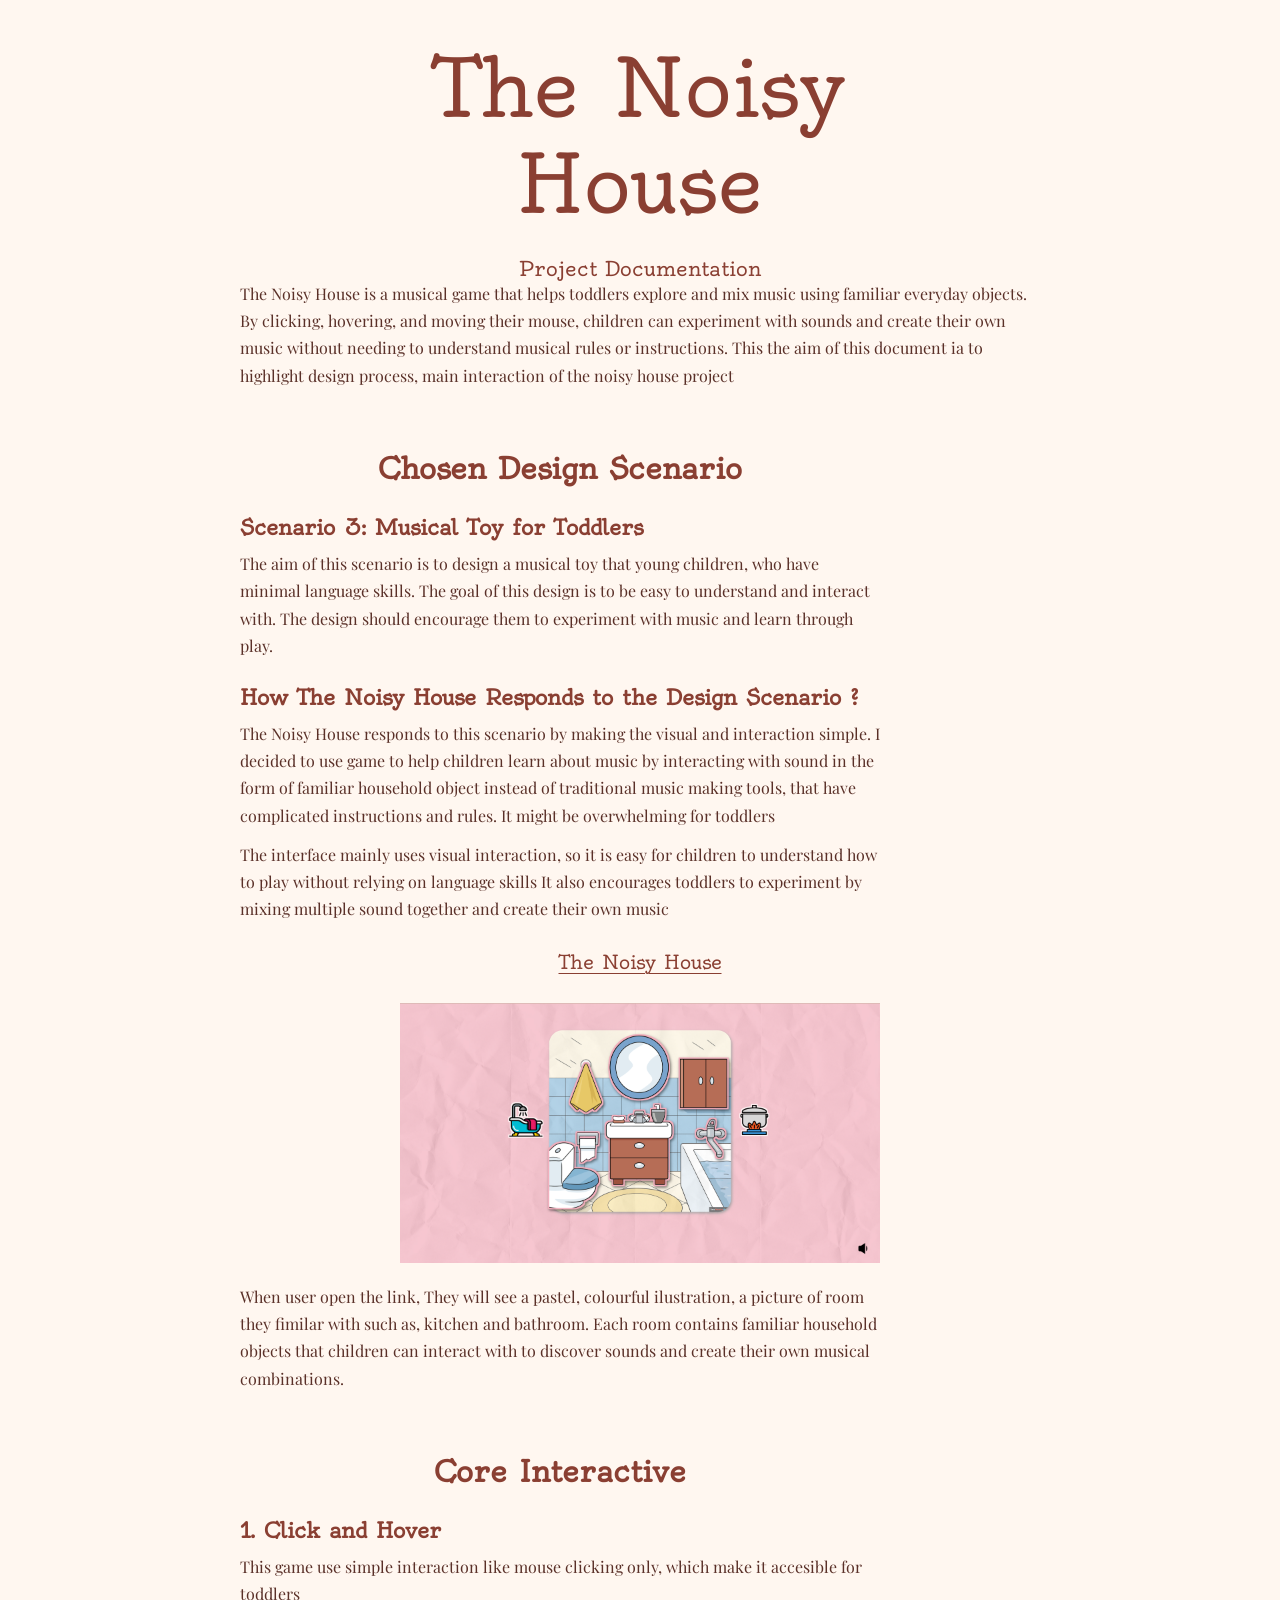
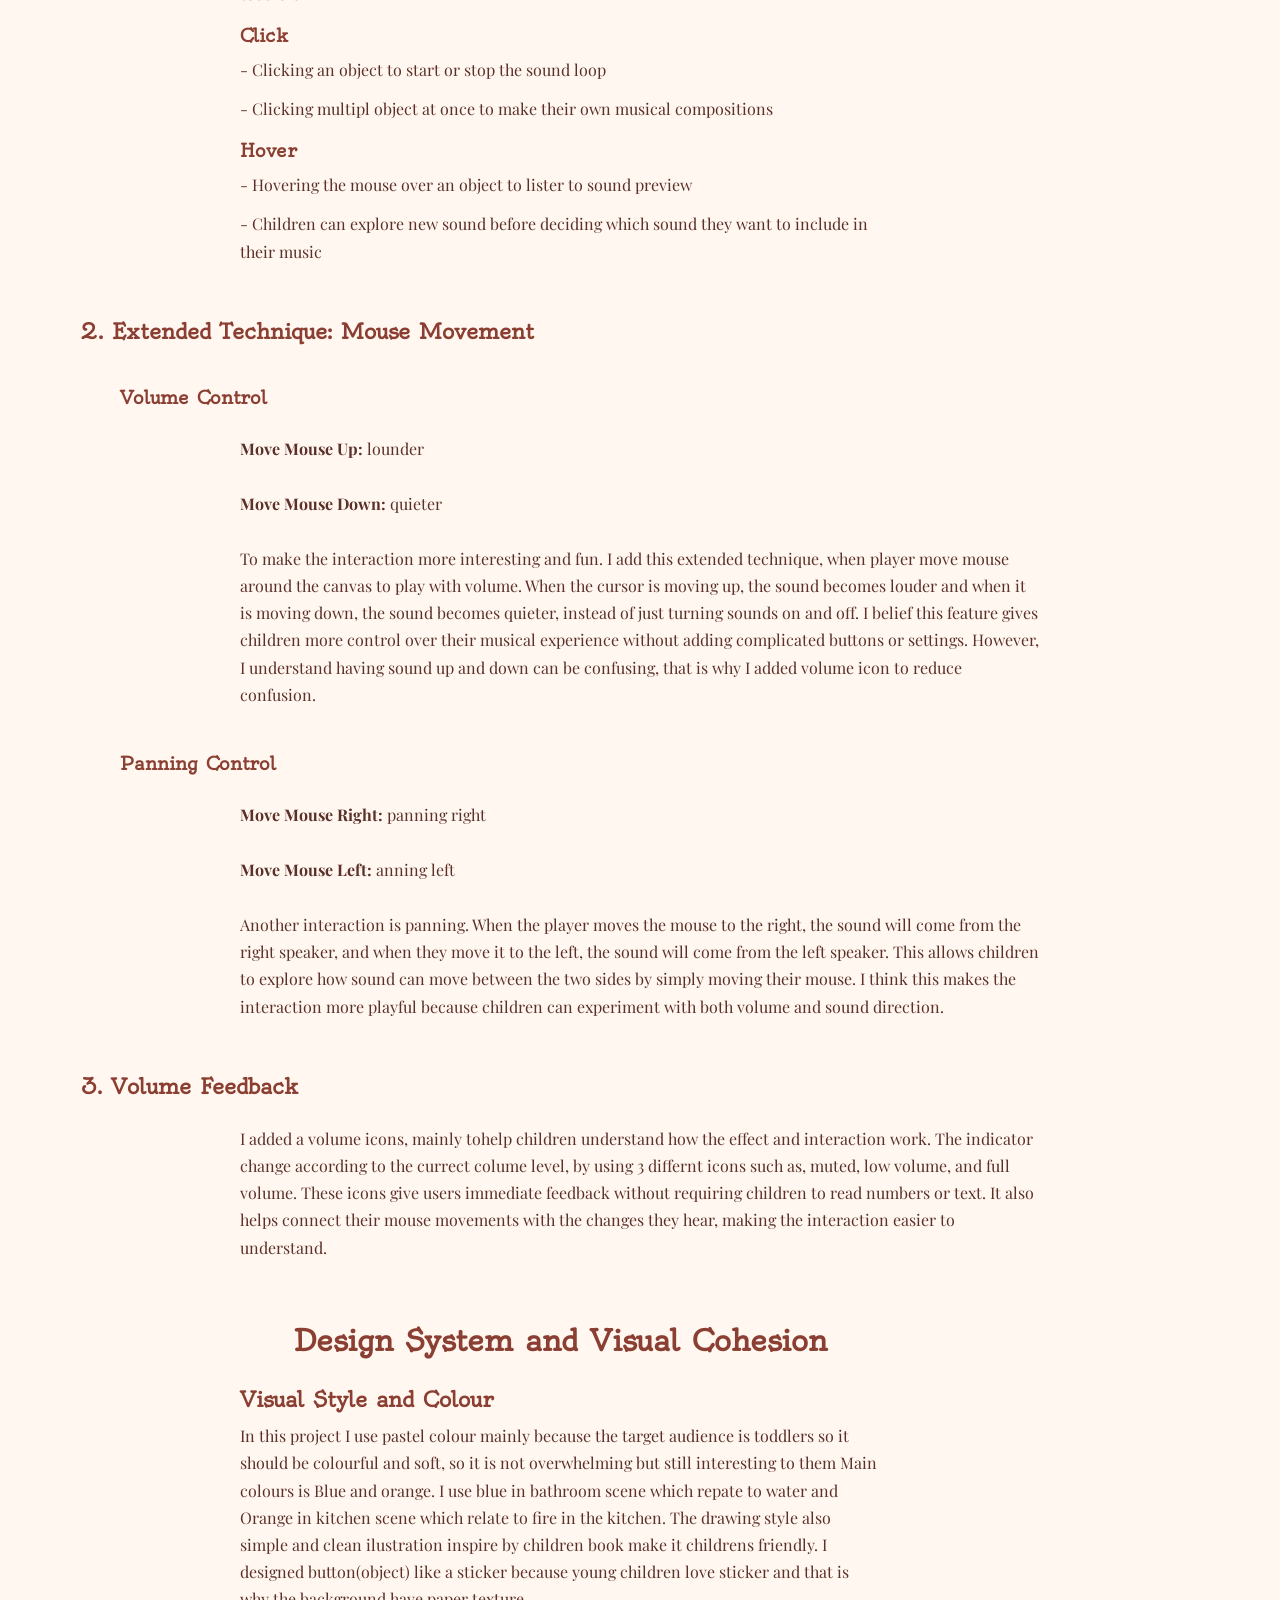
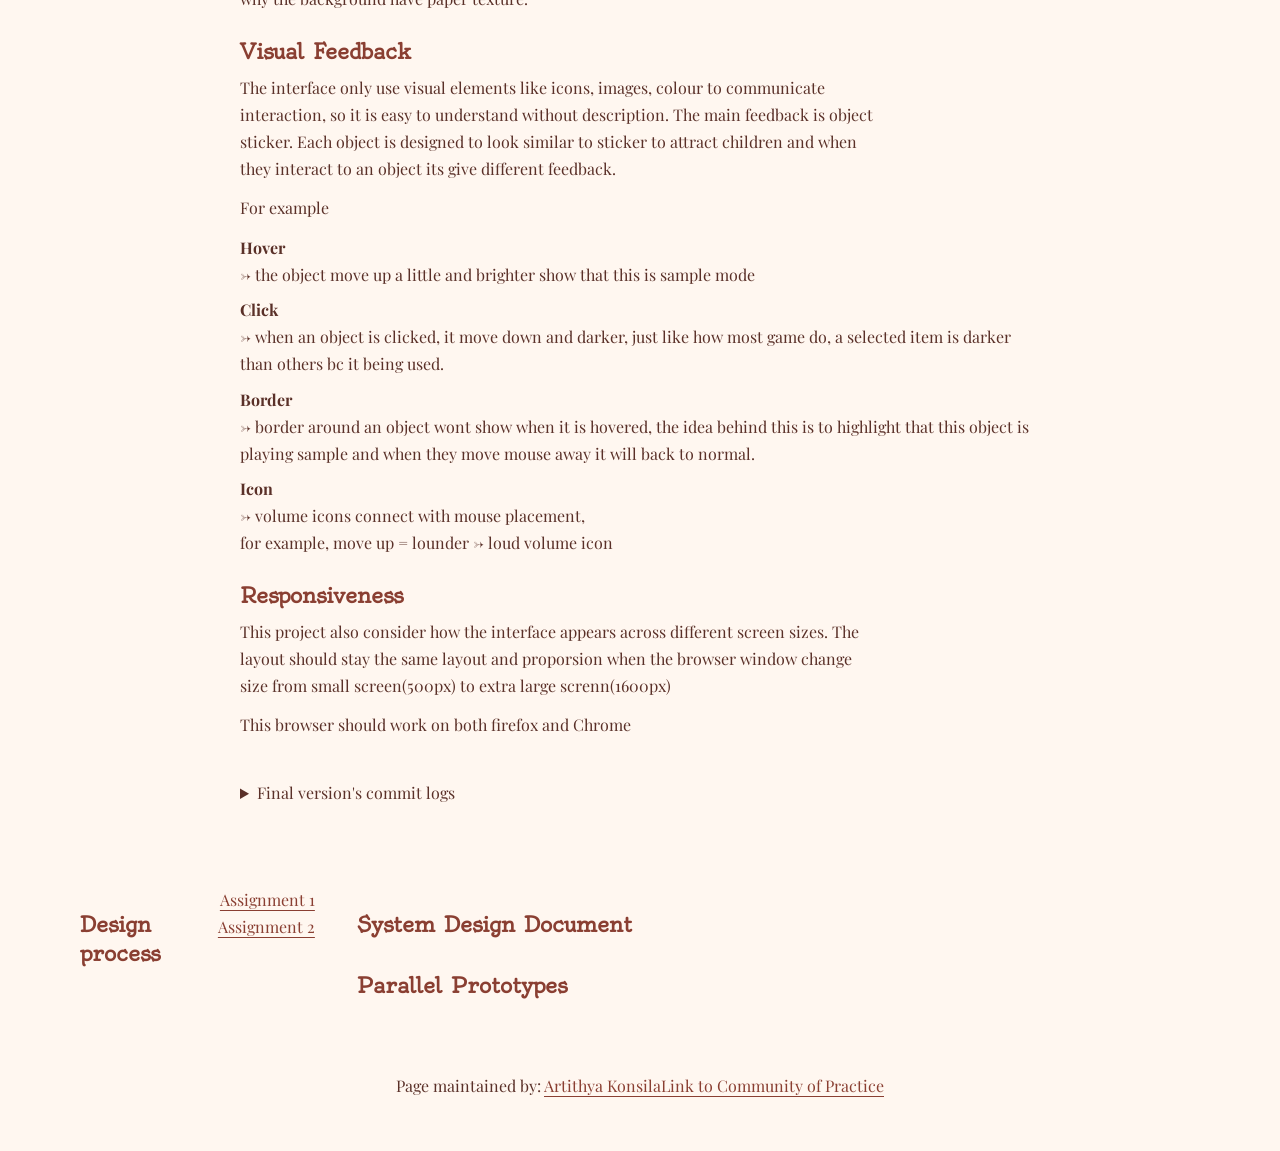
==== Assignment1/index.html @ ce033953 "Update index.html" ====
<!doctype html>
<html lang="en">
    <!--- https://akxpch.github.io/specialisationWorkIndex/index.html - link to this page-->
<head>
    <meta charset="UTF-8">
    <meta name="viewport"
          content="width=device-width, user-scalable=no, initial-scale=1.0, maximum-scale=1.0, minimum-scale=1.0">
    <meta http-equiv="X-UA-Compatible" content="ie=edge">
    <link rel="stylesheet" href="style.css">

<!-- !!!!! -->
<!--    change this to refer to your specific page  -->
    <title>Ice's Work Index</title>

<!-- !!!!! -->
<!--  change this to your preferred icon  -->
    <!-- favicon was sourced from favicon.io but the original graphics are copyright 2020 Twitter, Inc
    and other contributors -->
    <!-- They are licensed under CC-BY 4.0 as linked below -->
    <!-- https://creativecommons.org/licenses/by/4.0/ -->
    <link rel="icon" type="image/png" href="./assets/icons/favicon.png">
    <link href="https://fonts.googleapis.com/css2?family=Edu+VIC+WA+NT+Hand:wght@400..700&family=Indie+Flower&family=Merriweather:ital,opsz,wght@0,18..144,300..900;1,18..144,300..900&family=Oldenburg&family=Playfair+Display:wght@400..900&family=Roboto+Condensed:ital@0;1&family=Roboto+Slab:wght@600&family=Rye&family=Short+Stack&family=Stardos+Stencil:wght@400;700&display=swap" rel="stylesheet">

    <link rel="stylesheet" href="reset.css">
    <link rel="stylesheet" href="style.css">
</head>
<body>

    <header>
<!-- !!!!! -->
<!--    change this to your preferred online name  -->
        <h1 class="websiteName">The Noisy House </h1>
        <h3 id="sub-title">Project Documentation</h1>
    </header>

    <p>The Noisy House is a musical game that helps toddlers explore and mix music using
         familiar everyday objects. By clicking, hovering, and moving their mouse, 
         children can experiment with sounds and create their own music without needing 
         to understand musical rules or instructions. This the aim of this document ia to highlight design process, main interaction of the noisy house project</p>

    <div id="topic-2">

    <h2>Chosen Design Scenario</h2>
    <h3>Scenario 3: Musical Toy for Toddlers </h3>
    <p>The aim of this scenario is to design a musical toy that young children, who have minimal language
         skills. The goal of this design is to be easy to understand and interact with. The design should 
         encourage them to experiment with music and learn through play. </p>

    <h3>How The Noisy House Responds to the Design Scenario ?</h3>
    <p>The Noisy House responds to this scenario by making the visual and interaction simple.
         I decided to use game to help children learn about music by interacting with sound in the form 
         of familiar household object instead of traditional music making tools, that have complicated
          instructions and rules. It might be overwhelming for toddlers </p>

    <p>The interface mainly uses visual interaction,
        so it is easy for children to understand how to play without relying on language skills
         It also encourages toddlers to experiment by mixing multiple sound together and create 
         their own music </p>
    
    <a id="game-link" href="https://akxpch.github.io/specialisationWorkIndex/Assignment2/"> The Noisy House </a>
    <img src="assets/img/home.png" alt="home pic">
    <p>When user open the link, They will see a pastel, colourful ilustration, a picture of room they fimilar with such as, kitchen and bathroom.
        Each room contains familiar household objects that children can interact with to discover sounds and create their own musical combinations. </p>
    </div>

    <div id="topic-3">

    <h2>Core Interactive</h2>
    <h3>1. Click and Hover</h3>
        <p>This game use simple interaction like mouse clicking only, which make it accesible for toddlers </p>

    <h4>Click</h4> 
        <p>- Clicking an object to start or stop the sound loop </p>
        <p>- Clicking multipl object at once to make their own musical compositions </p>
    <h4>Hover</h4>
        <p>- Hovering the mouse over an object to lister to sound preview </p>
        <p>- Children can explore new sound before deciding which sound they want to include in their music</p>
    </div>

    <h3>2. Extended Technique: Mouse Movement</h3>
    <h4 style="margin-left: 40px;">Volume Control</h4>
        <p><strong>Move Mouse Up:</strong>   lounder</p>
        <p><strong>Move Mouse Down:</strong> quieter</p>

        <p>To make the interaction more interesting and fun. I add this extended technique, when player move mouse around the canvas 
            to play with volume. When the cursor is moving up, the sound becomes louder and when it is moving down,
             the sound becomes quieter, instead of just turning sounds on and off. I belief this feature  gives children more control over their musical experience without adding complicated buttons or settings. 
            However, I understand having sound up and down can be confusing, that is why I added volume icon to reduce confusion.
        </p>
        <h4 style="margin-left: 40px;">Panning Control</h4>

        <p><strong>Move Mouse Right:</strong>   panning right</p>
        <p><strong>Move Mouse Left:</strong> anning left</p>
        <p>Another interaction is panning. When the player moves the mouse to the right,
            the sound will come from the right speaker, and when they move it to the left,
            the sound will come from the left speaker. This allows children to explore
            how sound can move between the two sides by simply moving their mouse.
            I think this makes the interaction more playful because children can
            experiment with both volume and sound direction. </p>

    <h3>3. Volume Feedback</h3>
    <p>I added a volume icons, mainly tohelp children understand how the effect and interaction work.
         The indicator change according to the currect colume level, by using 3 differnt icons such as, muted,
          low volume, and full volume. These icons give users immediate feedback without requiring children to read numbers or text. 
          It also helps connect their mouse movements with the changes they hear, making the interaction easier to understand. </p>


    <div id="topic-4">

    <h2>Design System and Visual Cohesion</h2>
    <h3>Visual Style and Colour</h3>
    <p>In this project I use pastel colour mainly because the target audience is toddlers so it should be colourful and soft, so it is not overwhelming but still interesting to them
        Main colours is Blue and orange. I use blue in bathroom scene which repate to water and Orange in kitchen scene which relate to fire in the kitchen.
        The drawing style also simple and clean ilustration inspire by children book make it childrens friendly. I designed button(object) like a sticker because young children love sticker and that is why the background have paper texture.
    </p>
    <h3>Visual Feedback</h3>
    <p>The interface only use visual elements like icons, images, colour to communicate interaction, so it is easy to understand without description.
        The main feedback is object sticker. Each object is designed to look similar to sticker to attract children and when they interact to an object its give different feedback.
    </p>

    <p>For example</p>
        <p class="pBold">Hover</p> -> the object move up a little and brighter show that this is sample mode</li>
        <p class="pBold">Click</p> -> when an object is clicked, it move down and darker, just like how most game do, a selected item is darker than others bc it being used. 
        <p class="pBold">Border</p> -> border around an object wont show when it is hovered, the idea behind this is to highlight that this object is playing sample and when they move mouse away it will back to normal. 
        <p class="pBold">Icon </p>-> volume icons connect with mouse placement, 
            <p>for example, move up = lounder -> loud volume icon </p>
        <h3>Responsiveness</h3>
        <p>This project also consider how the interface appears across different screen sizes. The layout should stay the same layout and proporsion  when the browser window change size from small screen(500px) to extra large screnn(1600px)
        </p>
        <p>This browser should work on both firefox and Chrome</p>
        
    
    <h3></h3>

    </div>


        


   <div id="topic-6">
        <details>
            <summary>Final version's commit logs</summary>

            <table>

    <thead><tr>

        <th>Author</th>
        <th>Date</th>
        <th>Subject</th>
        <th>Body</th>

    </tr></thead>

    <tbody>

      <tr>

        <td>hase</td>
        <td>Fri Jun 5 09:14:59 2026 +1000</td>
        <td>init</td>
        <td>set up and linked basic files</td>

      </tr>

      <tr>

        <td>hase</td>
        <td>Fri Jun 5 11:10:13 2026 +1000</td>
        <td>responsiveness</td>
        <td>added in grid template for the four areas to shift based on screen width</td>

      </tr>

      <tr>

        <td>hase</td>
        <td>Fri Jun 5 12:03:25 2026 +1000</td>
        <td>more responsiveq</td>
        <td>fixed grid issues of overflow. added a max width to text</td>

      </tr>

      <tr>

        <td>hase</td>
        <td>Fri Jun 5 13:00:32 2026 +1000</td>
        <td>moved to flex in flex</td>
        <td>grid wasn't quite cutting it so i moved to a nested flex situation for the main section. now hopefully should all work as intended</td>

      </tr>

      <tr>

        <td>Patrick McMahon</td>
        <td>Thu Jul 16 10:45:35 2026 +1000</td>
        <td>change favicon and remove unnecessary sections</td>
        <td></td>

      </tr>

      <tr>

        <td>Patrick McMahon</td>
        <td>Thu Jul 16 11:20:02 2026 +1000</td>
        <td>fixed assignment links</td>
        <td>removed id refs so we can add pages</td>

      </tr>

      <tr>

        <td>Ice</td>
        <td>Thu Jul 23 12:12:07 2026 +1000</td>
        <td>first change</td>
        <td>We change out the detail to our own and change icon to our own as well</td>

      </tr>

      <tr>

        <td>Ice</td>
        <td>Thu Jul 30 10:48:31 2026 +1000</td>
        <td>init Assignment</td>
        <td>create assignment 1 file and link</td>

      </tr>

      <tr>

        <td>Ice</td>
        <td>Thu Jul 30 10:52:57 2026 +1000</td>
        <td>Add heading and link</td>
        <td>I add heading and create sections</td>

      </tr>

      <tr>

        <td>Ice</td>
        <td>Thu Jul 30 10:56:22 2026 +1000</td>
        <td>crete section and fix mistake</td>
        <td></td>

      </tr>

      <tr>

        <td>Ice</td>
        <td>Thu Jul 30 11:01:53 2026 +1000</td>
        <td>fix issue</td>
        <td></td>

      </tr>

      <tr>

        <td>Ice</td>
        <td>Thu Jul 30 11:04:11 2026 +1000</td>
        <td>fix</td>
        <td></td>

      </tr>

      <tr>

        <td>Ice</td>
        <td>Thu Jul 30 11:08:00 2026 +1000</td>
        <td>Change page name</td>
        <td>fix the name from "assignment2" to "system Design Document"</td>

      </tr>

      <tr>

        <td>Ice</td>
        <td>Thu Jul 30 11:11:00 2026 +1000</td>
        <td>Name changing</td>
        <td></td>

      </tr>

      <tr>

        <td>Ice</td>
        <td>Thu Aug 6 11:21:37 2026 +1000</td>
        <td>comment</td>
        <td>add link to live page</td>

      </tr>

      <tr>

        <td>Ice</td>
        <td>Thu Aug 6 11:46:13 2026 +1000</td>
        <td>Adding Structure and style</td>
        <td>planning layout for the document and adding style</td>

      </tr>

      <tr>

        <td>Ice</td>
        <td>Fri Aug 7 17:30:27 2026 +1000</td>
        <td>Adding link</td>
        <td>Add link to miroboard</td>

      </tr>

      <tr>

        <td>2. fill up the dummy text with my writing.</td>
        <td>undefined</td>
        <td>undefined</td>
        <td>undefined</td>

      </tr>

      <tr>

        <td>Ice</td>
        <td>Wed Aug 12 16:01:23 2026 +1000</td>
        <td>Replace random text to with written analysis</td>
        <td>1. change the name of assignment 1 and 2 in home page</td>

      </tr>

      <tr>

        <td>Ice</td>
        <td>Wed Aug 12 17:21:43 2026 +1000</td>
        <td>Add table to Project framing part</td>
        <td>create table and add more information in part 1</td>

      </tr>

      <tr>

        <td>Ice</td>
        <td>Wed Aug 12 17:26:36 2026 +1000</td>
        <td>Add website name</td>
        <td>Add website name and delete repeat heading</td>

      </tr>

      <tr>

        <td>Ice</td>
        <td>Thu Aug 13 03:00:59 2026 +1000</td>
        <td>chane table color and replace dummy text</td>
        <td>changing table style and replace dummy text with real writing</td>

      </tr>

      <tr>

        <td>Ice</td>
        <td>Thu Aug 13 04:15:41 2026 +1000</td>
        <td>adding picture</td>
        <td>Add picture to the page</td>

      </tr>

      <tr>

        <td>Ice</td>
        <td>Thu Aug 13 04:48:58 2026 +1000</td>
        <td>Change front</td>
        <td></td>

      </tr>

      <tr>

        <td>Ice</td>
        <td>Thu Aug 13 13:08:53 2026 +1000</td>
        <td>styling - organize size and front</td>
        <td></td>

      </tr>

      <tr>

        <td>Ice</td>
        <td>Thu Aug 13 14:05:45 2026 +1000</td>
        <td>front and color adjustment</td>
        <td></td>

      </tr>

      <tr>

        <td>Ice</td>
        <td>Thu Aug 13 14:30:08 2026 +1000</td>
        <td>structure text and picture</td>
        <td>adjust text and image to br in the middle</td>

      </tr>

      <tr>

        <td>Ice</td>
        <td>Fri Aug 14 14:31:56 2026 +1000</td>
        <td>Add reference and Figure description</td>
        <td></td>

      </tr>

      <tr>

        <td>Ice</td>
        <td>Fri Aug 14 15:36:41 2026 +1000</td>
        <td>word checking</td>
        <td></td>

      </tr>

      <tr>

        <td>Ice</td>
        <td>Mon Aug 17 20:46:25 2026 +1000</td>
        <td>center picture</td>
        <td></td>

      </tr>

      <tr>

        <td>Ice</td>
        <td>Wed Sep 16 22:05:32 2026 +1000</td>
        <td>readjust file</td>
        <td></td>

      </tr>

      <tr>

        <td>Ice</td>
        <td>Wed Sep 16 22:08:39 2026 +1000</td>
        <td>Add files</td>
        <td> audio and assets</td>

      </tr>

      <tr>

        <td>Ice</td>
        <td>Thu Sep 17 02:44:17 2026 +1000</td>
        <td>create button to switch between 2 environment</td>
        <td>bathroom and kitchen</td>

      </tr>

      <tr>

        <td>Ice</td>
        <td>Thu Sep 17 03:22:52 2026 +1000</td>
        <td>Add buttons</td>
        <td></td>

      </tr>

      <tr>

        <td>Ice</td>
        <td>Thu Sep 17 04:44:26 2026 +1000</td>
        <td> positioned stickers and add audio</td>
        <td>position each sticker in place on top of background and add audio</td>

      </tr>

      <tr>

        <td>click = add/remove to remix</td>
        <td>undefined</td>
        <td>undefined</td>
        <td>undefined</td>

      </tr>

      <tr>

        <td>mouse leave = stop play sample</td>
        <td>undefined</td>
        <td>undefined</td>
        <td>undefined</td>

      </tr>

      <tr>

        <td>Ice</td>
        <td>Thu Sep 17 06:43:41 2026 +1000</td>
        <td>Add sticker behevior</td>
        <td>mouse enter = play sample</td>

      </tr>

      <tr>

        <td>Ice</td>
        <td>Mon Sep 28 21:43:17 2026 +1000</td>
        <td>arrange files</td>
        <td></td>

      </tr>

      <tr>

        <td>Ice</td>
        <td>Tue Sep 29 04:11:38 2026 +1000</td>
        <td>Reorganize file and add extended technique</td>
        <td></td>

      </tr>

      <tr>

        <td>Ice</td>
        <td>Tue Sep 29 04:15:19 2026 +1000</td>
        <td>connect A2 to home page</td>
        <td></td>

      </tr>

      <tr>

        <td>Ice</td>
        <td>Tue Sep 29 04:48:55 2026 +1000</td>
        <td>save</td>
        <td></td>

      </tr>

      <tr>

        <td>Ice</td>
        <td>Tue Sep 29 06:08:06 2026 +1000</td>
        <td>update</td>
        <td>update</td>

      </tr>

      <tr>

        <td>Ice</td>
        <td>Tue Sep 29 07:41:25 2026 +1000</td>
        <td>Edit Sticker appearance for prototype2</td>
        <td></td>

      </tr>

      <tr>

        <td>Ice</td>
        <td>Tue Sep 29 08:59:48 2026 +1000</td>
        <td>update document draft</td>
        <td></td>

      </tr>

      <tr>

        <td>Ice</td>
        <td>Tue Sep 29 09:01:13 2026 +1000</td>
        <td>update doc</td>
        <td></td>

      </tr>

      <tr>

        <td>Ice</td>
        <td>Tue Sep 29 09:02:30 2026 +1000</td>
        <td>update prototype 1</td>
        <td></td>

      </tr>

      <tr>

        <td>Ice</td>
        <td>Tue Sep 29 09:37:19 2026 +1000</td>
        <td>Add border to prototype 3</td>
        <td></td>

      </tr>

      <tr>

        <td>Ice</td>
        <td>Tue Sep 29 09:45:32 2026 +1000</td>
        <td>Update Assignment2.html</td>
        <td>add link to prototype 3</td>

      </tr>

      <tr>

        <td>Ice</td>
        <td>Wed Sep 30 11:33:01 2026 +1000</td>
        <td>style and link to A2</td>
        <td></td>

      </tr>

      <tr>

        <td>Ice</td>
        <td>Wed Sep 30 13:14:51 2026 +1000</td>
        <td>prototype 4</td>
        <td></td>

      </tr>

      <tr>

        <td>Ice</td>
        <td>Wed Sep 30 14:18:23 2026 +1000</td>
        <td>Add link to prototype 4 in the document</td>
        <td></td>

      </tr>

      <tr>

        <td>Ice</td>
        <td>Wed Sep 30 15:45:25 2026 +1000</td>
        <td>prototype 5</td>
        <td></td>

      </tr>

      <tr>

        <td>Ice</td>
        <td>Wed Sep 30 15:59:54 2026 +1000</td>
        <td>update prototype 5</td>
        <td></td>

      </tr>

      <tr>

        <td>Ice</td>
        <td>Wed Sep 30 16:47:12 2026 +1000</td>
        <td>prototype6</td>
        <td></td>

      </tr>

      <tr>

        <td>Ice</td>
        <td>Wed Sep 30 16:51:43 2026 +1000</td>
        <td>update prototype 6</td>
        <td></td>

      </tr>

      <tr>

        <td>Ice</td>
        <td>Wed Sep 30 19:44:03 2026 +1000</td>
        <td>Layout adjustment</td>
        <td></td>

      </tr>

      <tr>

        <td>Ice</td>
        <td>Wed Sep 30 20:16:24 2026 +1000</td>
        <td>font and layout update</td>
        <td></td>

      </tr>

      <tr>

        <td>Ice</td>
        <td>Wed Sep 30 21:39:23 2026 +1000</td>
        <td>Update document</td>
        <td>finish writing part</td>

      </tr>

      <tr>

        <td>Ice</td>
        <td>Thu Oct 1 11:23:31 2026 +1000</td>
        <td>peer feedback</td>
        <td></td>

      </tr>

      <tr>

        <td>Ice</td>
        <td>Thu Oct 1 12:35:59 2026 +1000</td>
        <td>feedback</td>
        <td></td>

      </tr>

      <tr>

        <td>Ice</td>
        <td>Thu Oct 1 12:40:40 2026 +1000</td>
        <td>commit_history_p1</td>
        <td>commit</td>

      </tr>

      <tr>

        <td>Ice</td>
        <td>Thu Oct 1 12:42:21 2026 +1000</td>
        <td>git commit p2</td>
        <td></td>

      </tr>

      <tr>

        <td>Ice</td>
        <td>Thu Oct 1 12:50:47 2026 +1000</td>
        <td>git commit</td>
        <td></td>

      </tr>

      <tr>

        <td>Ice</td>
        <td>Thu Oct 1 12:56:40 2026 +1000</td>
        <td>git commit</td>
        <td></td>

      </tr>

      <tr>

        <td>Ice</td>
        <td>Thu Oct 1 13:12:23 2026 +1000</td>
        <td>commit</td>
        <td></td>

      </tr>

      <tr>

        <td>Ice</td>
        <td>Thu Oct 1 13:24:26 2026 +1000</td>
        <td>git commit complete</td>
        <td></td>

      </tr>

      <tr>

        <td>Ice</td>
        <td>Thu Oct 1 13:30:31 2026 +1000</td>
        <td>feedback result</td>
        <td></td>

      </tr>

      <tr>

        <td>Ice</td>
        <td>Thu Oct 1 14:00:16 2026 +1000</td>
        <td>Audio reference</td>
        <td></td>

      </tr>

      <tr>

        <td>Ice</td>
        <td>Thu Oct 8 02:44:21 2026 +1100</td>
        <td>scene 1  - brushing teeth</td>
        <td></td>

      </tr>

      <tr>

        <td>Ice</td>
        <td>Thu Oct 8 10:06:02 2026 +1100</td>
        <td>Update .DS_Store</td>
        <td></td>

      </tr>

      <tr>

        <td>Ice</td>
        <td>Tue Sep 29 07:41:25 2026 +1000</td>
        <td>Edit Sticker appearance for prototype2</td>
        <td></td>

      </tr>

      <tr>

        <td>Ice</td>
        <td>Thu Oct 8 10:19:09 2026 +1100</td>
        <td>Merge branch 'buttonPrototype-3'</td>
        <td></td>

      </tr>

      <tr>

        <td>Ice</td>
        <td>Thu Oct 8 10:25:52 2026 +1100</td>
        <td>Merge branch 'stickerPrototype-1' into stickerPrototype-2</td>
        <td></td>

      </tr>

      <tr>

        <td>Ice</td>
        <td>Thu Oct 8 10:32:53 2026 +1100</td>
        <td>fix merging issuw - adding filter grey</td>
        <td></td>

      </tr>

      <tr>

        <td>Ice</td>
        <td>Thu Oct 8 10:35:51 2026 +1100</td>
        <td>Merge branch 'buttonPrototype-2'</td>
        <td></td>

      </tr>

      <tr>

        <td>Ice</td>
        <td>Thu Oct 8 10:37:01 2026 +1100</td>
        <td>Merge branch 'stickerPrototype-2'</td>
        <td></td>

      </tr>

      <tr>

        <td>Ice</td>
        <td>Thu Oct 8 10:57:49 2026 +1100</td>
        <td>style update</td>
        <td></td>

      </tr>

      <tr>

        <td>Ice</td>
        <td>Thu Oct 8 10:58:31 2026 +1100</td>
        <td>Revert "style update"</td>
        <td>This reverts commit 7db91c0e0a10b4d05183babdd28ad588fc54453e.</td>

      </tr>

      <tr>

        <td>Ice</td>
        <td>Thu Oct 8 10:58:39 2026 +1100</td>
        <td>Reapply "style update"</td>
        <td>This reverts commit ded3a3da8211161789c8a8132e295ffa7ad73bde.</td>

      </tr>

      <tr>

        <td>Ice</td>
        <td>Thu Oct 8 10:58:53 2026 +1100</td>
        <td>Revert "style update"</td>
        <td>This reverts commit 7db91c0e0a10b4d05183babdd28ad588fc54453e.</td>

      </tr>

      <tr>

        <td>changes made to 1ba73da17d19bafa6d37d5e41f8b403d80d19828.</td>
        <td>undefined</td>
        <td>undefined</td>
        <td>undefined</td>

      </tr>

      <tr>

        <td>Ice</td>
        <td>Thu Oct 8 10:59:01 2026 +1100</td>
        <td>Revert "Merge branch 'stickerPrototype-2'"</td>
        <td>This reverts commit bc3ab834bef4f778d9d9b6010335370d8be4cfc6,  reversing</td>

      </tr>

      <tr>

        <td>changes made to af036a8ecfde8cec67d18113f863ea42729fb277.</td>
        <td>undefined</td>
        <td>undefined</td>
        <td>undefined</td>

      </tr>

      <tr>

        <td>Ice</td>
        <td>Thu Oct 8 10:59:10 2026 +1100</td>
        <td>Revert "Merge branch 'buttonPrototype-2'"</td>
        <td>This reverts commit 1ba73da17d19bafa6d37d5e41f8b403d80d19828,  reversing</td>

      </tr>

      <tr>

        <td>Ice</td>
        <td>Thu Oct 8 11:03:31 2026 +1100</td>
        <td>css update</td>
        <td></td>

      </tr>

      <tr>

        <td>Ice</td>
        <td>Thu Oct 8 11:04:05 2026 +1100</td>
        <td>js update</td>
        <td></td>

      </tr>

      <tr>

        <td>Ice</td>
        <td>Thu Oct 8 11:07:26 2026 +1100</td>
        <td>main update</td>
        <td></td>

      </tr>

      <tr>

        <td>Ice</td>
        <td>Thu Oct 8 11:11:21 2026 +1100</td>
        <td>adjust position</td>
        <td></td>

      </tr>

      <tr>

        <td>Ice</td>
        <td>Fri Oct 9 20:01:49 2026 +1100</td>
        <td>bg change when change scene</td>
        <td></td>

      </tr>

      <tr>

        <td>change scene change buttons ratio</td>
        <td>undefined</td>
        <td>undefined</td>
        <td>undefined</td>

      </tr>

      <tr>

        <td>Ice</td>
        <td>Thu Oct 12 04:47:04 2026 +1100</td>
        <td>Fix - resizing</td>
        <td>change px to percentage</td>

      </tr>

      <tr>

        <td>Ice</td>
        <td>Thu Oct 15 11:58:32 2026 +1100</td>
        <td>Readjust code</td>
        <td>make it easier to read</td>

      </tr>

      <tr>

        <td>Ice</td>
        <td>Thu Oct 22 05:47:12 2026 +1100</td>
        <td>Add sound icon </td>

      </tr>

    </tbody>

</table>
        </details>
    </div>

  <footer>
    
  </footer>


    
</body>
</html>



    


<!-- ----------------------------------------------------------------------------------------------------------------------------- -->
    <div class="mainNavContainer">

    <h3>Design process</h3>

        <nav>
            <a href="./Assignment1.html">Assignment 1</a>
            <a href="https://akxpch.github.io/specialisationWorkIndex/Assignment2/Assignment2.html">Assignment 2</a>
        </nav>

        <main>
            <section>
                <h3>System Design Document</h3>
            </section>
            <section>
                <h3>Parallel Prototypes</h3>
            </section>
        </main>

        <!-- this is an empty element which helps with spacing -->
        <aside></aside>

    </div>

    <footer>
        <p>
<!-- !!!!! -->
<!--    change this to your preferred online name and update link to refer to your github page  -->
            Page maintained by:
            <a href="https://github.com/AkXpch" target="_blank">
                <!-- "target="_blank" = when user click the link it is not update in same page but create new tab instead"-->
            Artithya Konsila
            </a>
        </p>
        <p>
            <a href="https://au.miro.com/app/board/u3jVOf5Gcpo=/" target="_blank">
             Link to Community of Practice
            </a>
        </p>
    </footer>
</body>
</html>
---- Assignment1/style.css ----
/* FONTS */
@import url('https://fonts.googleapis.com/css2?family=Oldenburg&family=Playfair+Display&display=swap');


:root {
    --colour-text: #5A3028;
    --colour-bg: #FFF7F0;
    --colour-heading: #8A3F32;
    --colour-table: #F5DFD5;
    --colour-border: #D6B5A5;
    --colour-accent: #E9A6A6;
}


/* page style*/

* {
    box-sizing: border-box;
}

body {
    background-color: var(--colour-bg);
    color: var(--colour-text);

    font-family: "Playfair Display", serif;
    font-size: 16px;
    line-height: 1.7;

    width: 100%;
    max-width: 1200px;
    margin: 0 auto;
    padding: 40px;

    display: flex;
    flex-direction: column;
    gap: 1rem;
}

strong{
     font-family: "Playfair Display", serif;

}

h1,
h2,
h3,
h4 {
    font-family: "Oldenburg", serif;
    color: var(--colour-heading);
    line-height: 1.4;
}

h1 {
    text-align: center;
    font-size: 2.5rem;
    font-weight: 400;

    margin-top: 0;
    margin-bottom: 10px;
}

h2 {
    text-align: center;
    font-size: 1.8rem;

    margin-top: 2rem;
    margin-bottom: 1rem;
}

h3 {
    font-size: 1.3rem;

    margin-left: 0;
    margin-top: 1.5rem;
    margin-bottom: 0.5rem;
}

h4 {
    font-size: 1.1rem;

    margin-left: 0;
    margin-top: 1rem;
    margin-bottom: 0.5rem;
}


/* MAIN WEBSITE TITLE */

.websiteName {
    font-family: "Oldenburg", serif;
    font-size: clamp(2.5rem, 7vw, 5rem);
    font-weight: 400;
    line-height: 1.2;
    text-align: center;

    margin-bottom: 0;

    color: var(--colour-heading);
}

.pBold{
    font-family: "Playfair Display", serif;
    font-weight: 700;
    margin-top: 1%;
    margin-bottom: 0%;

}

.headColor {
    color: var(--colour-heading);
}


.headingSpace {
    text-indent: 0;
}




p {
    margin-left: 0;
    margin-top: 0;
    margin-bottom: 12px;
}

a {
    color: var(--colour-heading);
    text-decoration-thickness: 1px;
    text-underline-offset: 4px;
}

a:hover {
    color: #B05B52;
}



header {
    display: flex;
    justify-content: center;
    align-items: center;

    margin-bottom: 2rem;
}



.mainNavContainer {
    flex: 1;

    display: flex;
    justify-content: center;
    gap: 1rem;
}

nav {
    display: flex;
    flex-direction: column;
    align-items: flex-end;

    min-width: fit-content;
    flex: 1;
}


/* main content */

main {
    display: flex;
    flex-direction: column;
    align-items: center;
    width: 100%;
}

main section {
    width: 100%;
    max-width: 800px;
    margin-left: auto;
    margin-right: auto;
}






img {
    display: block;

    max-width: 100%;
    width: 60%;
    height: auto;

    margin: 20px auto;
}


/* table */

table {
    font-family: "Playfair Display", serif;
    font-size: 0.95rem;

    border-collapse: collapse;
    width: 100%;

    margin-top: 1rem;
    margin-bottom: 1.5rem;
}

td,
th {
    border: 2px solid var(--colour-border);

    text-align: left;
    padding: 12px;
}

th {
    background-color: var(--colour-accent);
    color: var(--colour-text);
    font-weight: bold;
}

tr:nth-child(even) {
    background-color: var(--colour-table);
}




#game-link {
    display: block;

    text-align: center;

    font-family: "Oldenburg", serif;
    font-size: 1.2rem;
    font-weight: 400;

    margin: 1.5rem auto;
}




aside {
    visibility: hidden;
    flex: 1;
}



footer {
    display: flex;
    justify-content: center;

    margin-top: 3rem;
}





.prose > * + * {
    margin-block-start: var(--prose-flow, 1em);
}


/* heading*/

.AnalisisHeading {
    margin-top: 10px;
}


/* large screen */

@media (width > 1600px) {
    body {
        max-width: 1100px;
    }
}


/* table for small */

@media (width < 1200px) {
    body {
        padding: 32px;
    }

    header {
        margin-bottom: 2rem;
    }

    footer {
        margin-top: 2rem;
    }
}


/* Table */

@media (width < 840px) {
    body {
        padding: 24px;
    }

    header {
        margin-bottom: 1.5rem;
    }

    .mainNavContainer {
        flex-direction: column;
        justify-content: flex-start;
        align-items: center;
    }

    nav {
        flex: 0;
        width: 100%;
        max-width: 80ch;

        justify-content: space-between;
        flex-direction: row;
        align-items: center;
    }

    main {
        flex: 1;
    }

    main > section {
        max-width: 80ch;
    }

    aside {
        flex: 0;
    }

    footer {
        margin-top: 1rem;
    }

    .websiteName {
        font-size: clamp(2.5rem, 8vw, 4rem);
    }
}



@media (width < 600px) {
    body {
        padding: 16px;
        font-size: 15px;
    }

    h1 {
        font-size: 2rem;
    }

    h2 {
        font-size: 1.5rem;
    }

    h3 {
        font-size: 1.15rem;
    }

    .websiteName {
        font-size: 2.5rem;
    }

    header {
        margin-bottom: 1rem;
    }

    main > section {
        width: 100%;
    }

    img {
        width: 90%;
    }

    table {
        font-size: 0.85rem;
    }

    td,
    th {
        padding: 8px;
    }

    footer {
        margin-top: 1rem;
    }
}

/* Centre the entire documentation content */

body {
    width: 100%;
    max-width: 1200px;
    margin: 0 auto;
    padding: 40px;
}

/* Keep the title centred */

header {
    width: 100%;
    display: flex;
    justify-content: center;
}

.websiteName {
    width: 100%;
    text-align: center;
}

/* Centre the content sections */

body > p,
body > div[id^="topic-"] {
    width: 100%;
    max-width: 800px;
    margin-left: auto;
    margin-right: auto;
}

/*ChatGPT is used to help adjust the text to be in the center and readable*/

body > p,
body > div[id^="topic-"] p {
    text-align: left;
}

/* Centre section headings */

body > div[id^="topic-"] h2 {
    text-align: center;
}

/* Keep images centred */

body > div[id^="topic-"] img {
    display: block;
    margin-left: auto;
    margin-right: auto;
}

#sub-title{
    font-family: "Oldenburg", serif;
    color: var(--colour-heading);
    text-align: center;
    font-size: 20px;
    position: absolute;
    font-weight: 400;
    top: 28%;

    margin-top: 3px;
    margin-bottom: 10px;

}
---- Assignment1/style.css ----
/* FONTS */
@import url('https://fonts.googleapis.com/css2?family=Oldenburg&family=Playfair+Display&display=swap');


:root {
    --colour-text: #5A3028;
    --colour-bg: #FFF7F0;
    --colour-heading: #8A3F32;
    --colour-table: #F5DFD5;
    --colour-border: #D6B5A5;
    --colour-accent: #E9A6A6;
}


/* page style*/

* {
    box-sizing: border-box;
}

body {
    background-color: var(--colour-bg);
    color: var(--colour-text);

    font-family: "Playfair Display", serif;
    font-size: 16px;
    line-height: 1.7;

    width: 100%;
    max-width: 1200px;
    margin: 0 auto;
    padding: 40px;

    display: flex;
    flex-direction: column;
    gap: 1rem;
}

strong{
     font-family: "Playfair Display", serif;

}

h1,
h2,
h3,
h4 {
    font-family: "Oldenburg", serif;
    color: var(--colour-heading);
    line-height: 1.4;
}

h1 {
    text-align: center;
    font-size: 2.5rem;
    font-weight: 400;

    margin-top: 0;
    margin-bottom: 10px;
}

h2 {
    text-align: center;
    font-size: 1.8rem;

    margin-top: 2rem;
    margin-bottom: 1rem;
}

h3 {
    font-size: 1.3rem;

    margin-left: 0;
    margin-top: 1.5rem;
    margin-bottom: 0.5rem;
}

h4 {
    font-size: 1.1rem;

    margin-left: 0;
    margin-top: 1rem;
    margin-bottom: 0.5rem;
}


/* MAIN WEBSITE TITLE */

.websiteName {
    font-family: "Oldenburg", serif;
    font-size: clamp(2.5rem, 7vw, 5rem);
    font-weight: 400;
    line-height: 1.2;
    text-align: center;

    margin-bottom: 0;

    color: var(--colour-heading);
}

.pBold{
    font-family: "Playfair Display", serif;
    font-weight: 700;
    margin-top: 1%;
    margin-bottom: 0%;

}

.headColor {
    color: var(--colour-heading);
}


.headingSpace {
    text-indent: 0;
}




p {
    margin-left: 0;
    margin-top: 0;
    margin-bottom: 12px;
}

a {
    color: var(--colour-heading);
    text-decoration-thickness: 1px;
    text-underline-offset: 4px;
}

a:hover {
    color: #B05B52;
}



header {
    display: flex;
    justify-content: center;
    align-items: center;

    margin-bottom: 2rem;
}



.mainNavContainer {
    flex: 1;

    display: flex;
    justify-content: center;
    gap: 1rem;
}

nav {
    display: flex;
    flex-direction: column;
    align-items: flex-end;

    min-width: fit-content;
    flex: 1;
}


/* main content */

main {
    display: flex;
    flex-direction: column;
    align-items: center;
    width: 100%;
}

main section {
    width: 100%;
    max-width: 800px;
    margin-left: auto;
    margin-right: auto;
}






img {
    display: block;

    max-width: 100%;
    width: 60%;
    height: auto;

    margin: 20px auto;
}


/* table */

table {
    font-family: "Playfair Display", serif;
    font-size: 0.95rem;

    border-collapse: collapse;
    width: 100%;

    margin-top: 1rem;
    margin-bottom: 1.5rem;
}

td,
th {
    border: 2px solid var(--colour-border);

    text-align: left;
    padding: 12px;
}

th {
    background-color: var(--colour-accent);
    color: var(--colour-text);
    font-weight: bold;
}

tr:nth-child(even) {
    background-color: var(--colour-table);
}




#game-link {
    display: block;

    text-align: center;

    font-family: "Oldenburg", serif;
    font-size: 1.2rem;
    font-weight: 400;

    margin: 1.5rem auto;
}




aside {
    visibility: hidden;
    flex: 1;
}



footer {
    display: flex;
    justify-content: center;

    margin-top: 3rem;
}





.prose > * + * {
    margin-block-start: var(--prose-flow, 1em);
}


/* heading*/

.AnalisisHeading {
    margin-top: 10px;
}


/* large screen */

@media (width > 1600px) {
    body {
        max-width: 1100px;
    }
}


/* table for small */

@media (width < 1200px) {
    body {
        padding: 32px;
    }

    header {
        margin-bottom: 2rem;
    }

    footer {
        margin-top: 2rem;
    }
}


/* Table */

@media (width < 840px) {
    body {
        padding: 24px;
    }

    header {
        margin-bottom: 1.5rem;
    }

    .mainNavContainer {
        flex-direction: column;
        justify-content: flex-start;
        align-items: center;
    }

    nav {
        flex: 0;
        width: 100%;
        max-width: 80ch;

        justify-content: space-between;
        flex-direction: row;
        align-items: center;
    }

    main {
        flex: 1;
    }

    main > section {
        max-width: 80ch;
    }

    aside {
        flex: 0;
    }

    footer {
        margin-top: 1rem;
    }

    .websiteName {
        font-size: clamp(2.5rem, 8vw, 4rem);
    }
}



@media (width < 600px) {
    body {
        padding: 16px;
        font-size: 15px;
    }

    h1 {
        font-size: 2rem;
    }

    h2 {
        font-size: 1.5rem;
    }

    h3 {
        font-size: 1.15rem;
    }

    .websiteName {
        font-size: 2.5rem;
    }

    header {
        margin-bottom: 1rem;
    }

    main > section {
        width: 100%;
    }

    img {
        width: 90%;
    }

    table {
        font-size: 0.85rem;
    }

    td,
    th {
        padding: 8px;
    }

    footer {
        margin-top: 1rem;
    }
}

/* Centre the entire documentation content */

body {
    width: 100%;
    max-width: 1200px;
    margin: 0 auto;
    padding: 40px;
}

/* Keep the title centred */

header {
    width: 100%;
    display: flex;
    justify-content: center;
}

.websiteName {
    width: 100%;
    text-align: center;
}

/* Centre the content sections */

body > p,
body > div[id^="topic-"] {
    width: 100%;
    max-width: 800px;
    margin-left: auto;
    margin-right: auto;
}

/*ChatGPT is used to help adjust the text to be in the center and readable*/

body > p,
body > div[id^="topic-"] p {
    text-align: left;
}

/* Centre section headings */

body > div[id^="topic-"] h2 {
    text-align: center;
}

/* Keep images centred */

body > div[id^="topic-"] img {
    display: block;
    margin-left: auto;
    margin-right: auto;
}

#sub-title{
    font-family: "Oldenburg", serif;
    color: var(--colour-heading);
    text-align: center;
    font-size: 20px;
    position: absolute;
    font-weight: 400;
    top: 28%;

    margin-top: 3px;
    margin-bottom: 10px;

}
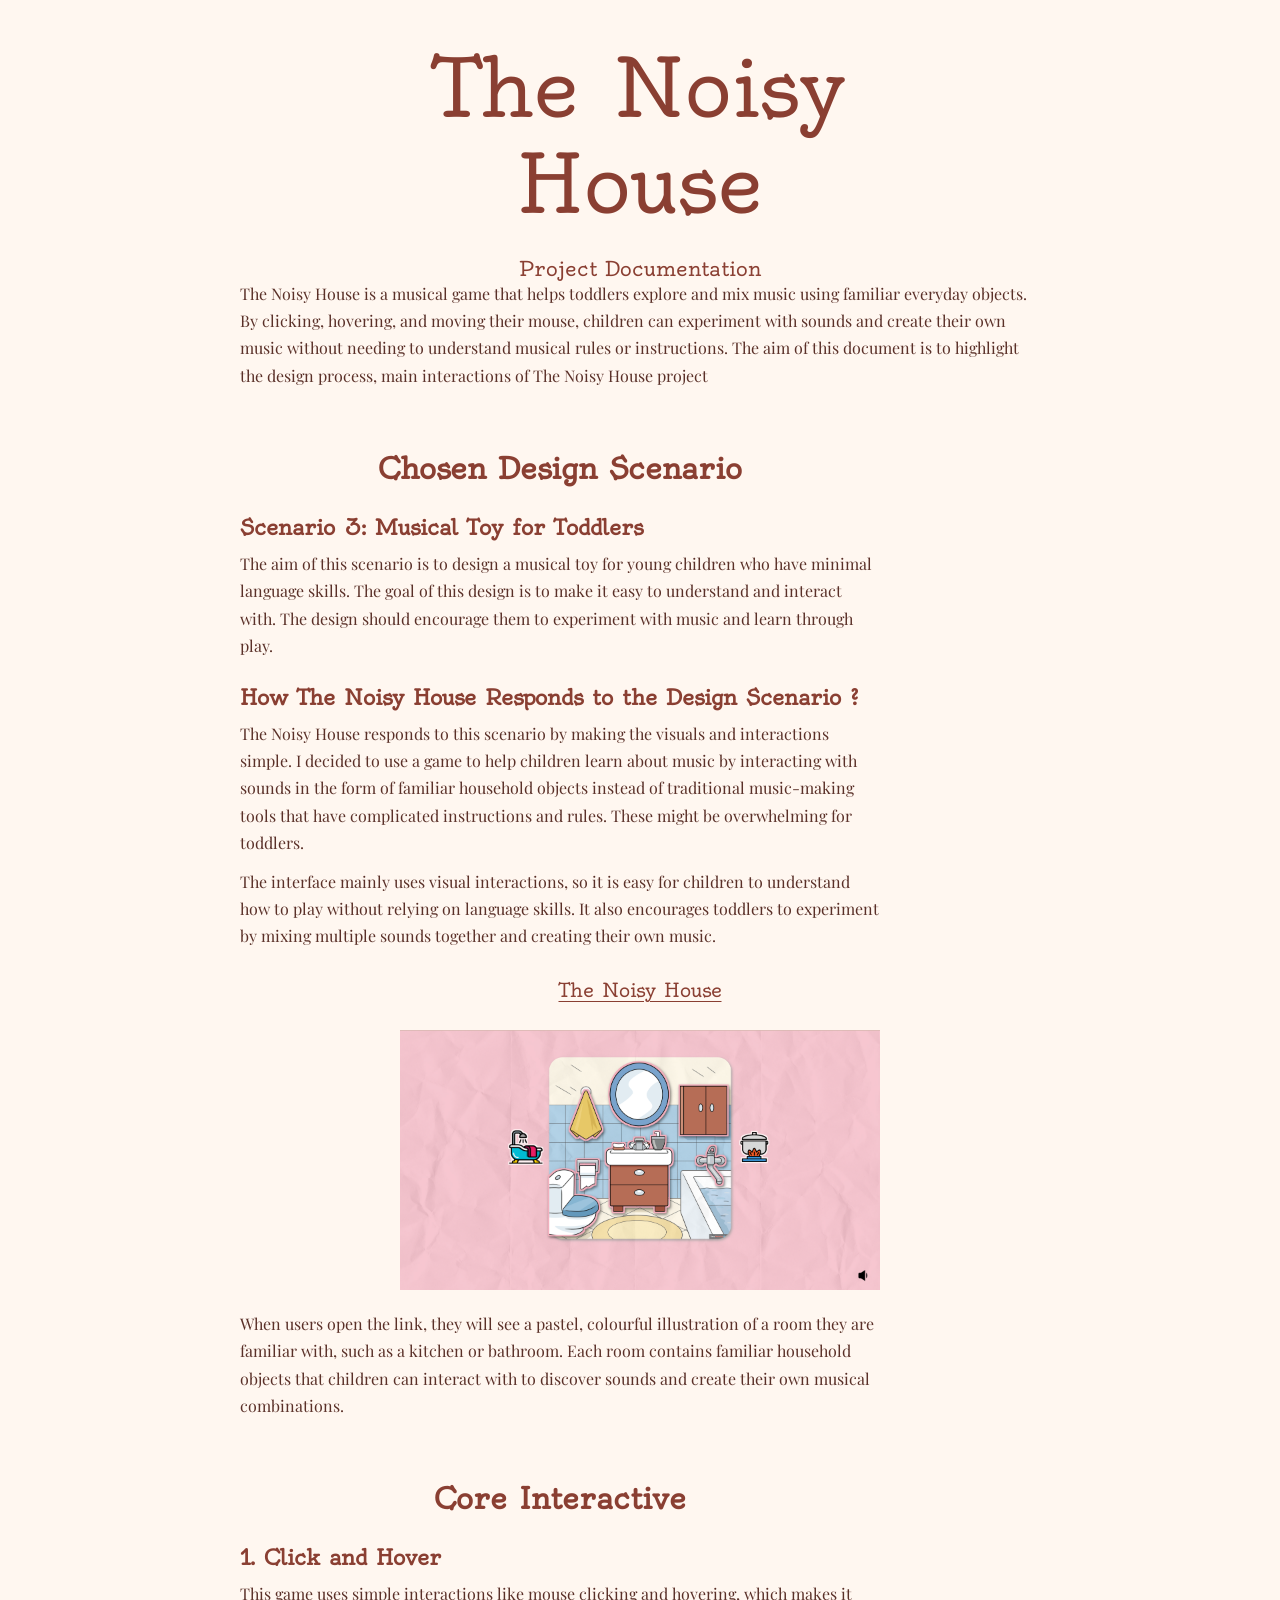
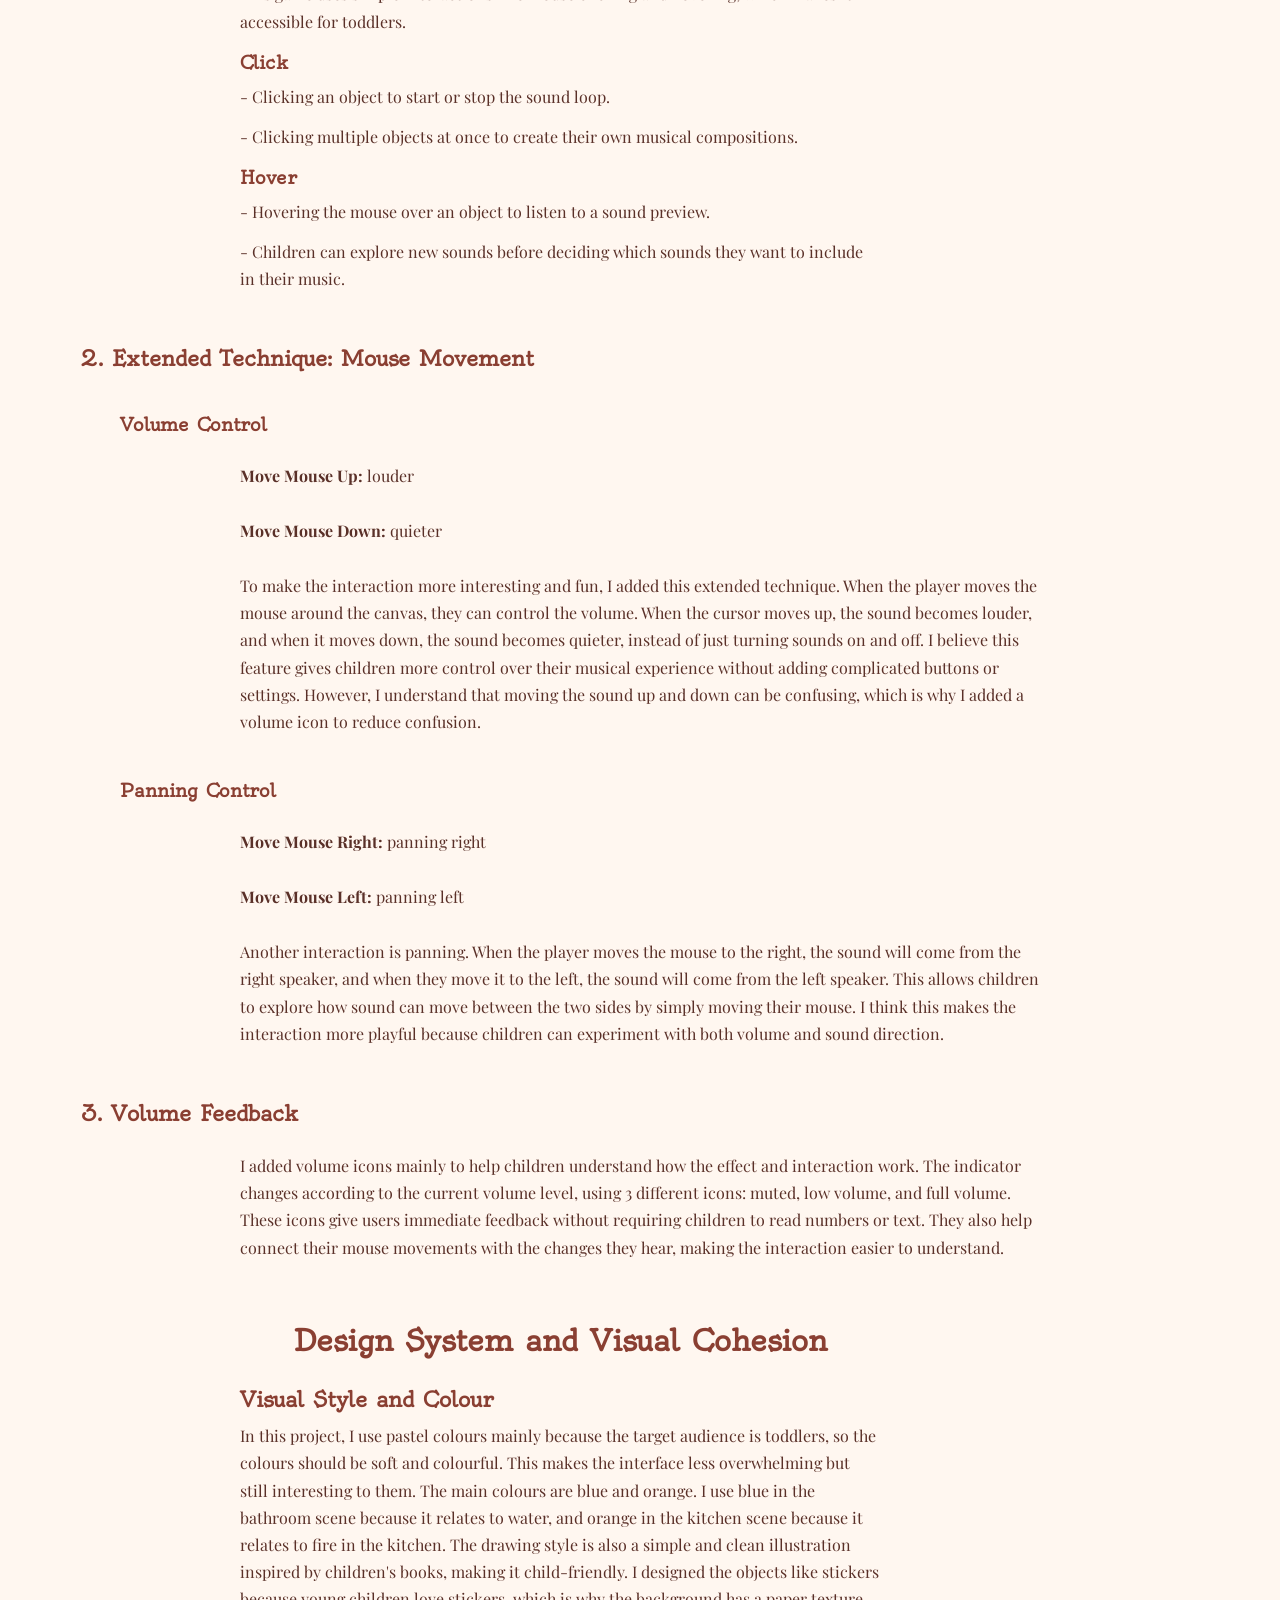
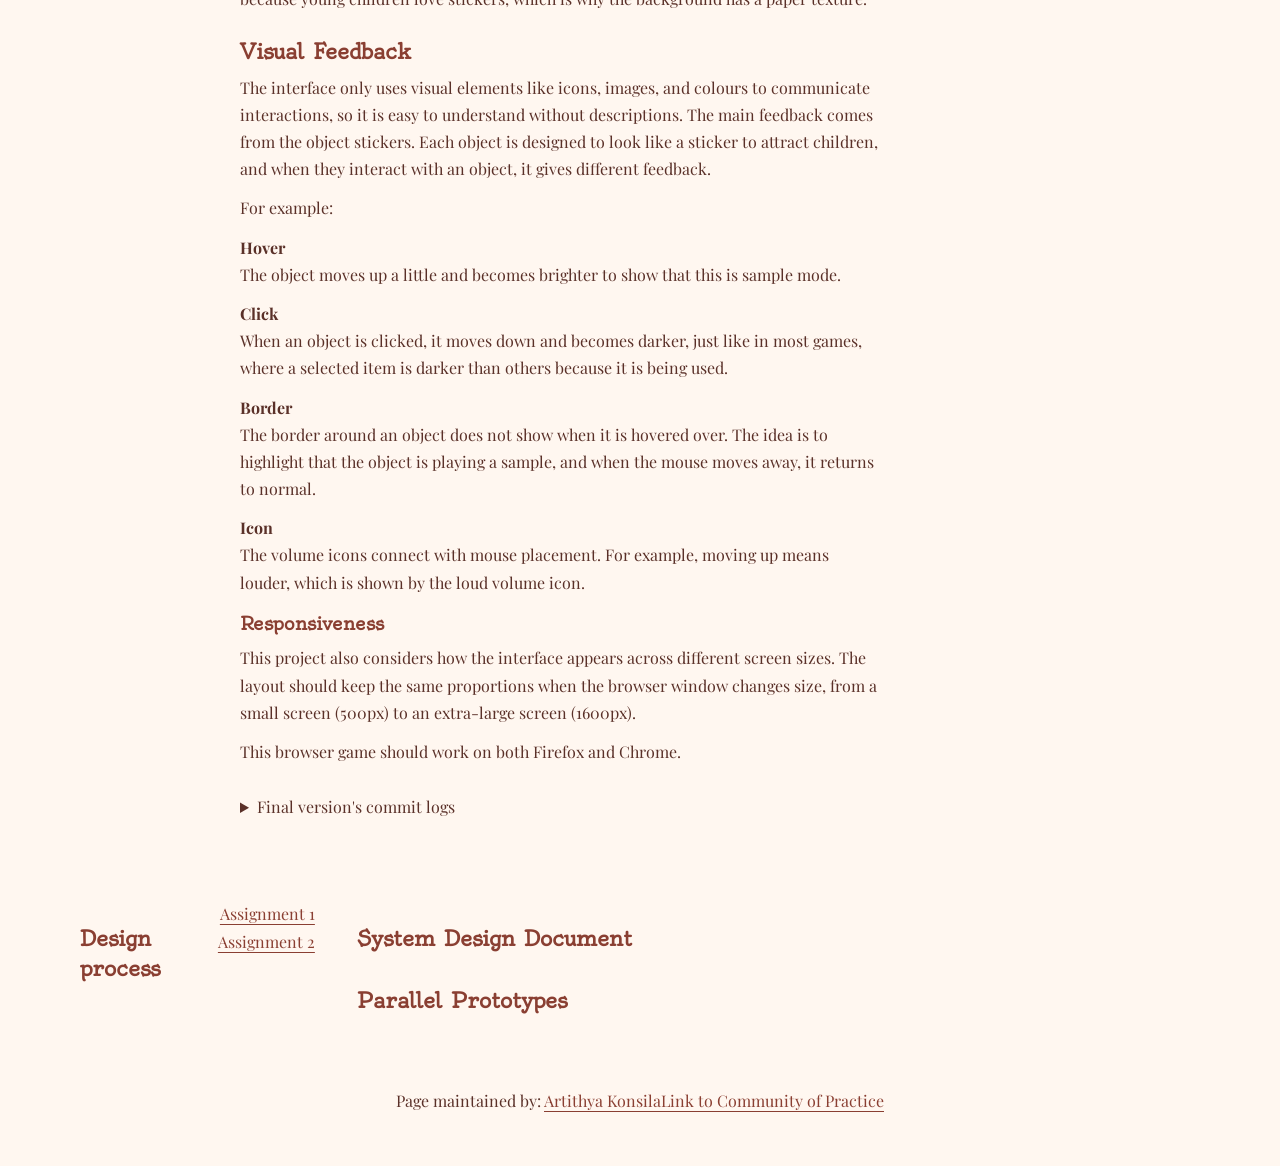
==== commit afedbbdb: "Update index.html" ====
--- a/Assignment1/index.html
+++ b/Assignment1/index.html
@@ -6,11 +6,11 @@
     <meta name="viewport"
           content="width=device-width, user-scalable=no, initial-scale=1.0, maximum-scale=1.0, minimum-scale=1.0">
     <meta http-equiv="X-UA-Compatible" content="ie=edge">
-    <link rel="stylesheet" href="style.css">
+
 
 <!-- !!!!! -->
 <!--    change this to refer to your specific page  -->
-    <title>Ice's Work Index</title>
+    <title>The Noisy House - Project Documentation</title>
 
 <!-- !!!!! -->
 <!--  change this to your preferred icon  -->
@@ -30,67 +30,71 @@
 <!-- !!!!! -->
 <!--    change this to your preferred online name  -->
         <h1 class="websiteName">The Noisy House </h1>
-        <h3 id="sub-title">Project Documentation</h1>
+        <h3 id="sub-title">Project Documentation</h3>
     </header>
 
     <p>The Noisy House is a musical game that helps toddlers explore and mix music using
          familiar everyday objects. By clicking, hovering, and moving their mouse, 
          children can experiment with sounds and create their own music without needing 
-         to understand musical rules or instructions. This the aim of this document ia to highlight design process, main interaction of the noisy house project</p>
+         to understand musical rules or instructions. The aim of this document is to highlight the design process, main interactions of The Noisy House project</p>
 
     <div id="topic-2">
 
     <h2>Chosen Design Scenario</h2>
     <h3>Scenario 3: Musical Toy for Toddlers </h3>
-    <p>The aim of this scenario is to design a musical toy that young children, who have minimal language
-         skills. The goal of this design is to be easy to understand and interact with. The design should 
-         encourage them to experiment with music and learn through play. </p>
+    <p>The aim of this scenario is to design a musical toy for young children who have minimal 
+        language skills. The goal of this design is to make it easy to understand and interact with. 
+        The design should encourage them to experiment with music and learn through play.</p>
 
     <h3>How The Noisy House Responds to the Design Scenario ?</h3>
-    <p>The Noisy House responds to this scenario by making the visual and interaction simple.
-         I decided to use game to help children learn about music by interacting with sound in the form 
-         of familiar household object instead of traditional music making tools, that have complicated
-          instructions and rules. It might be overwhelming for toddlers </p>
-
-    <p>The interface mainly uses visual interaction,
-        so it is easy for children to understand how to play without relying on language skills
-         It also encourages toddlers to experiment by mixing multiple sound together and create 
-         their own music </p>
+    <p>The Noisy House responds to this scenario by making the visuals and interactions simple. 
+        I decided to use a game to help children learn about music by interacting with sounds 
+        in the form of familiar household objects instead of traditional music-making tools that
+         have complicated instructions and rules. These might be overwhelming for toddlers.</p>
+
+    <p>The interface mainly uses visual interactions,
+         so it is easy for children to understand how to play without relying on language skills.
+          It also encourages toddlers to experiment by mixing multiple sounds together and creating 
+          their own music.</p>
     
     <a id="game-link" href="https://akxpch.github.io/specialisationWorkIndex/Assignment2/"> The Noisy House </a>
     <img src="assets/img/home.png" alt="home pic">
-    <p>When user open the link, They will see a pastel, colourful ilustration, a picture of room they fimilar with such as, kitchen and bathroom.
-        Each room contains familiar household objects that children can interact with to discover sounds and create their own musical combinations. </p>
+    <p>When users open the link, they will see a pastel, colourful
+         illustration of a room they are familiar with, such as a kitchen or bathroom. 
+         Each room contains familiar household objects that children can interact with 
+         to discover sounds and create their own musical combinations.</p>
     </div>
 
     <div id="topic-3">
 
     <h2>Core Interactive</h2>
     <h3>1. Click and Hover</h3>
-        <p>This game use simple interaction like mouse clicking only, which make it accesible for toddlers </p>
-
+        <p>This game uses simple interactions like mouse clicking and hovering, which makes it accessible for toddlers.</p>
     <h4>Click</h4> 
-        <p>- Clicking an object to start or stop the sound loop </p>
-        <p>- Clicking multipl object at once to make their own musical compositions </p>
+        <p>- Clicking an object to start or stop the sound loop.</p>
+        <p>- Clicking multiple objects at once to create their own musical compositions.</p>
     <h4>Hover</h4>
-        <p>- Hovering the mouse over an object to lister to sound preview </p>
-        <p>- Children can explore new sound before deciding which sound they want to include in their music</p>
+        <p>- Hovering the mouse over an object to listen to a sound preview.</p>
+        <p>- Children can explore new sounds before deciding which sounds they want to include in their music.</p>
     </div>
 
     <h3>2. Extended Technique: Mouse Movement</h3>
     <h4 style="margin-left: 40px;">Volume Control</h4>
-        <p><strong>Move Mouse Up:</strong>   lounder</p>
+        <p><strong>Move Mouse Up:</strong>   louder</p>
         <p><strong>Move Mouse Down:</strong> quieter</p>
 
-        <p>To make the interaction more interesting and fun. I add this extended technique, when player move mouse around the canvas 
-            to play with volume. When the cursor is moving up, the sound becomes louder and when it is moving down,
-             the sound becomes quieter, instead of just turning sounds on and off. I belief this feature  gives children more control over their musical experience without adding complicated buttons or settings. 
-            However, I understand having sound up and down can be confusing, that is why I added volume icon to reduce confusion.
-        </p>
+        <p>To make the interaction more interesting and fun, I added this extended technique.
+             When the player moves the mouse around the canvas, they can control the volume. When 
+             the cursor moves up, the sound becomes louder, and when it moves down, the sound becomes 
+             quieter, instead of just turning sounds on and off. I believe this feature gives children 
+             more control over their musical experience without adding complicated buttons or settings. 
+             However, I understand that moving the sound up and down can be confusing, which is why I added 
+             a volume icon to reduce confusion.</p>
+
         <h4 style="margin-left: 40px;">Panning Control</h4>
 
         <p><strong>Move Mouse Right:</strong>   panning right</p>
-        <p><strong>Move Mouse Left:</strong> anning left</p>
+        <p><strong>Move Mouse Left:</strong> panning left</p>
         <p>Another interaction is panning. When the player moves the mouse to the right,
             the sound will come from the right speaker, and when they move it to the left,
             the sound will come from the left speaker. This allows children to explore
@@ -99,43 +103,55 @@
             experiment with both volume and sound direction. </p>
 
     <h3>3. Volume Feedback</h3>
-    <p>I added a volume icons, mainly tohelp children understand how the effect and interaction work.
-         The indicator change according to the currect colume level, by using 3 differnt icons such as, muted,
-          low volume, and full volume. These icons give users immediate feedback without requiring children to read numbers or text. 
-          It also helps connect their mouse movements with the changes they hear, making the interaction easier to understand. </p>
-
+    <p>I added volume icons mainly to help children understand how the effect and interaction work.
+         The indicator changes according to the current volume level, using 3 different icons: muted, 
+         low volume, and full volume. These icons give users immediate feedback without requiring
+          children to read numbers or text. They also help connect their mouse movements with the changes
+           they hear, making the interaction easier to understand.</p>
 
     <div id="topic-4">
 
     <h2>Design System and Visual Cohesion</h2>
     <h3>Visual Style and Colour</h3>
-    <p>In this project I use pastel colour mainly because the target audience is toddlers so it should be colourful and soft, so it is not overwhelming but still interesting to them
-        Main colours is Blue and orange. I use blue in bathroom scene which repate to water and Orange in kitchen scene which relate to fire in the kitchen.
-        The drawing style also simple and clean ilustration inspire by children book make it childrens friendly. I designed button(object) like a sticker because young children love sticker and that is why the background have paper texture.
-    </p>
+    <p>In this project, I use pastel colours mainly because the target audience is toddlers, 
+        so the colours should be soft and colourful. This makes the interface less overwhelming 
+        but still interesting to them. The main colours are blue and orange. I use blue in the 
+        bathroom scene because it relates to water, and orange in the kitchen scene because it relates to fire
+         in the kitchen. The drawing style is also a simple and clean illustration inspired by children's books,
+          making it child-friendly. I designed the objects like stickers because young children love stickers,
+           which is why the background has a paper texture.</p>
+
     <h3>Visual Feedback</h3>
-    <p>The interface only use visual elements like icons, images, colour to communicate interaction, so it is easy to understand without description.
-        The main feedback is object sticker. Each object is designed to look similar to sticker to attract children and when they interact to an object its give different feedback.
-    </p>
-
-    <p>For example</p>
-        <p class="pBold">Hover</p> -> the object move up a little and brighter show that this is sample mode</li>
-        <p class="pBold">Click</p> -> when an object is clicked, it move down and darker, just like how most game do, a selected item is darker than others bc it being used. 
-        <p class="pBold">Border</p> -> border around an object wont show when it is hovered, the idea behind this is to highlight that this object is playing sample and when they move mouse away it will back to normal. 
-        <p class="pBold">Icon </p>-> volume icons connect with mouse placement, 
-            <p>for example, move up = lounder -> loud volume icon </p>
-        <h3>Responsiveness</h3>
-        <p>This project also consider how the interface appears across different screen sizes. The layout should stay the same layout and proporsion  when the browser window change size from small screen(500px) to extra large screnn(1600px)
-        </p>
-        <p>This browser should work on both firefox and Chrome</p>
-        
-    
-    <h3></h3>
-
+    <p>The interface only uses visual elements like icons, images, and colours to communicate interactions,
+         so it is easy to understand without descriptions. The main feedback comes from the object stickers.
+          Each object is designed to look like a sticker to attract children, and when they interact with an 
+        object, it gives different feedback.</p>
+
+    <p>For example:</p>
+        <p class="pBold">Hover</p>
+        <p>The object moves up a little and becomes brighter to show that this is sample mode.</p>
+
+        <p class="pBold">Click</p>
+        <p>When an object is clicked, it moves down and becomes darker, 
+        just like in most games, where a selected item is darker than others because it is being used.</p>
+
+        <p class="pBold">Border</p>
+        <p>The border around an object does not show when it is hovered over. 
+    The idea is to highlight that the object is playing a sample, and when the mouse moves away,
+     it returns to normal.</p>
+
+        <p class="pBold">Icon</p>
+        <p>The volume icons connect with mouse placement. For example, moving up means louder,
+        which is shown by the loud volume icon.</p>
+
+    <h4>Responsiveness</h4>
+    <p>This project also considers how the interface appears across different screen sizes.
+        The layout should keep the same proportions when the browser window changes size, from a small
+         screen (500px) to an extra-large screen (1600px).</p>
+
+    <p>This browser game should work on both Firefox and Chrome.</p>
     </div>
 
-
-        
 
 
    <div id="topic-6">
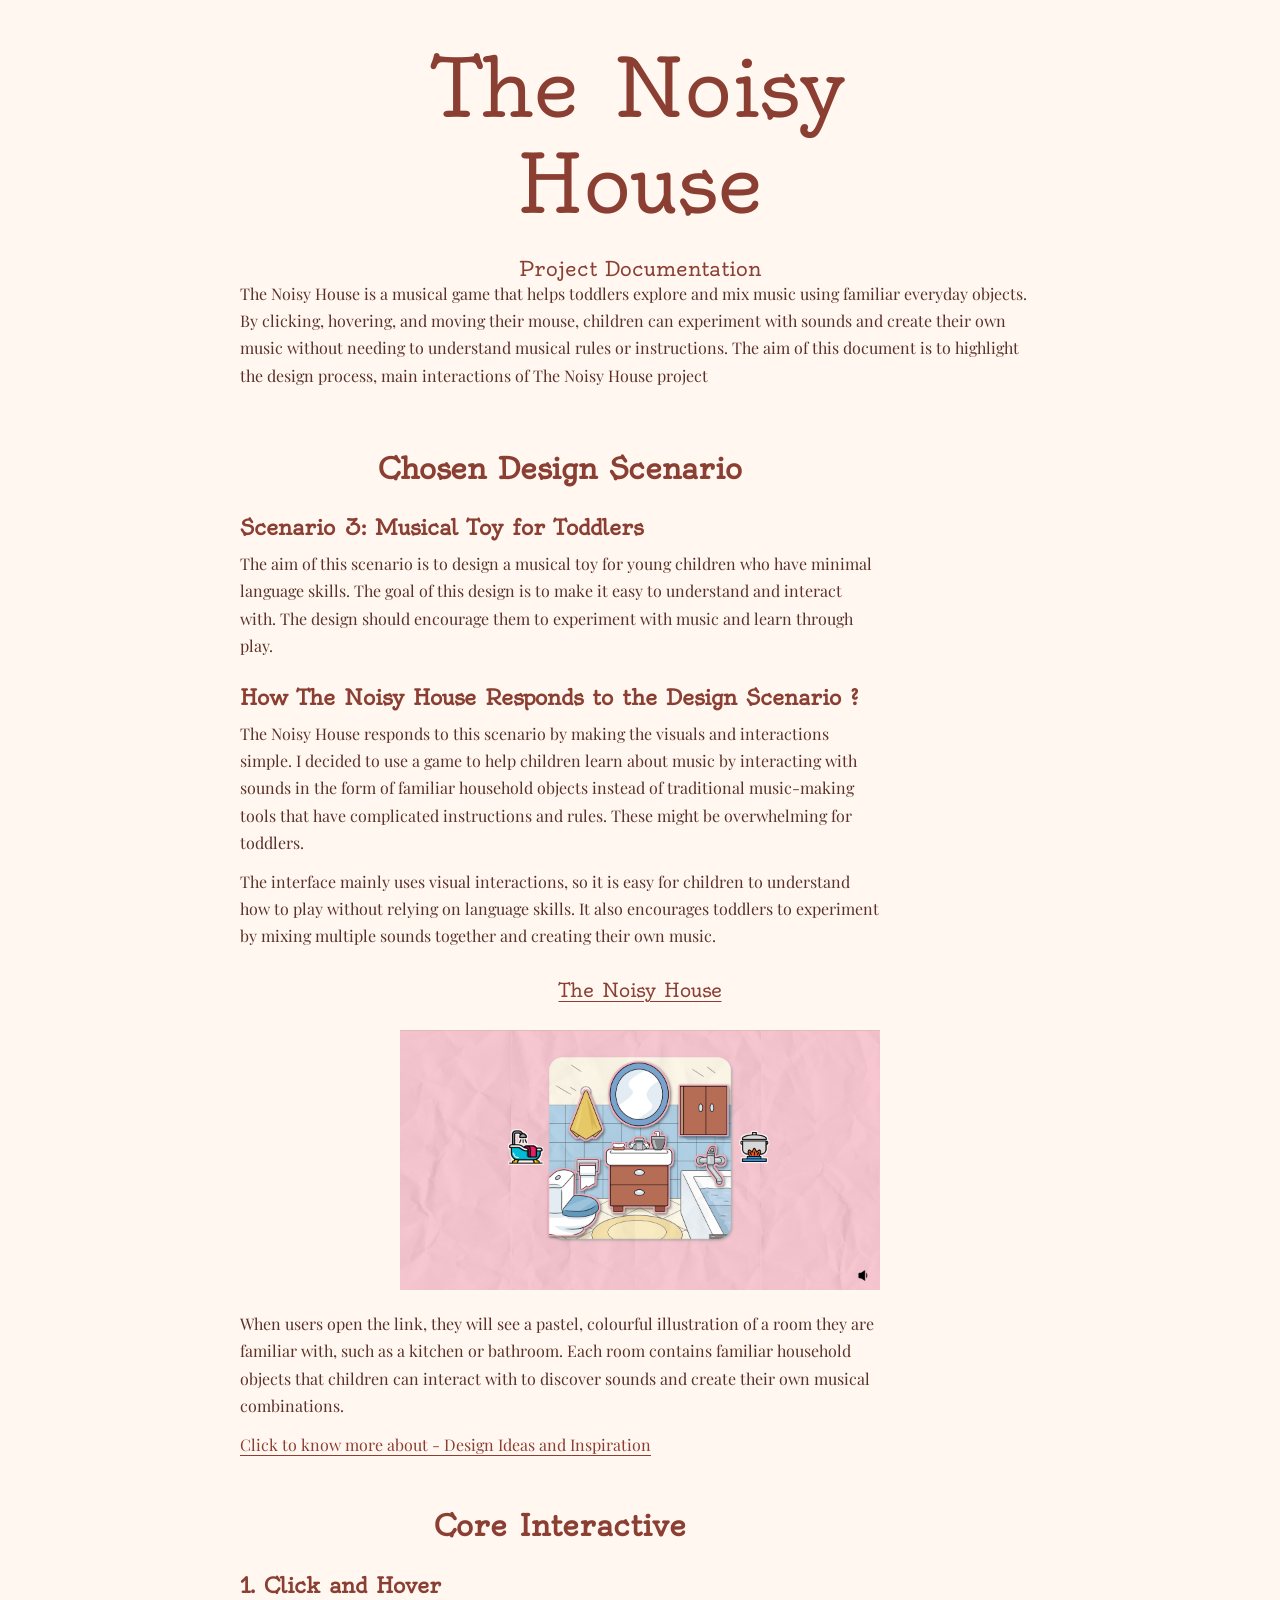
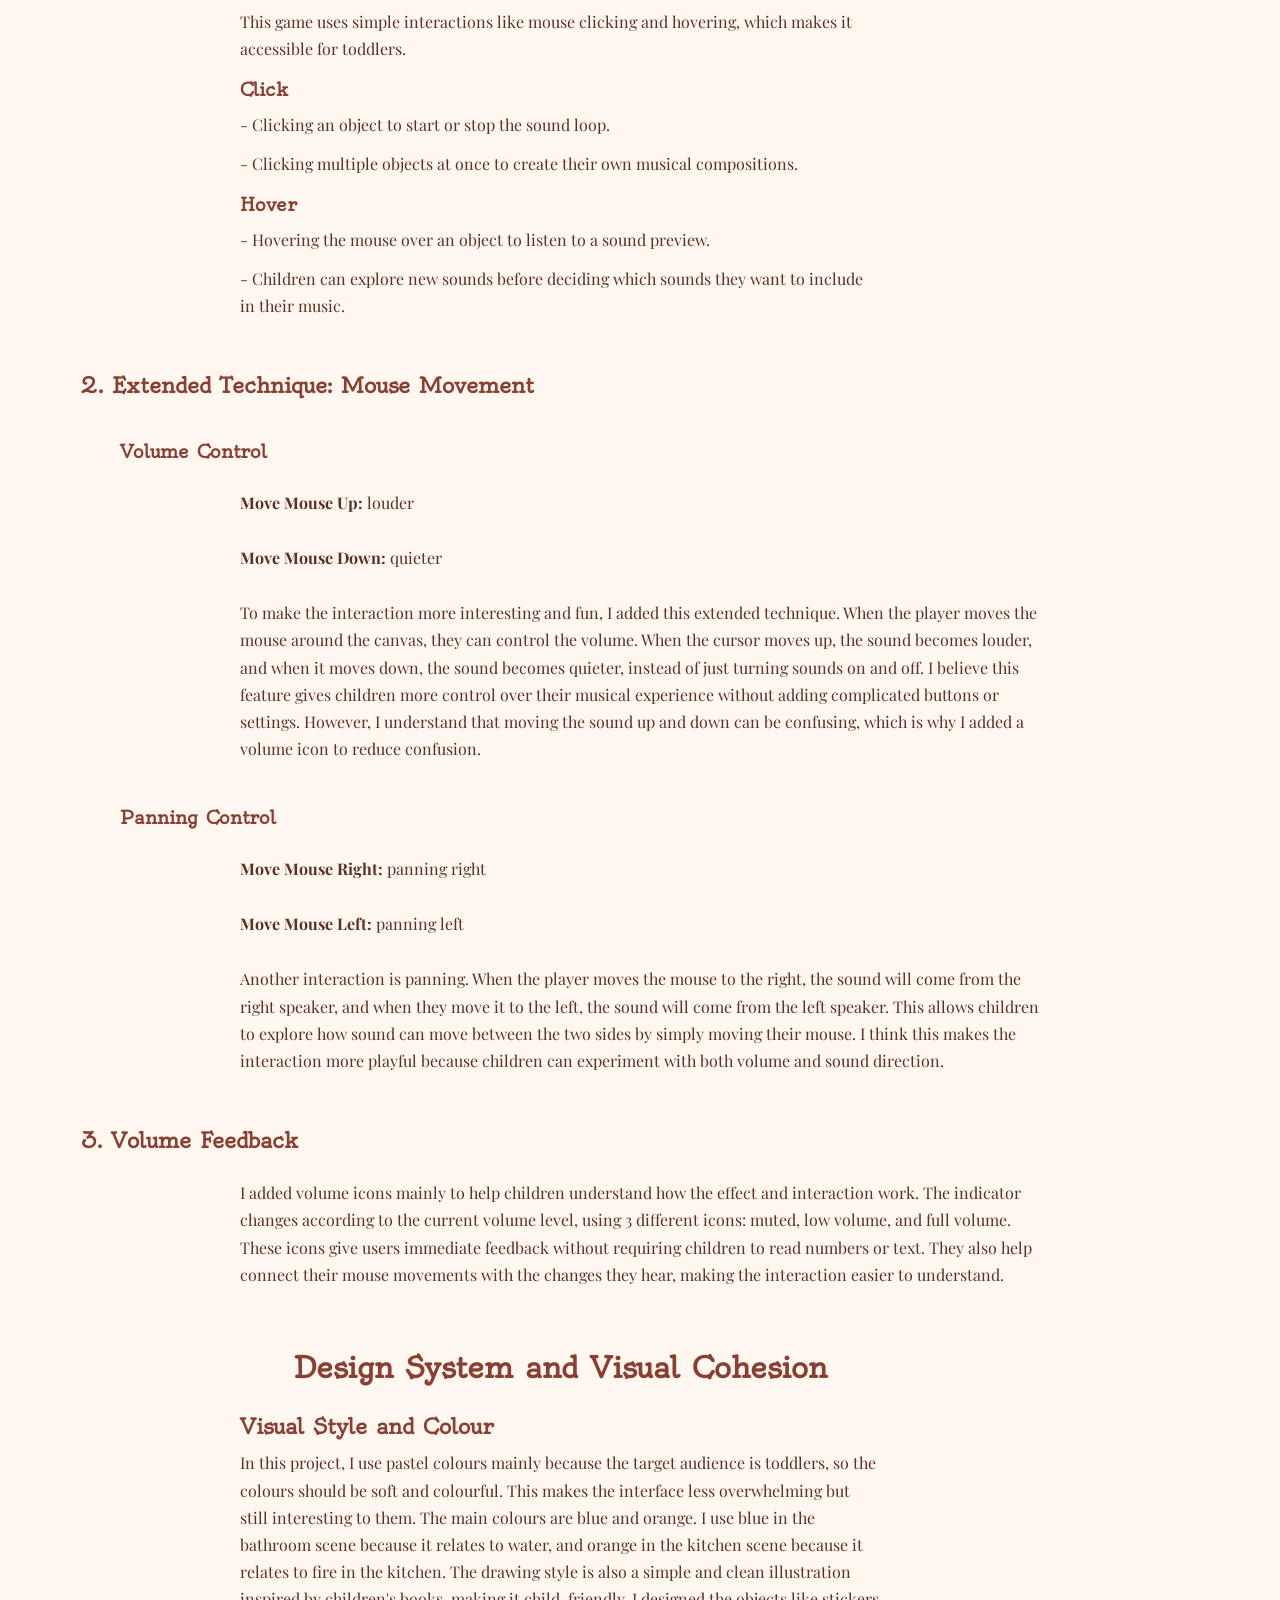
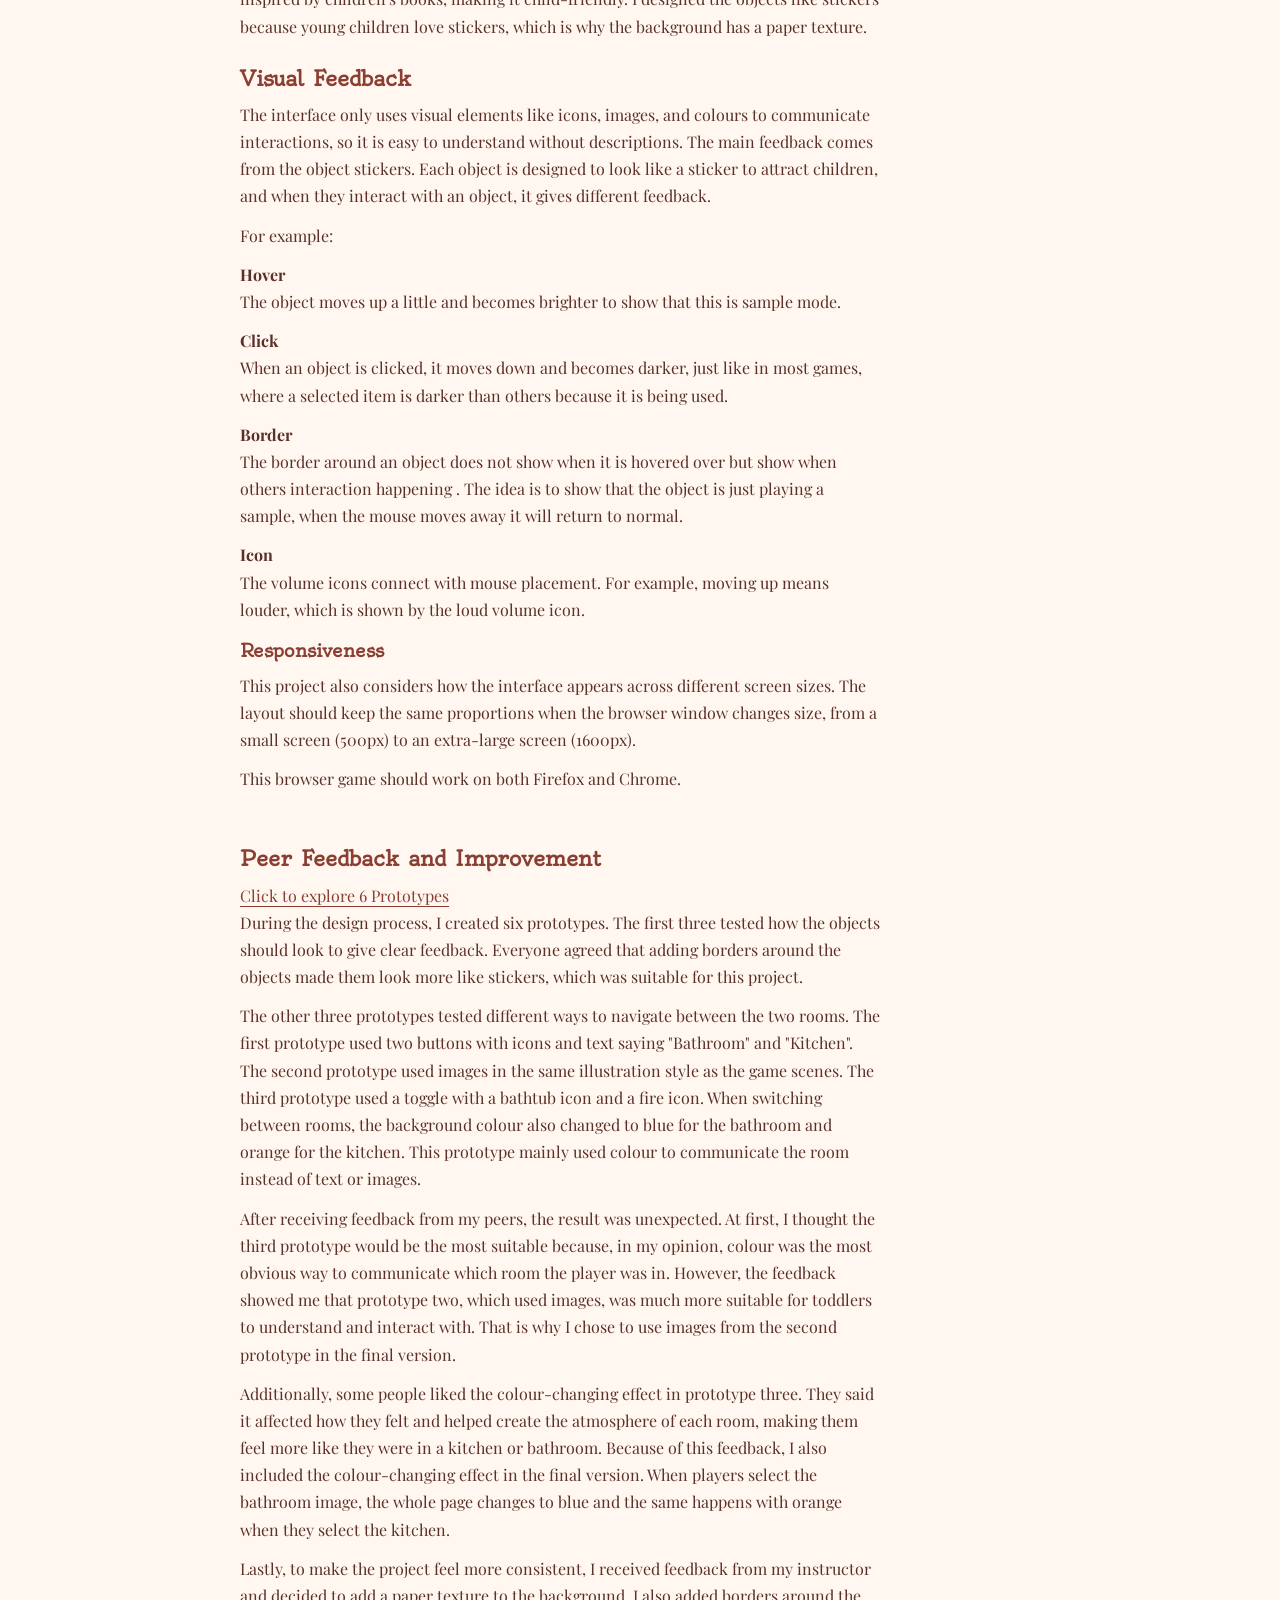
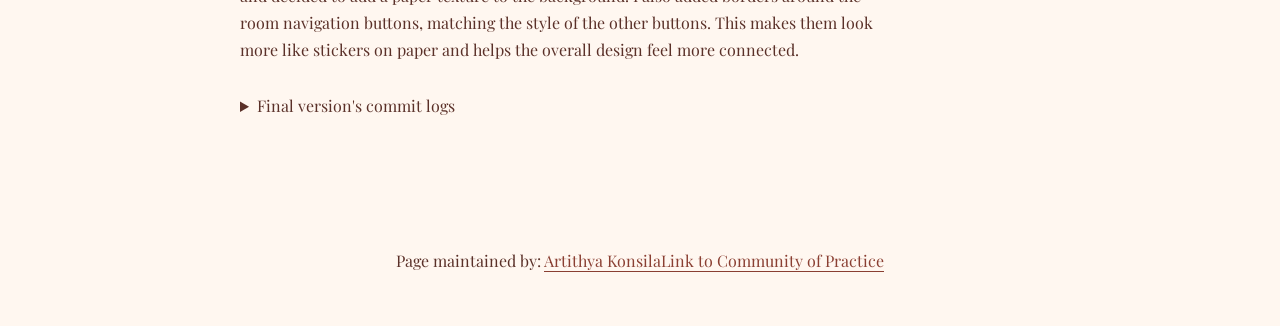
==== commit 707d1981: "Update index.html" ====
--- a/Assignment1/index.html
+++ b/Assignment1/index.html
@@ -63,7 +63,10 @@
          illustration of a room they are familiar with, such as a kitchen or bathroom. 
          Each room contains familiar household objects that children can interact with 
          to discover sounds and create their own musical combinations.</p>
+
+         <a href="./Assignment1.html"> Click to know more about - Design Ideas and Inspiration</a>
     </div>
+    
 
     <div id="topic-3">
 
@@ -136,9 +139,9 @@
         just like in most games, where a selected item is darker than others because it is being used.</p>
 
         <p class="pBold">Border</p>
-        <p>The border around an object does not show when it is hovered over. 
-    The idea is to highlight that the object is playing a sample, and when the mouse moves away,
-     it returns to normal.</p>
+        <p>The border around an object does not show when it is hovered over but show when others interaction happening . 
+        The idea is to show that the object is just playing a sample, when the mouse moves away
+        it will return to normal.</p>
 
         <p class="pBold">Icon</p>
         <p>The volume icons connect with mouse placement. For example, moving up means louder,
@@ -152,6 +155,45 @@
     <p>This browser game should work on both Firefox and Chrome.</p>
     </div>
 
+    <div id="topic-5">
+        <h3>Peer Feedback and Improvement</h3>
+        <a href="https://akxpch.github.io/specialisationWorkIndex/Assignment2/Assignment2.html">Click to explore 6 Prototypes</a>
+
+
+<p>
+    During the design process, I created six prototypes. The first three tested how the objects should look to give clear feedback. Everyone agreed that
+    adding borders around the objects made them look more like stickers, which was suitable for this project.
+</p>
+
+<p>
+    The other three prototypes tested different ways to navigate between the two rooms. The first prototype used two buttons with icons and text saying
+    "Bathroom" and "Kitchen". The second prototype used images in the same illustration style as the game scenes. The third prototype used a toggle
+    with a bathtub icon and a fire icon. When switching between rooms, the background colour also changed to blue for the bathroom and orange for the
+    kitchen. This prototype mainly used colour to communicate the room instead of text or images.
+</p>
+
+<p>
+    After receiving feedback from my peers, the result was unexpected. At first, I thought the third prototype would be the most suitable because,
+    in my opinion, colour was the most obvious way to communicate which room the player was in. However, the feedback showed me that prototype two,
+    which used images, was much more suitable for toddlers to understand and interact with. That is why I chose to use images from the second prototype
+    in the final version.
+</p>
+
+<p>
+    Additionally, some people liked the colour-changing effect in prototype three. They said it affected how they felt and helped create the atmosphere
+    of each room, making them feel more like they were in a kitchen or bathroom. Because of this feedback, I also included the colour-changing
+    effect in the final version. When players select the bathroom image, the whole page 
+    changes to blue and the same happens with orange when they select the kitchen.
+</p>
+
+<p>
+    Lastly, to make the project feel more consistent, I received feedback from my instructor and decided to add a paper texture to the background.
+    I also added borders around the room navigation buttons, matching the style of the other buttons.
+     This makes them look more like stickers on paper and helps the overall design feel more connected.
+</p>
+
+    </div>
+
 
 
    <div id="topic-6">
@@ -1037,29 +1079,7 @@
 
 
 <!-- ----------------------------------------------------------------------------------------------------------------------------- -->
-    <div class="mainNavContainer">
-
-    <h3>Design process</h3>
-
-        <nav>
-            <a href="./Assignment1.html">Assignment 1</a>
-            <a href="https://akxpch.github.io/specialisationWorkIndex/Assignment2/Assignment2.html">Assignment 2</a>
-        </nav>
-
-        <main>
-            <section>
-                <h3>System Design Document</h3>
-            </section>
-            <section>
-                <h3>Parallel Prototypes</h3>
-            </section>
-        </main>
-
-        <!-- this is an empty element which helps with spacing -->
-        <aside></aside>
-
-    </div>
-
+  
     <footer>
         <p>
 <!-- !!!!! -->
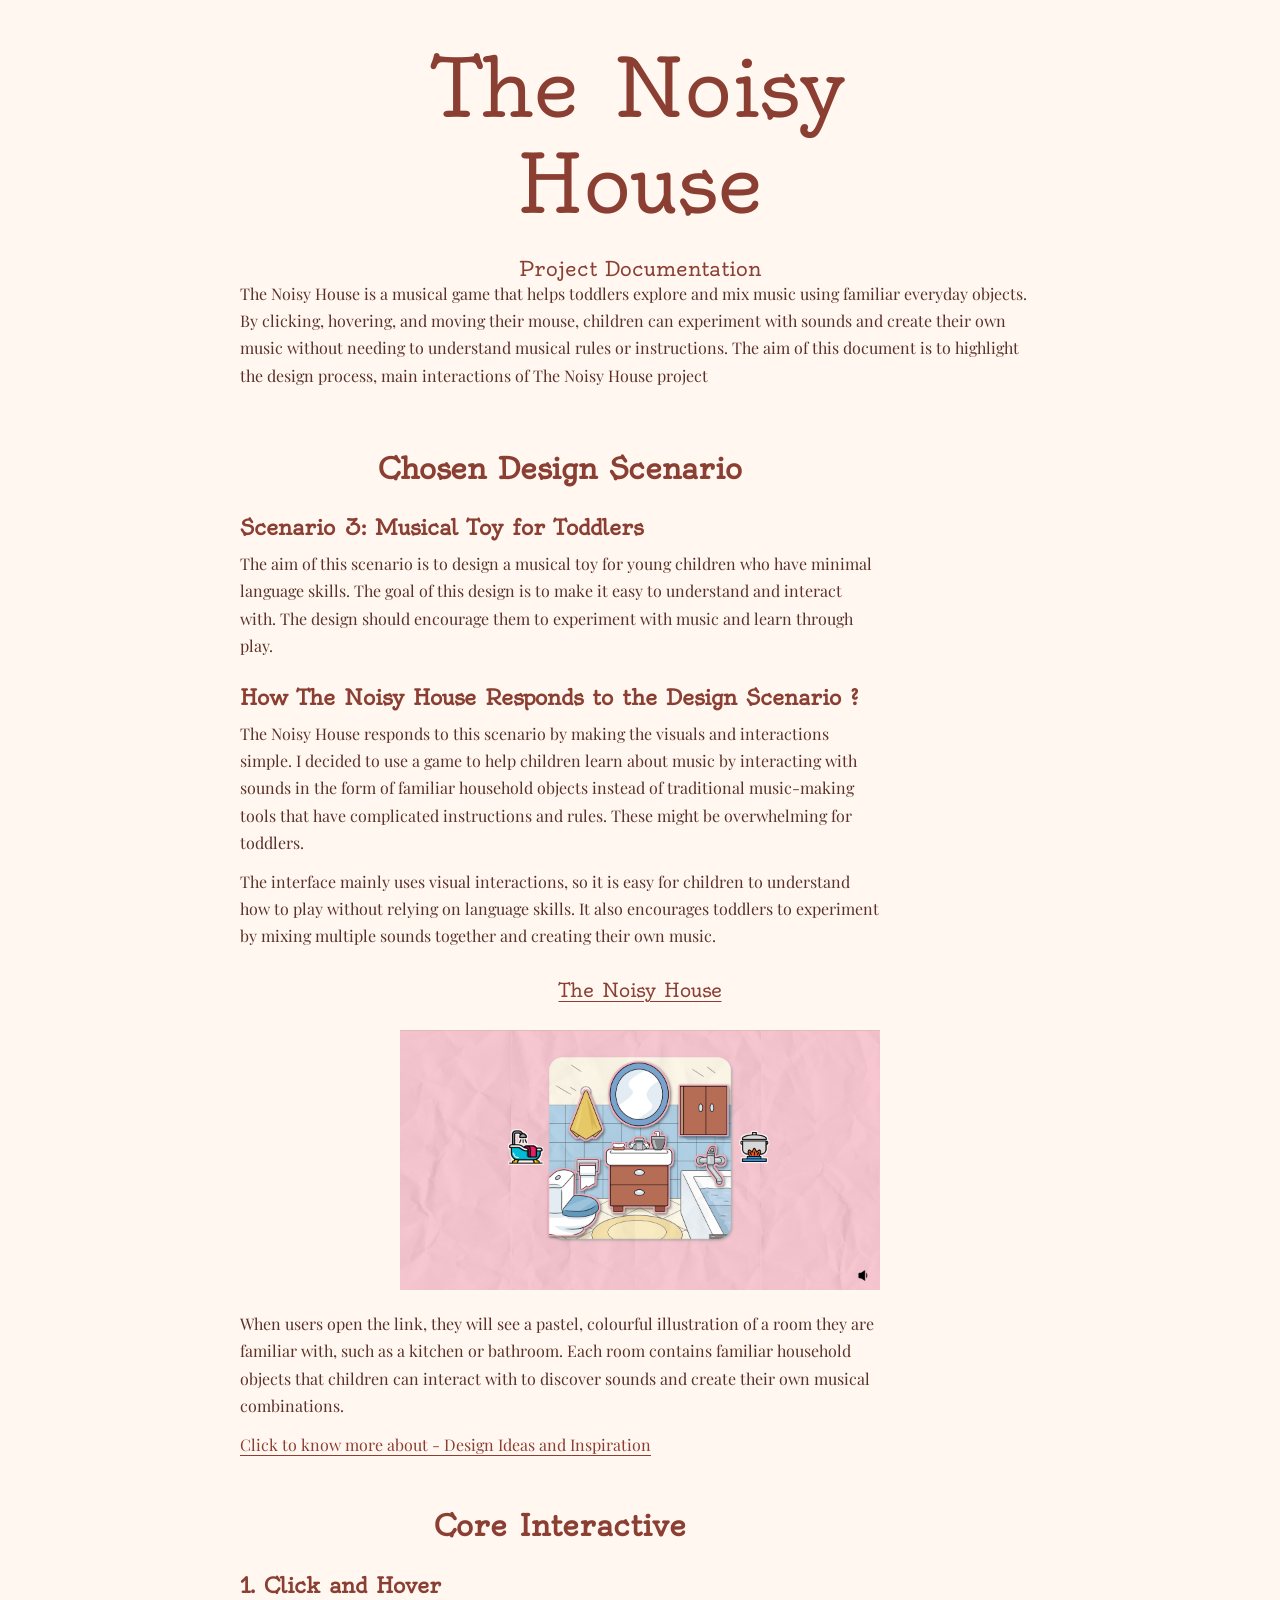
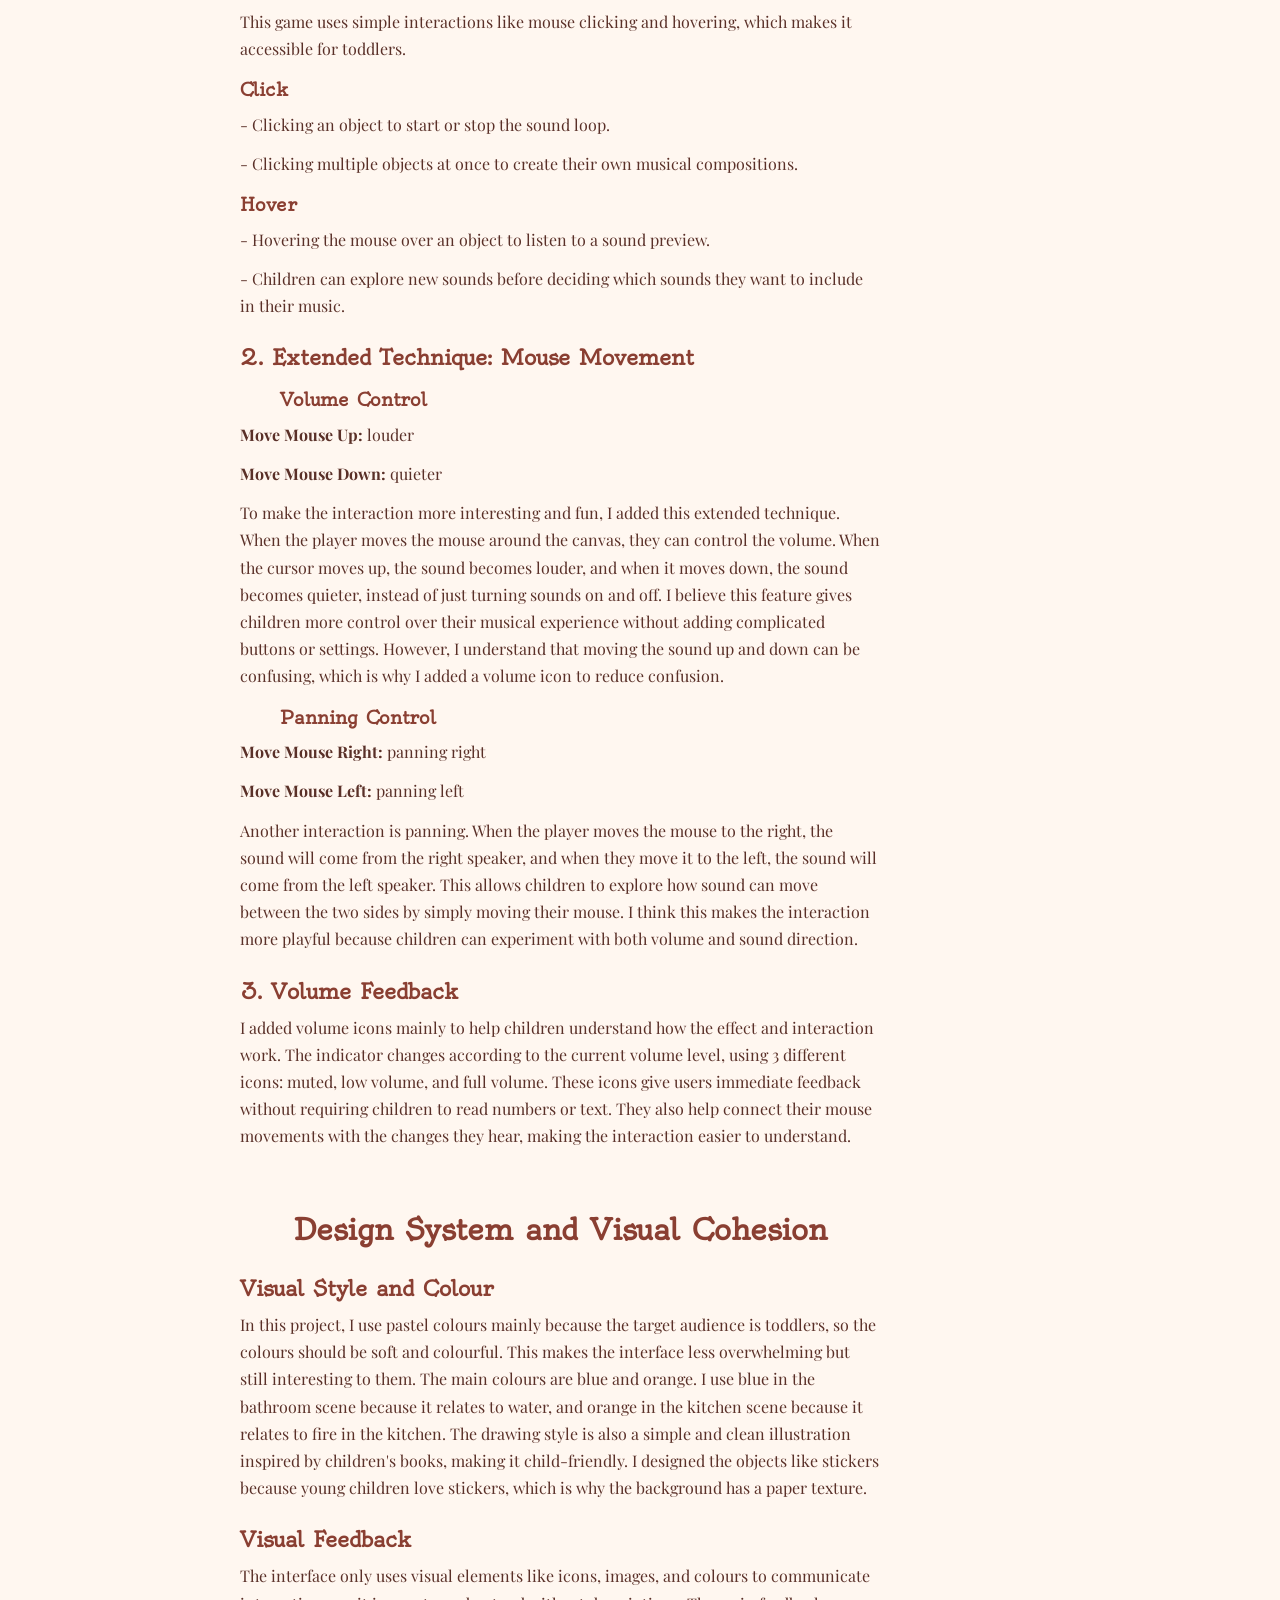
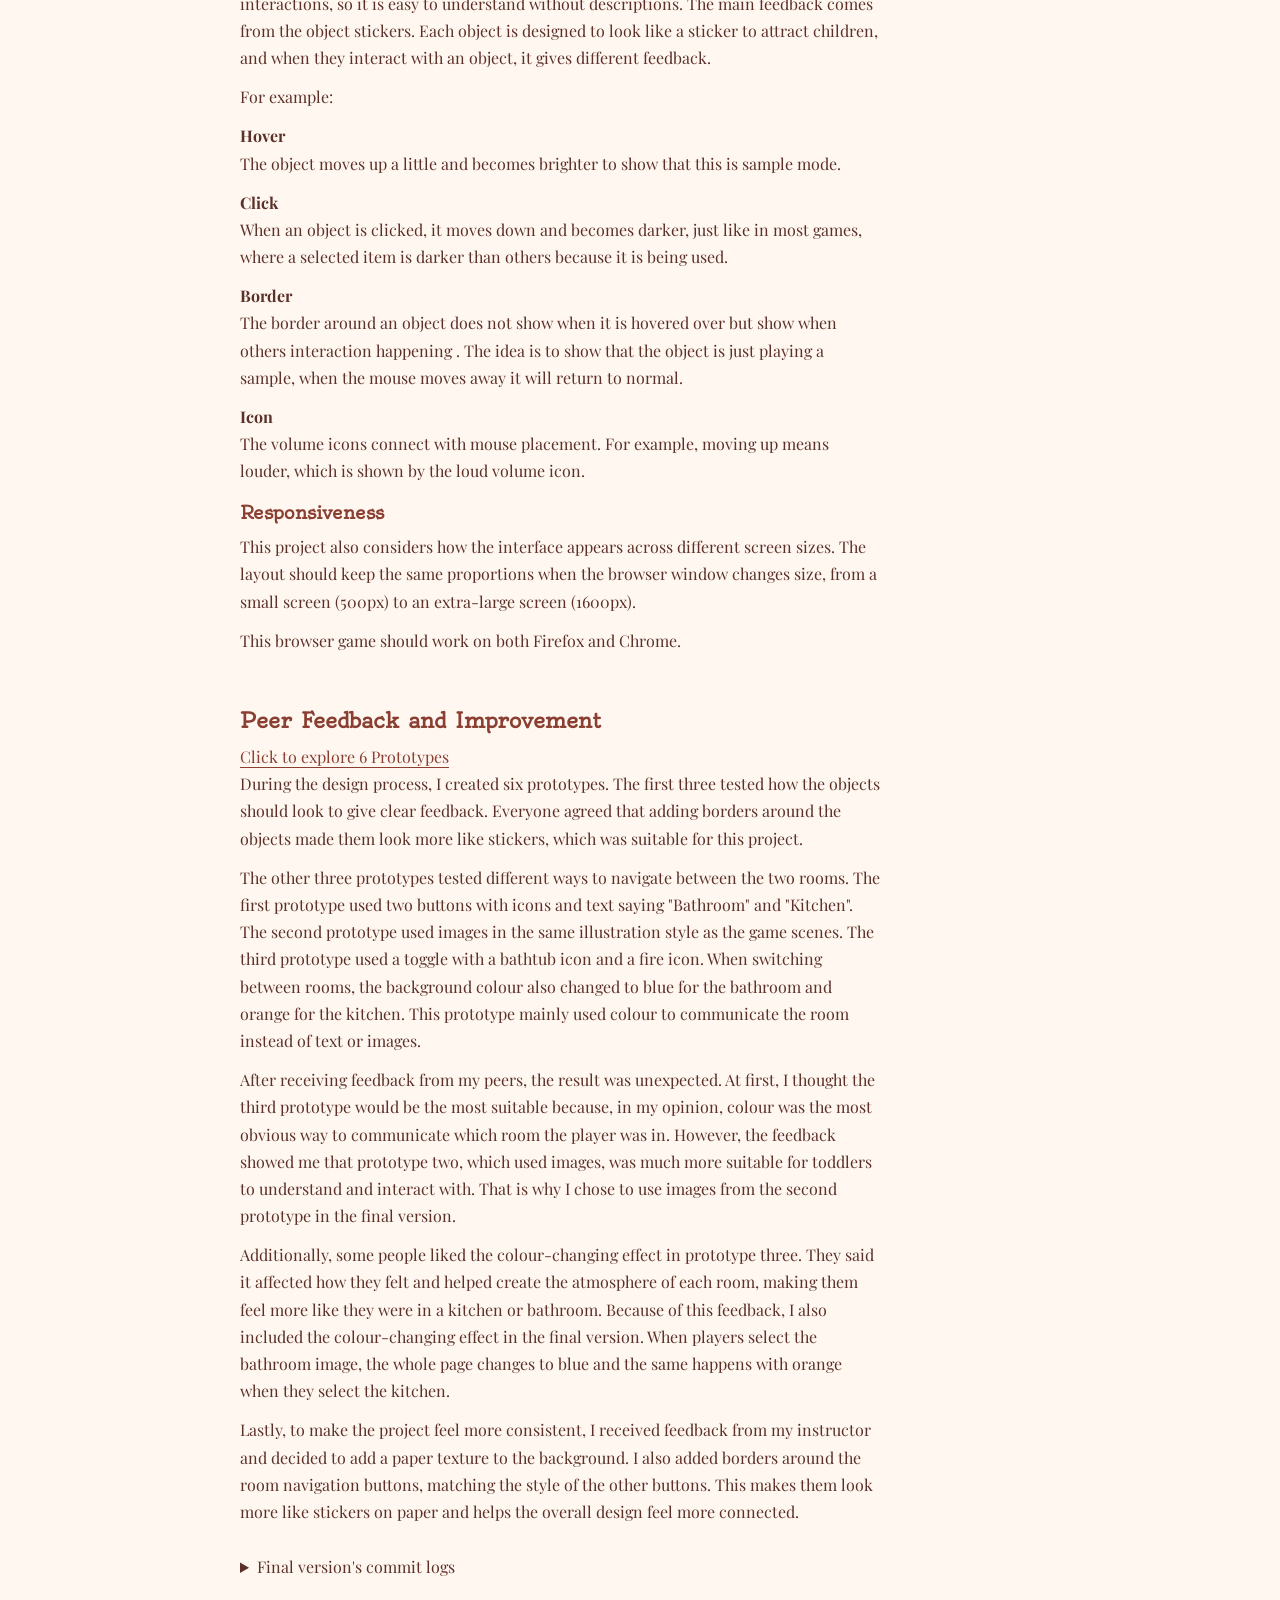
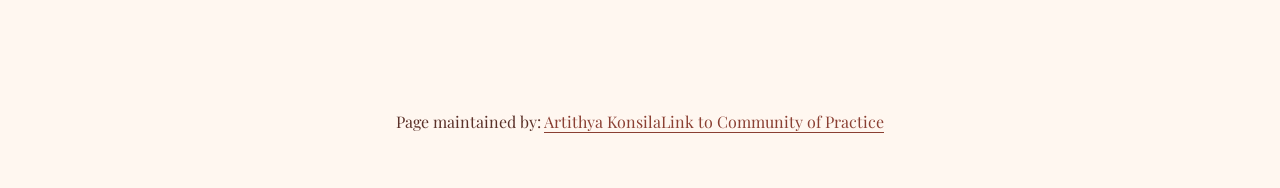
==== commit 1cdbdec4: "Update index.html" ====
--- a/Assignment1/index.html
+++ b/Assignment1/index.html
@@ -79,7 +79,7 @@
     <h4>Hover</h4>
         <p>- Hovering the mouse over an object to listen to a sound preview.</p>
         <p>- Children can explore new sounds before deciding which sounds they want to include in their music.</p>
-    </div>
+    
 
     <h3>2. Extended Technique: Mouse Movement</h3>
     <h4 style="margin-left: 40px;">Volume Control</h4>
@@ -111,6 +111,7 @@
          low volume, and full volume. These icons give users immediate feedback without requiring
           children to read numbers or text. They also help connect their mouse movements with the changes
            they hear, making the interaction easier to understand.</p>
+    </div>
 
     <div id="topic-4">
 
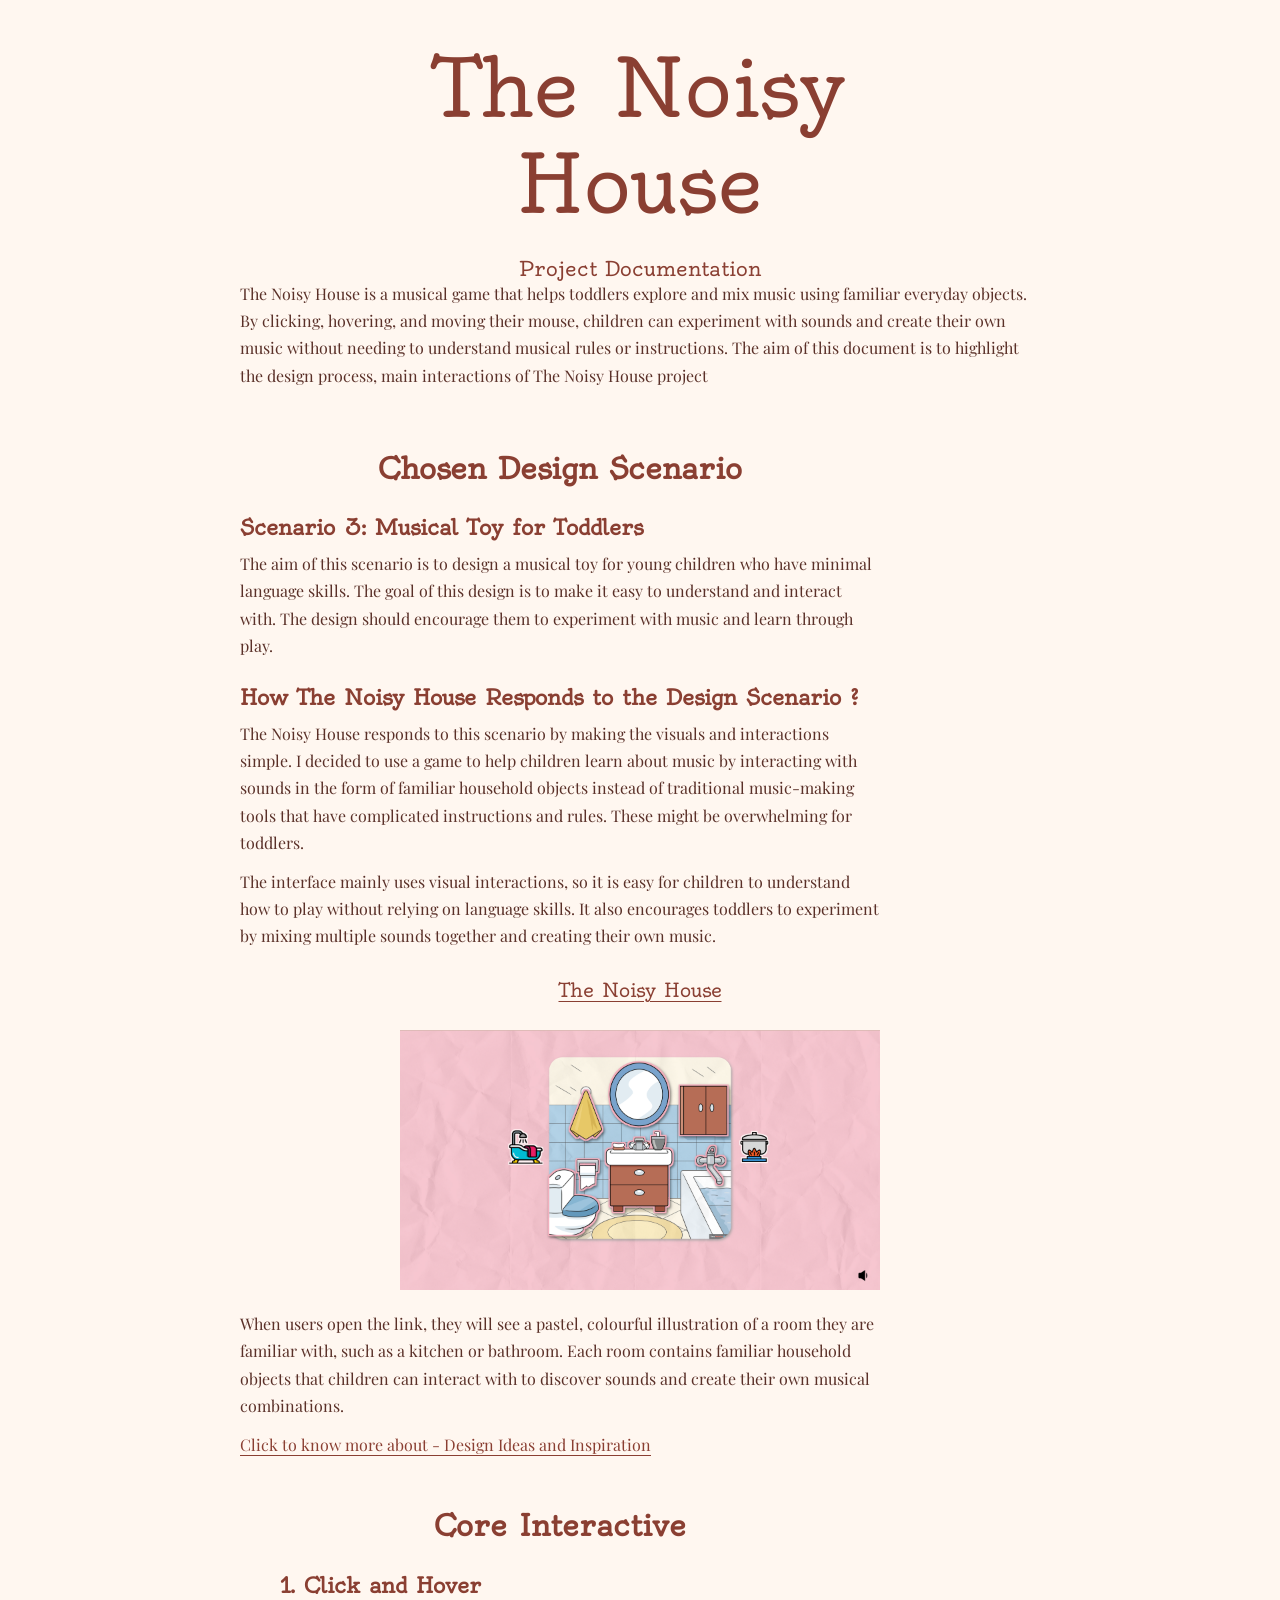
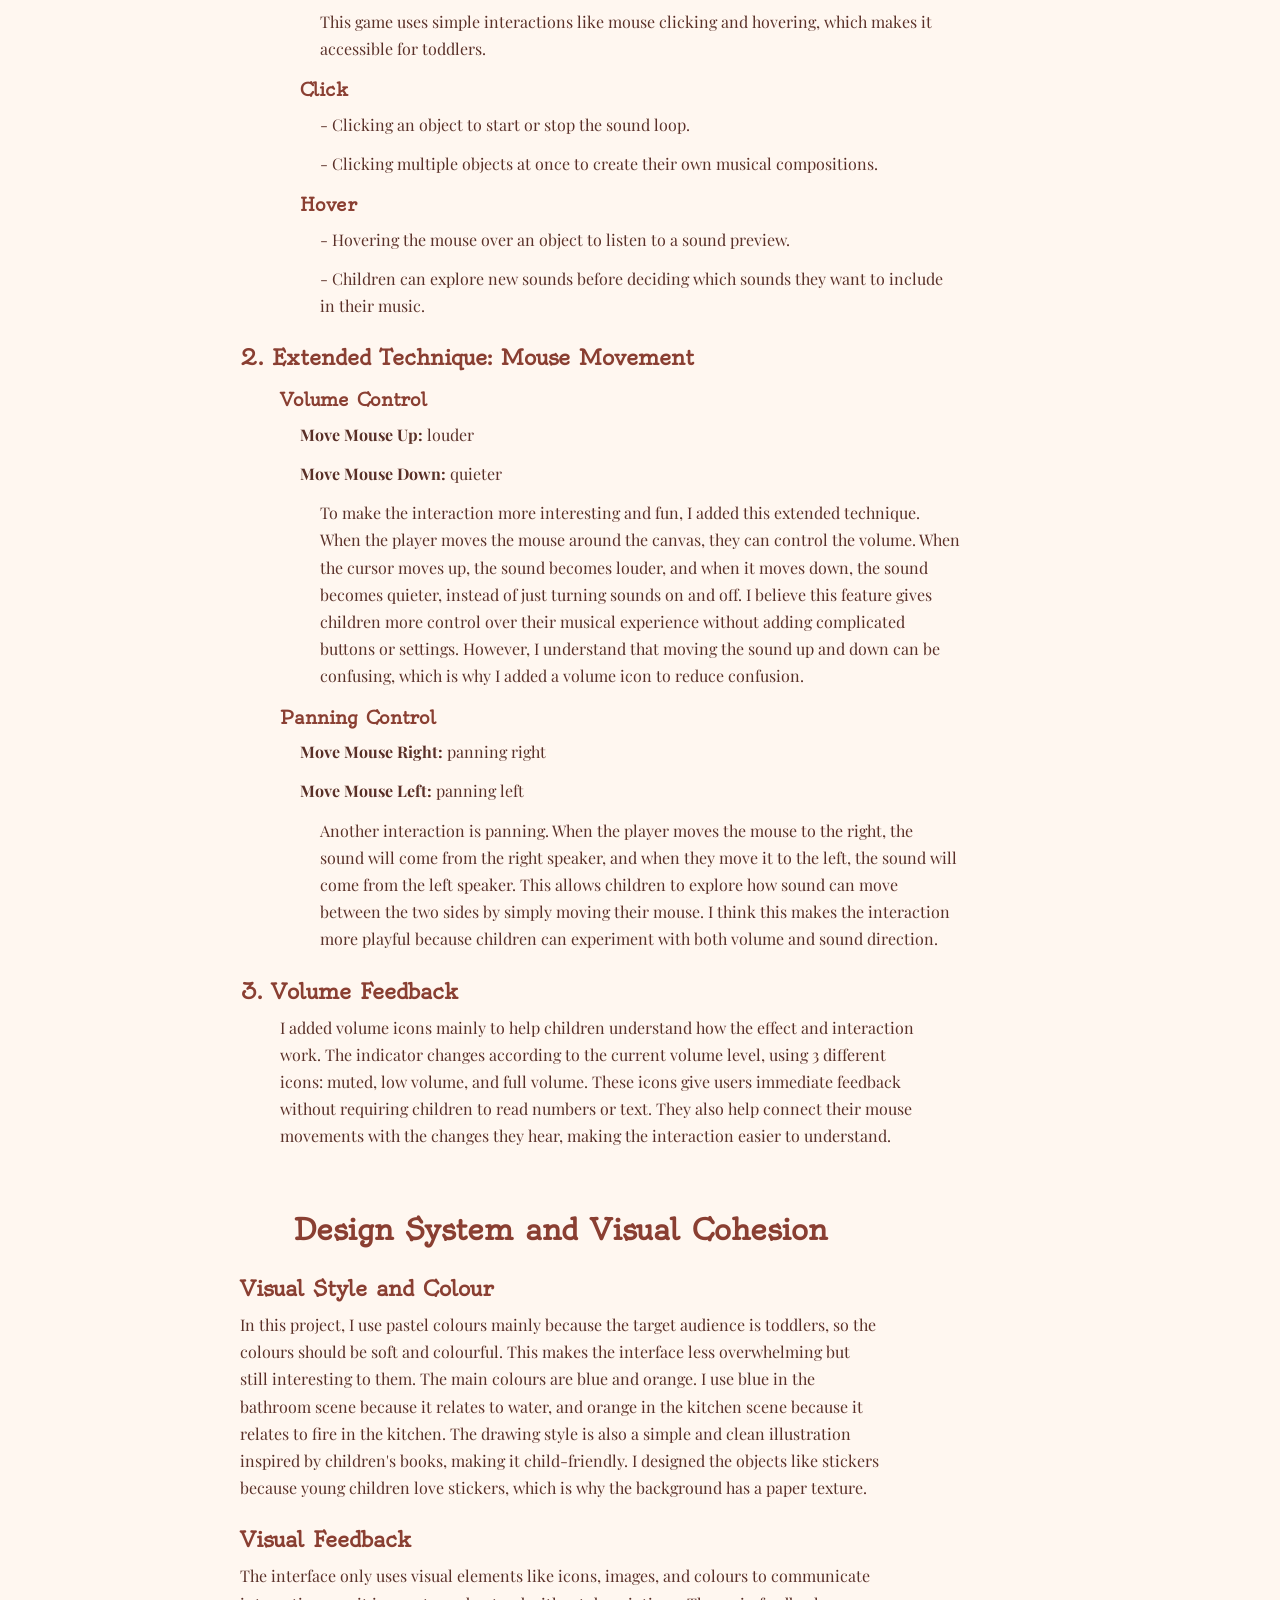
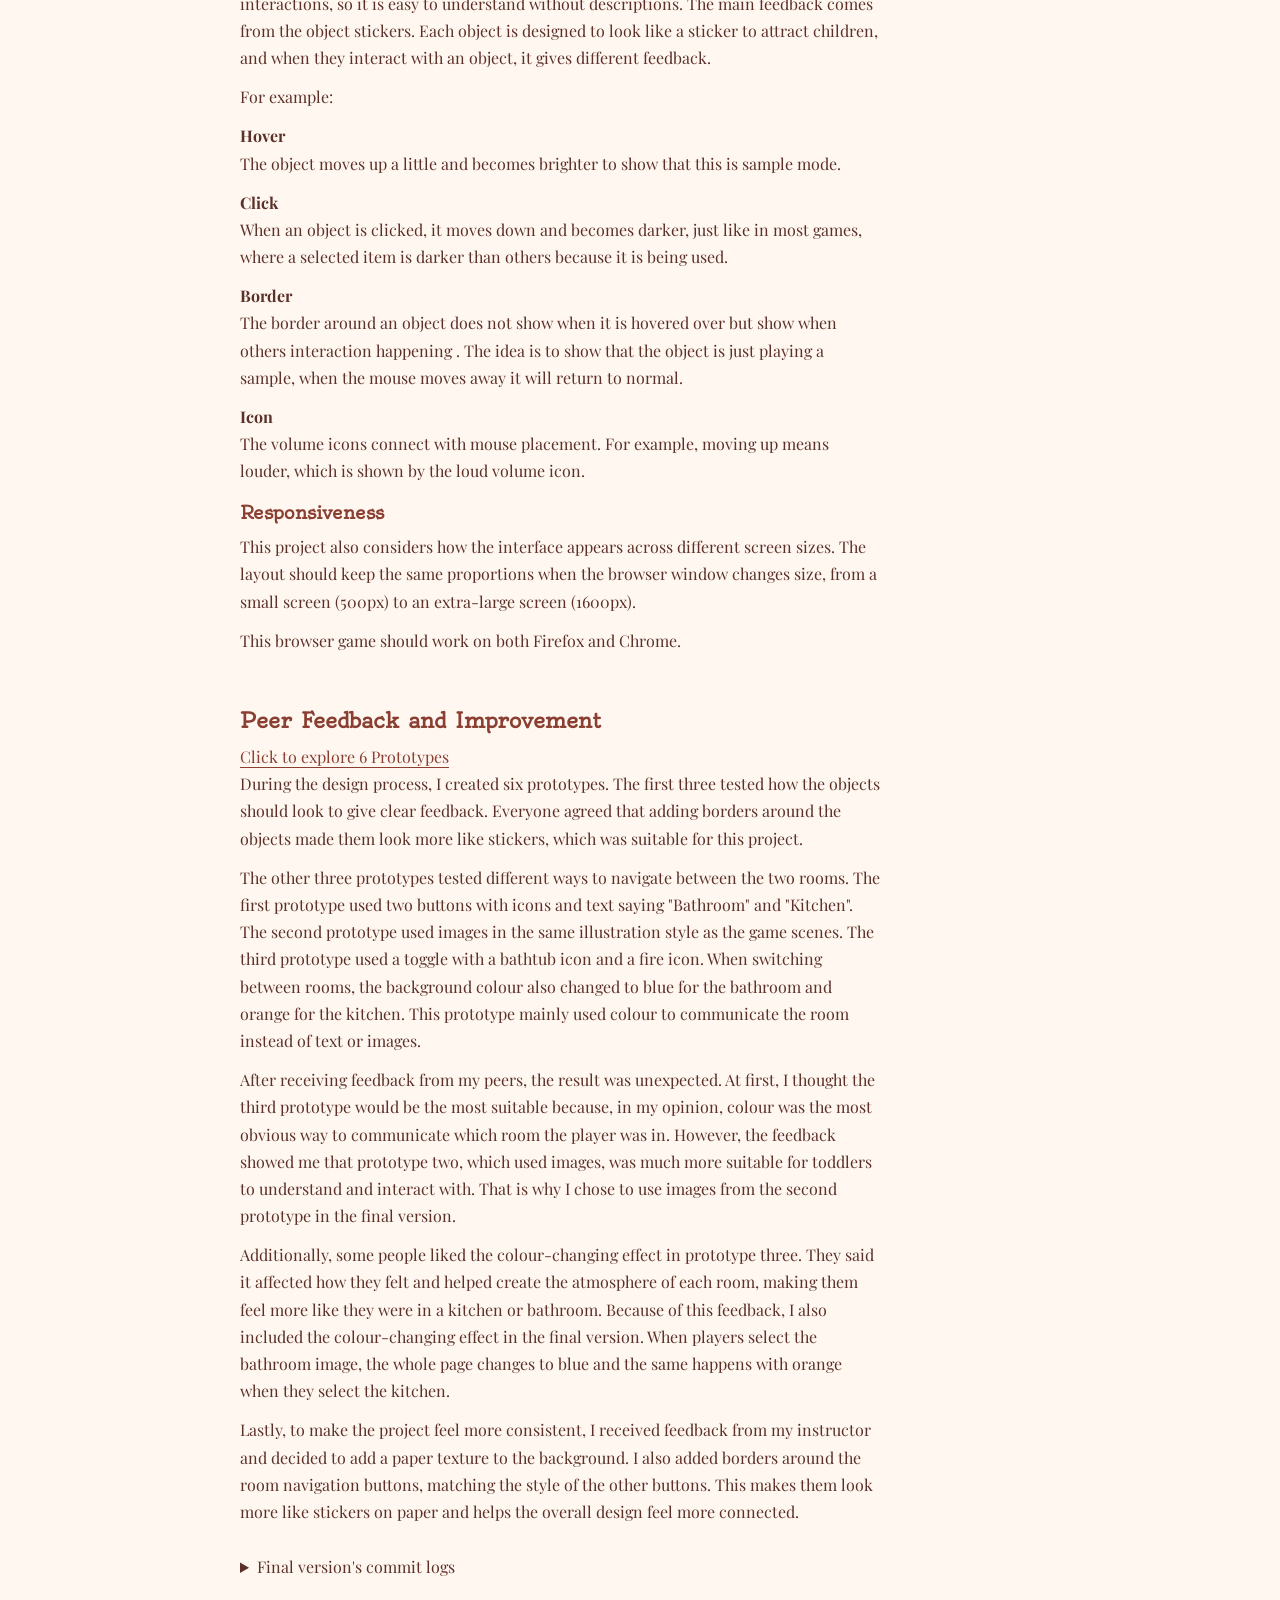
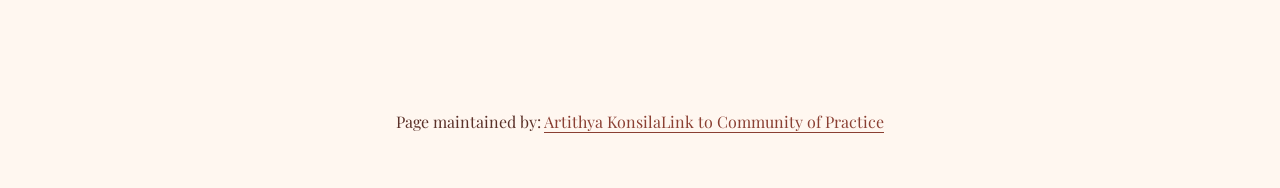
==== commit 02a830f8: "Update index.html" ====
--- a/Assignment1/index.html
+++ b/Assignment1/index.html
@@ -71,22 +71,22 @@
     <div id="topic-3">
 
     <h2>Core Interactive</h2>
-    <h3>1. Click and Hover</h3>
-        <p>This game uses simple interactions like mouse clicking and hovering, which makes it accessible for toddlers.</p>
-    <h4>Click</h4> 
-        <p>- Clicking an object to start or stop the sound loop.</p>
-        <p>- Clicking multiple objects at once to create their own musical compositions.</p>
-    <h4>Hover</h4>
-        <p>- Hovering the mouse over an object to listen to a sound preview.</p>
-        <p>- Children can explore new sounds before deciding which sounds they want to include in their music.</p>
+    <h3 style="margin-left: 40px;">1. Click and Hover</h3>
+        <p style="margin-left: 80px;">This game uses simple interactions like mouse clicking and hovering, which makes it accessible for toddlers.</p>
+    <h4 style="margin-left: 60px;">Click</h4> 
+        <p style="margin-left: 80px;">- Clicking an object to start or stop the sound loop.</p>
+        <p style="margin-left: 80px;">- Clicking multiple objects at once to create their own musical compositions.</p>
+    <h4 style="margin-left: 60px;">Hover</h4>
+        <p style="margin-left: 80px;">- Hovering the mouse over an object to listen to a sound preview.</p>
+        <p style="margin-left: 80px;">- Children can explore new sounds before deciding which sounds they want to include in their music.</p>
     
 
     <h3>2. Extended Technique: Mouse Movement</h3>
     <h4 style="margin-left: 40px;">Volume Control</h4>
-        <p><strong>Move Mouse Up:</strong>   louder</p>
-        <p><strong>Move Mouse Down:</strong> quieter</p>
-
-        <p>To make the interaction more interesting and fun, I added this extended technique.
+        <p style="margin-left: 60px;"><strong>Move Mouse Up:</strong>   louder</p>
+        <p style="margin-left: 60px;"><strong>Move Mouse Down:</strong> quieter</p>
+
+        <p style="margin-left: 80px;">To make the interaction more interesting and fun, I added this extended technique.
              When the player moves the mouse around the canvas, they can control the volume. When 
              the cursor moves up, the sound becomes louder, and when it moves down, the sound becomes 
              quieter, instead of just turning sounds on and off. I believe this feature gives children 
@@ -96,17 +96,17 @@
 
         <h4 style="margin-left: 40px;">Panning Control</h4>
 
-        <p><strong>Move Mouse Right:</strong>   panning right</p>
-        <p><strong>Move Mouse Left:</strong> panning left</p>
-        <p>Another interaction is panning. When the player moves the mouse to the right,
+        <p style="margin-left: 60px;"><strong>Move Mouse Right:</strong>   panning right</p>
+        <p style="margin-left: 60px;"><strong>Move Mouse Left:</strong> panning left</p>
+        <p style="margin-left: 80px;">Another interaction is panning. When the player moves the mouse to the right,
             the sound will come from the right speaker, and when they move it to the left,
             the sound will come from the left speaker. This allows children to explore
             how sound can move between the two sides by simply moving their mouse.
             I think this makes the interaction more playful because children can
             experiment with both volume and sound direction. </p>
 
-    <h3>3. Volume Feedback</h3>
-    <p>I added volume icons mainly to help children understand how the effect and interaction work.
+    <h3 >3. Volume Feedback</h3>
+    <p style="margin-left: 40px;">I added volume icons mainly to help children understand how the effect and interaction work.
          The indicator changes according to the current volume level, using 3 different icons: muted, 
          low volume, and full volume. These icons give users immediate feedback without requiring
           children to read numbers or text. They also help connect their mouse movements with the changes
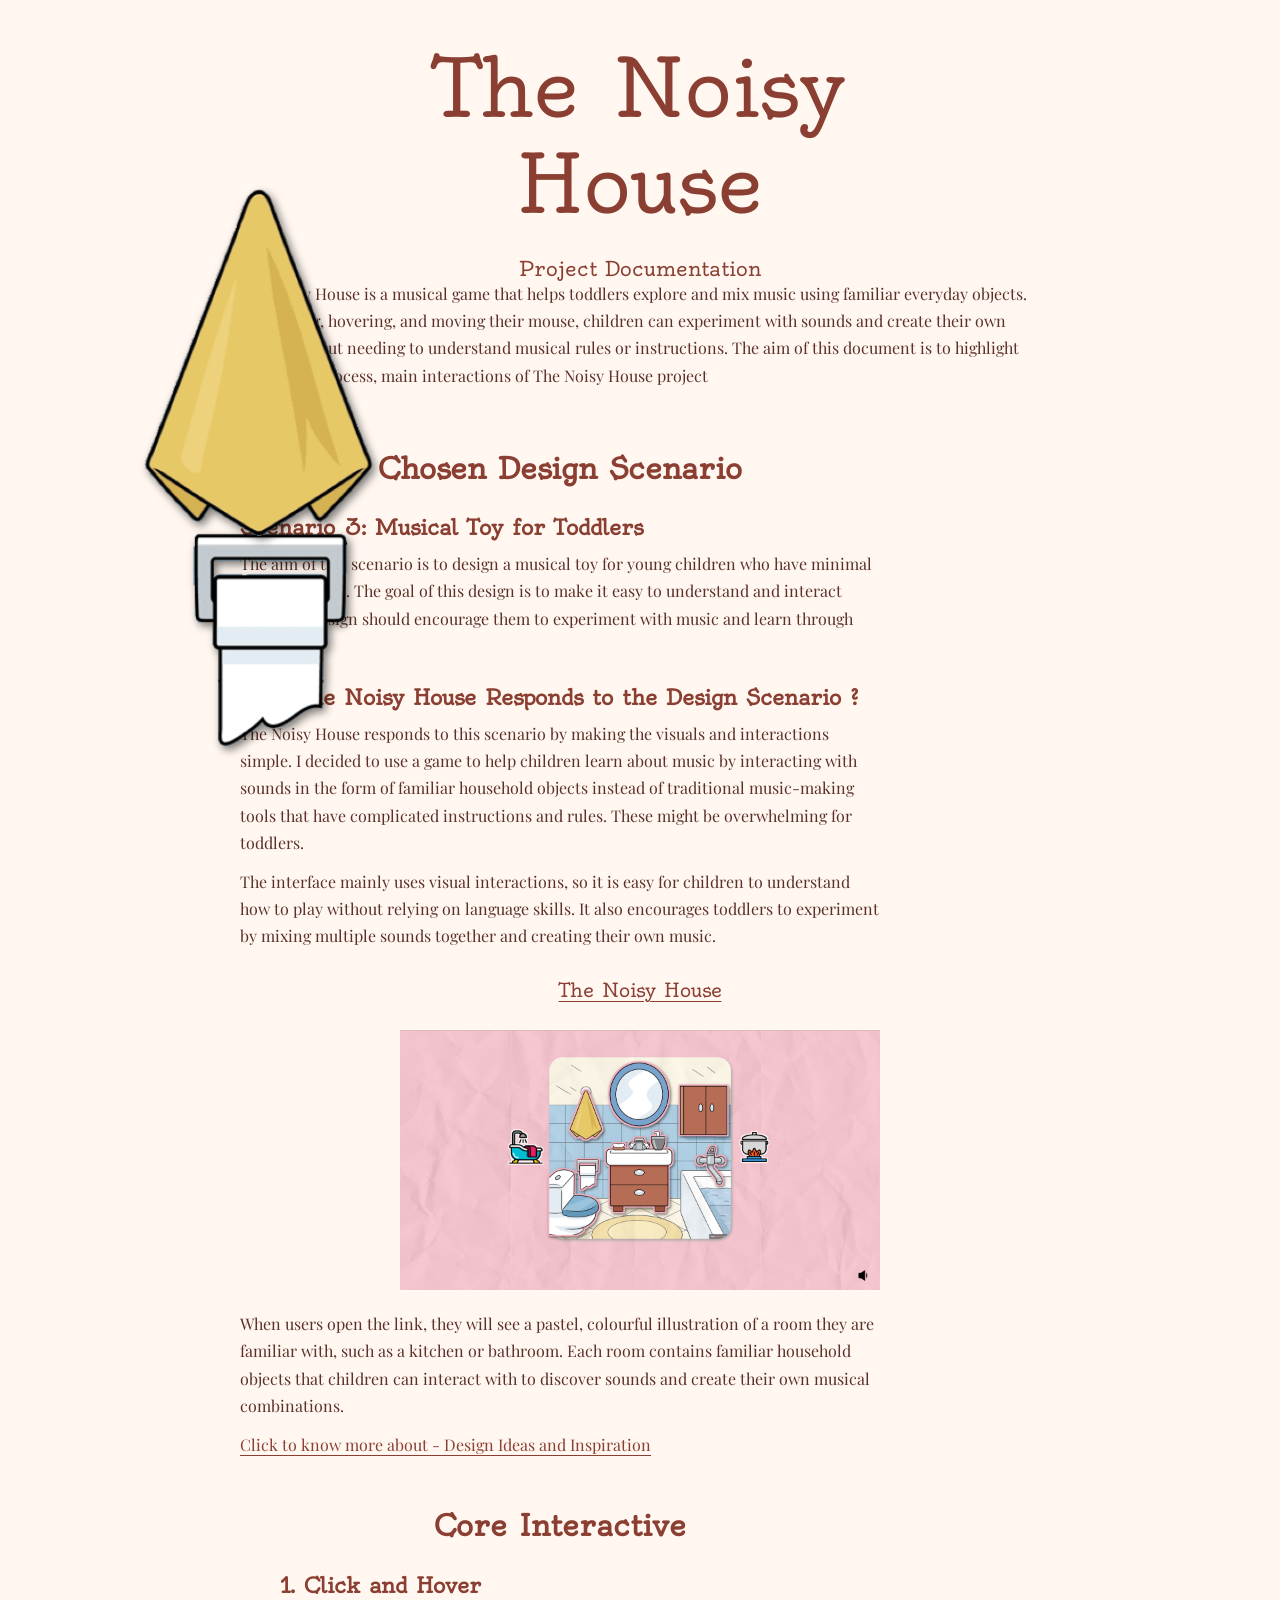
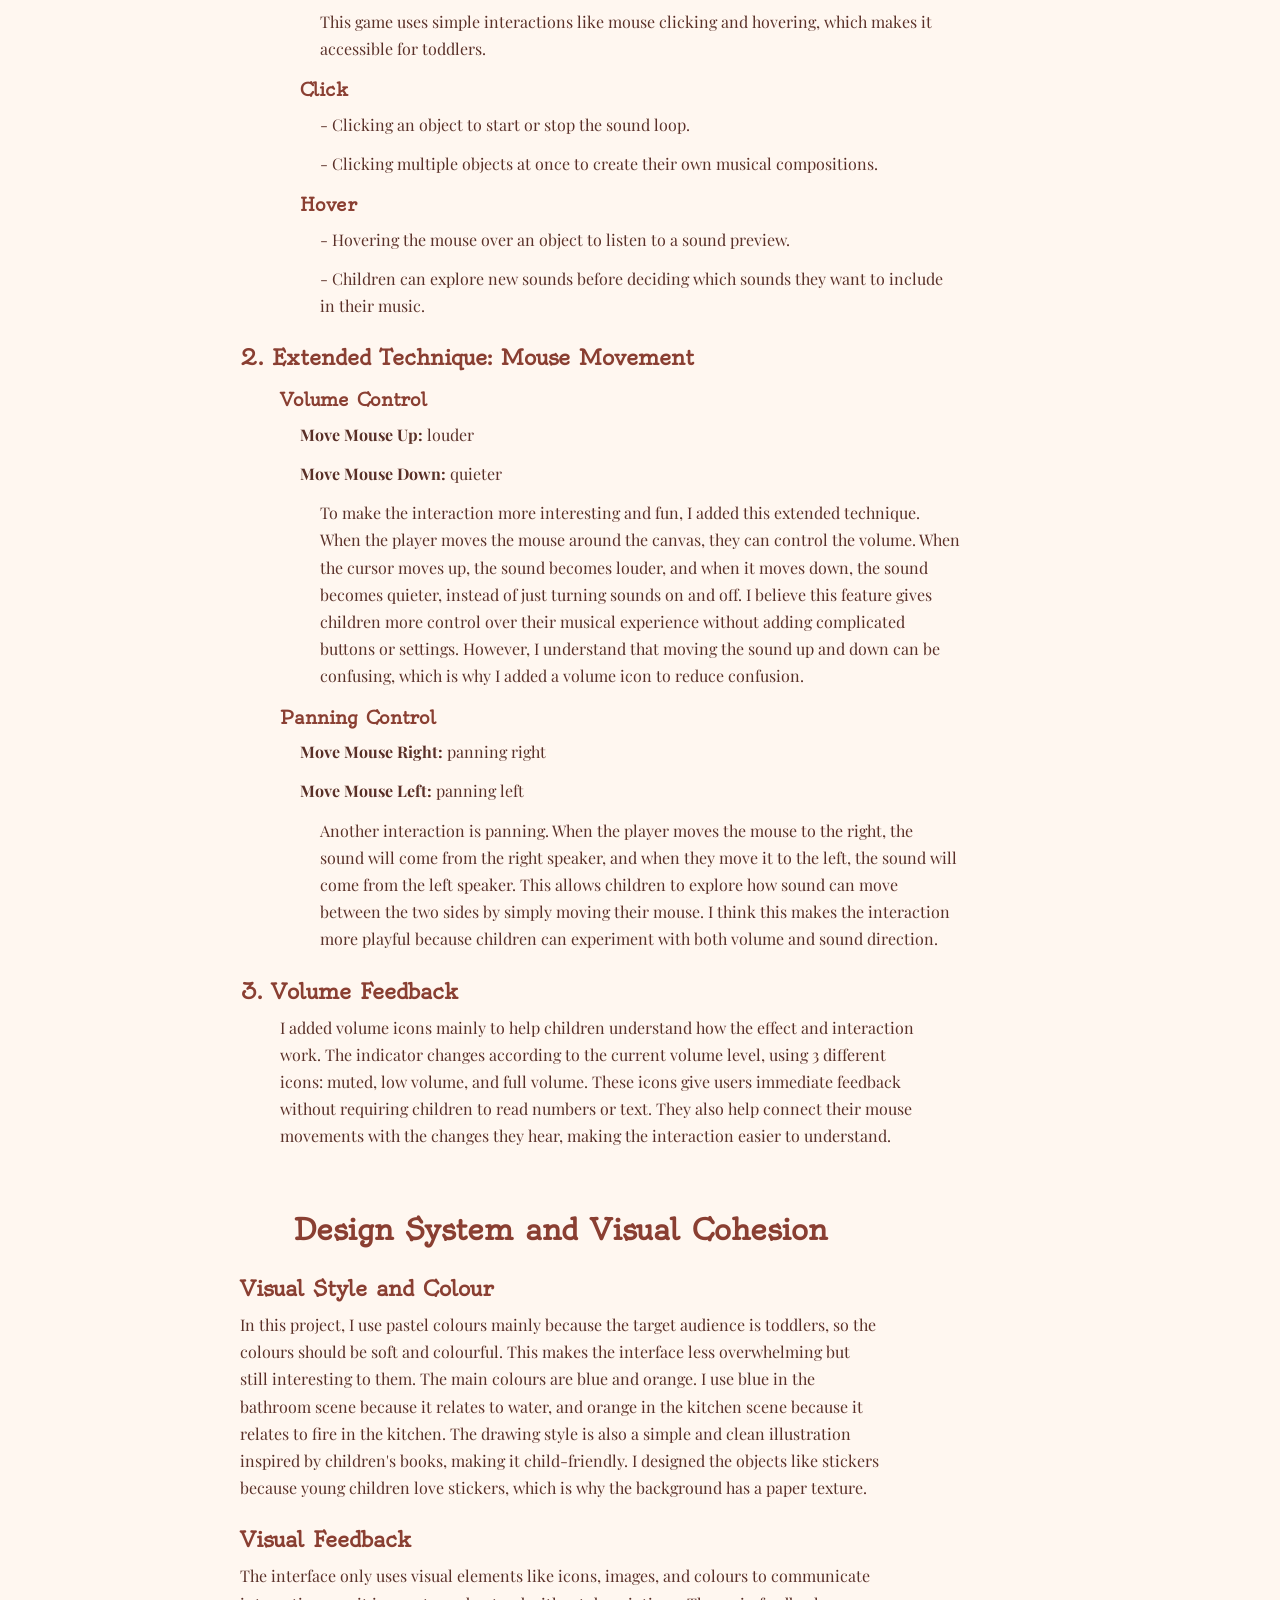
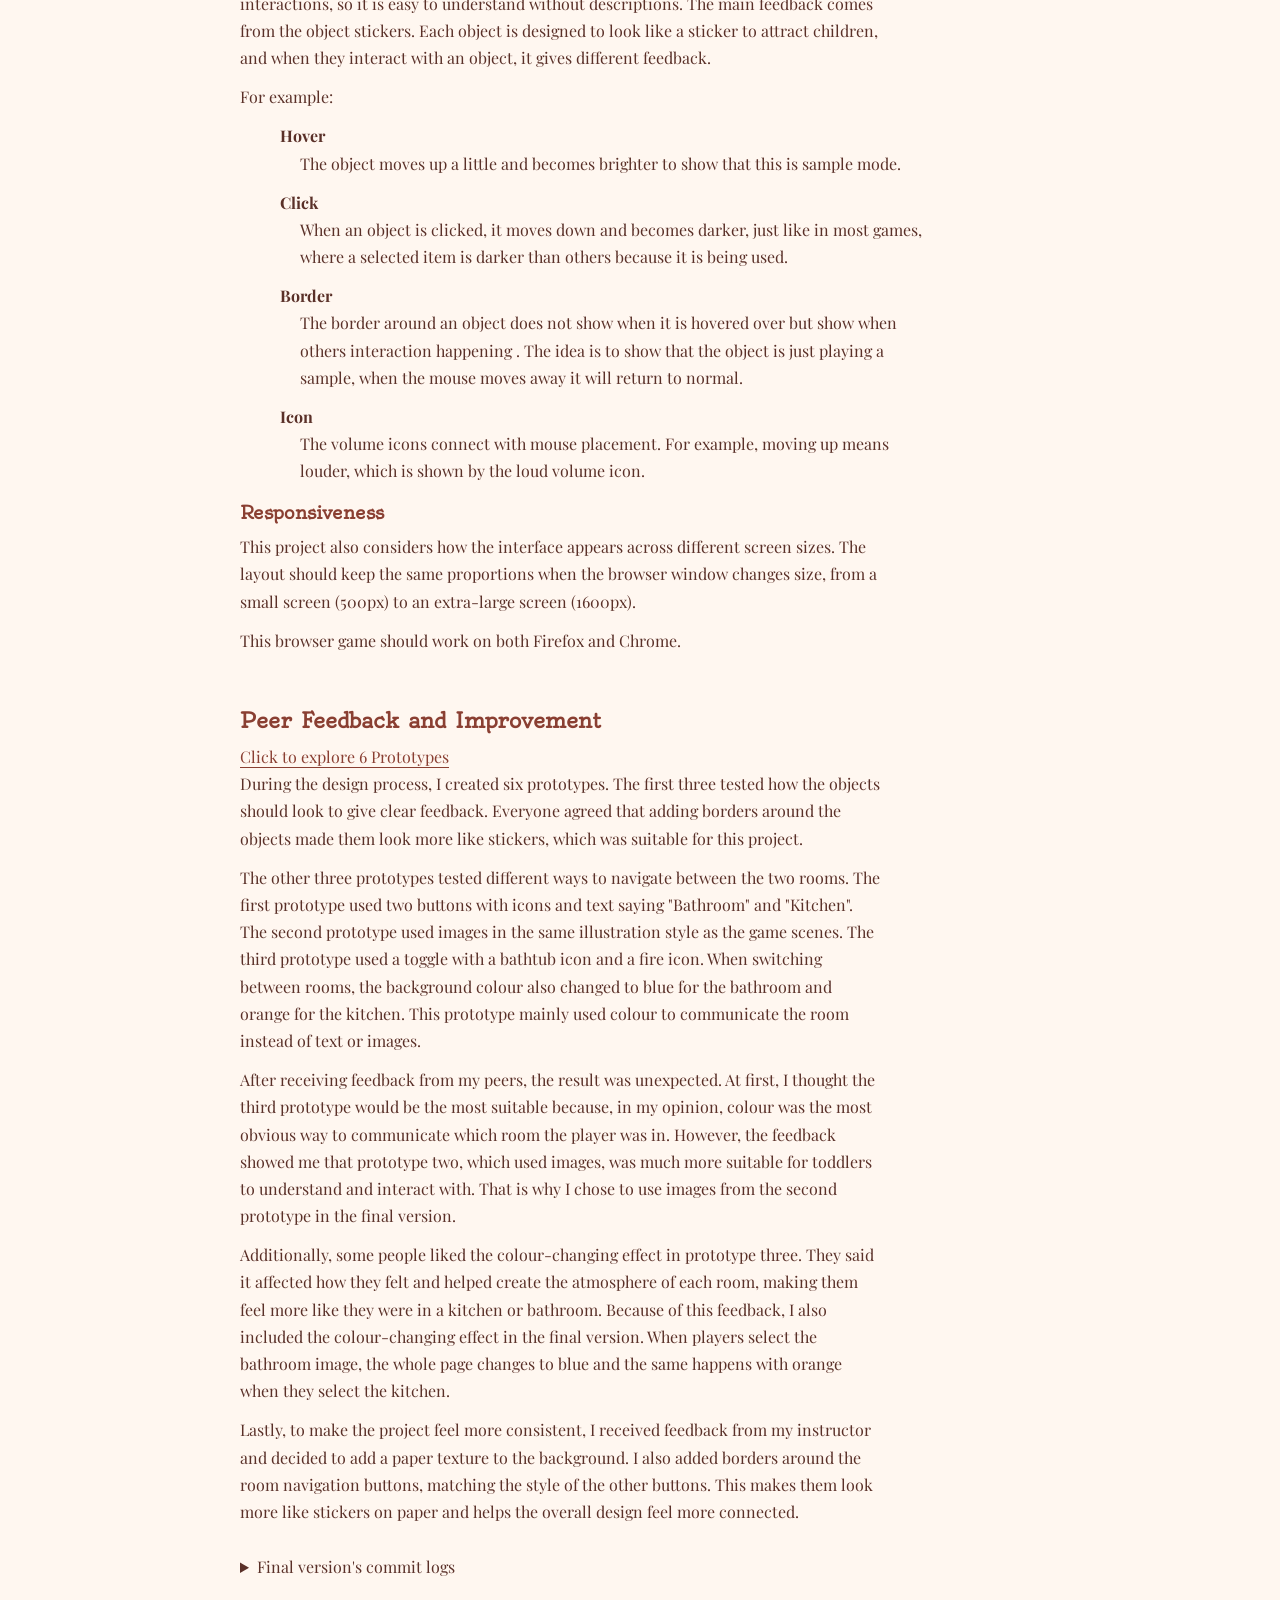
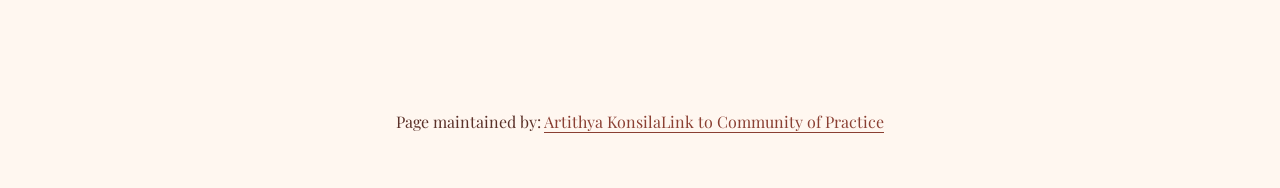
==== commit 3b40349a: "add sticker" ====
--- a/Assignment1/index.html
+++ b/Assignment1/index.html
@@ -133,20 +133,26 @@
 
     <p>For example:</p>
         <p class="pBold">Hover</p>
-        <p>The object moves up a little and becomes brighter to show that this is sample mode.</p>
+        <p class="p-sub">The object moves up a little and becomes brighter to show that this is sample mode.</p>
 
         <p class="pBold">Click</p>
-        <p>When an object is clicked, it moves down and becomes darker, 
+        <p class="p-sub">When an object is clicked, it moves down and becomes darker, 
         just like in most games, where a selected item is darker than others because it is being used.</p>
 
         <p class="pBold">Border</p>
-        <p>The border around an object does not show when it is hovered over but show when others interaction happening . 
+        <p class="p-sub">The border around an object does not show when it is hovered over but show when others interaction happening . 
         The idea is to show that the object is just playing a sample, when the mouse moves away
         it will return to normal.</p>
 
         <p class="pBold">Icon</p>
-        <p>The volume icons connect with mouse placement. For example, moving up means louder,
+        <p class="p-sub">The volume icons connect with mouse placement. For example, moving up means louder,
         which is shown by the loud volume icon.</p>
+
+        <button class="sticker tissue" data-sound="toilet.wav">
+                <img src="assets/tissue.PNG" alt=""></button>
+
+        <button class="sticker fabric" data-sound="fabric.mp3">
+                <img src="assets/fabric.PNG" alt=""></button>
 
     <h4>Responsiveness</h4>
     <p>This project also considers how the interface appears across different screen sizes.
--- a/Assignment1/style.css
+++ b/Assignment1/style.css
@@ -105,6 +105,10 @@
     font-weight: 700;
     margin-top: 1%;
     margin-bottom: 0%;
+    margin-left: 40px;
+}
+.p-sub{
+    margin-left: 60px;
 
 }
 
@@ -466,4 +470,75 @@
     margin-top: 3px;
     margin-bottom: 10px;
 
+}
+
+/* Sticker styling*/
+
+.sticker {
+    position:absolute;
+    z-index: 10;
+    border: none;
+    background: none;
+    padding: 0;
+    
+    filter: drop-shadow(3px 4px 4px rgba(0, 0, 0, 0.5));
+
+    cursor: pointer;
+
+    transition: filter 0.15s ease, transform 0.15s ease;
+}
+
+/*add boeder around sticker shape*/
+.sticker img{
+    width: 100%;
+    height: auto;
+    display: block;
+    filter:
+        drop-shadow(4px 0px 0px var(--colour-03))
+        drop-shadow(-4px 0px 0px var(--colour-03))
+        drop-shadow(0px 4px 0px var(--colour-03))
+        drop-shadow(0px -4px 0px var(--colour-03));
+
+}
+
+.sticker.playing img {
+    filter:
+        brightness(0.5)
+        drop-shadow(3px 0px 0px var(--colour-05))
+        drop-shadow(-3px 0px 0px var(--colour-05))
+        drop-shadow(0px 3px 0px var(--colour-05))
+        drop-shadow(0px -3px 0px var(--colour-05));
+}
+
+/*make sticker move up when hover*/
+.sticker:hover {
+    transform: translateY(-3px);
+}
+/*Add brightness when sample is playing*/
+.sticker:not(.playing):hover img {
+    filter: brightness(1.2);
+}
+
+/*Make sticker move down when click*/
+.sticker.playing {
+    transform: translateY(2px);
+}
+/*when click on sticker to add audio to the loop -> make it stay dark*/
+
+.sticker.playing:hover {
+    transform: translateY(2px);
+}
+
+
+/*sticker elements*/
+.tissue{
+    width: 19.33%; 
+    left: 11.5%;  
+    top: 54.5%;
+}
+
+.fabric{
+    width: 29.83%; 
+    left: 5.83%;  
+    top: 16.83%;
 }
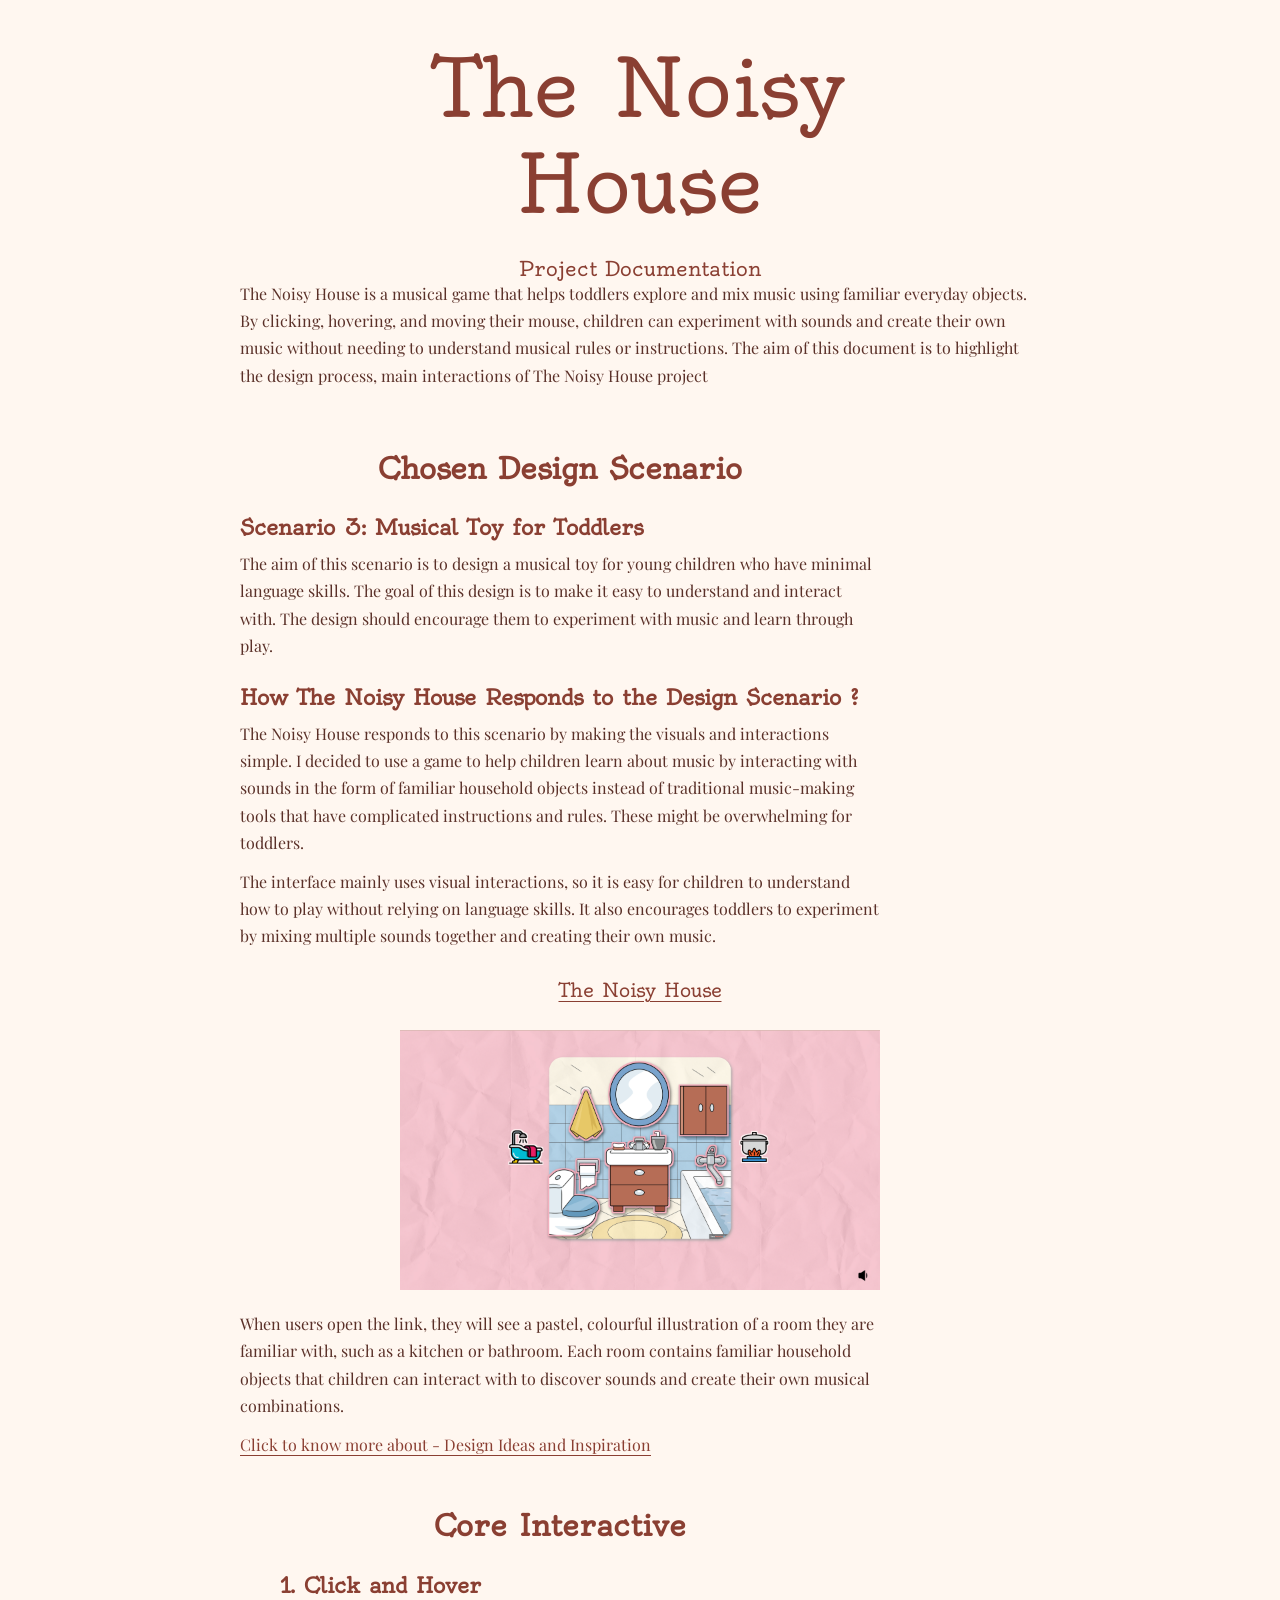
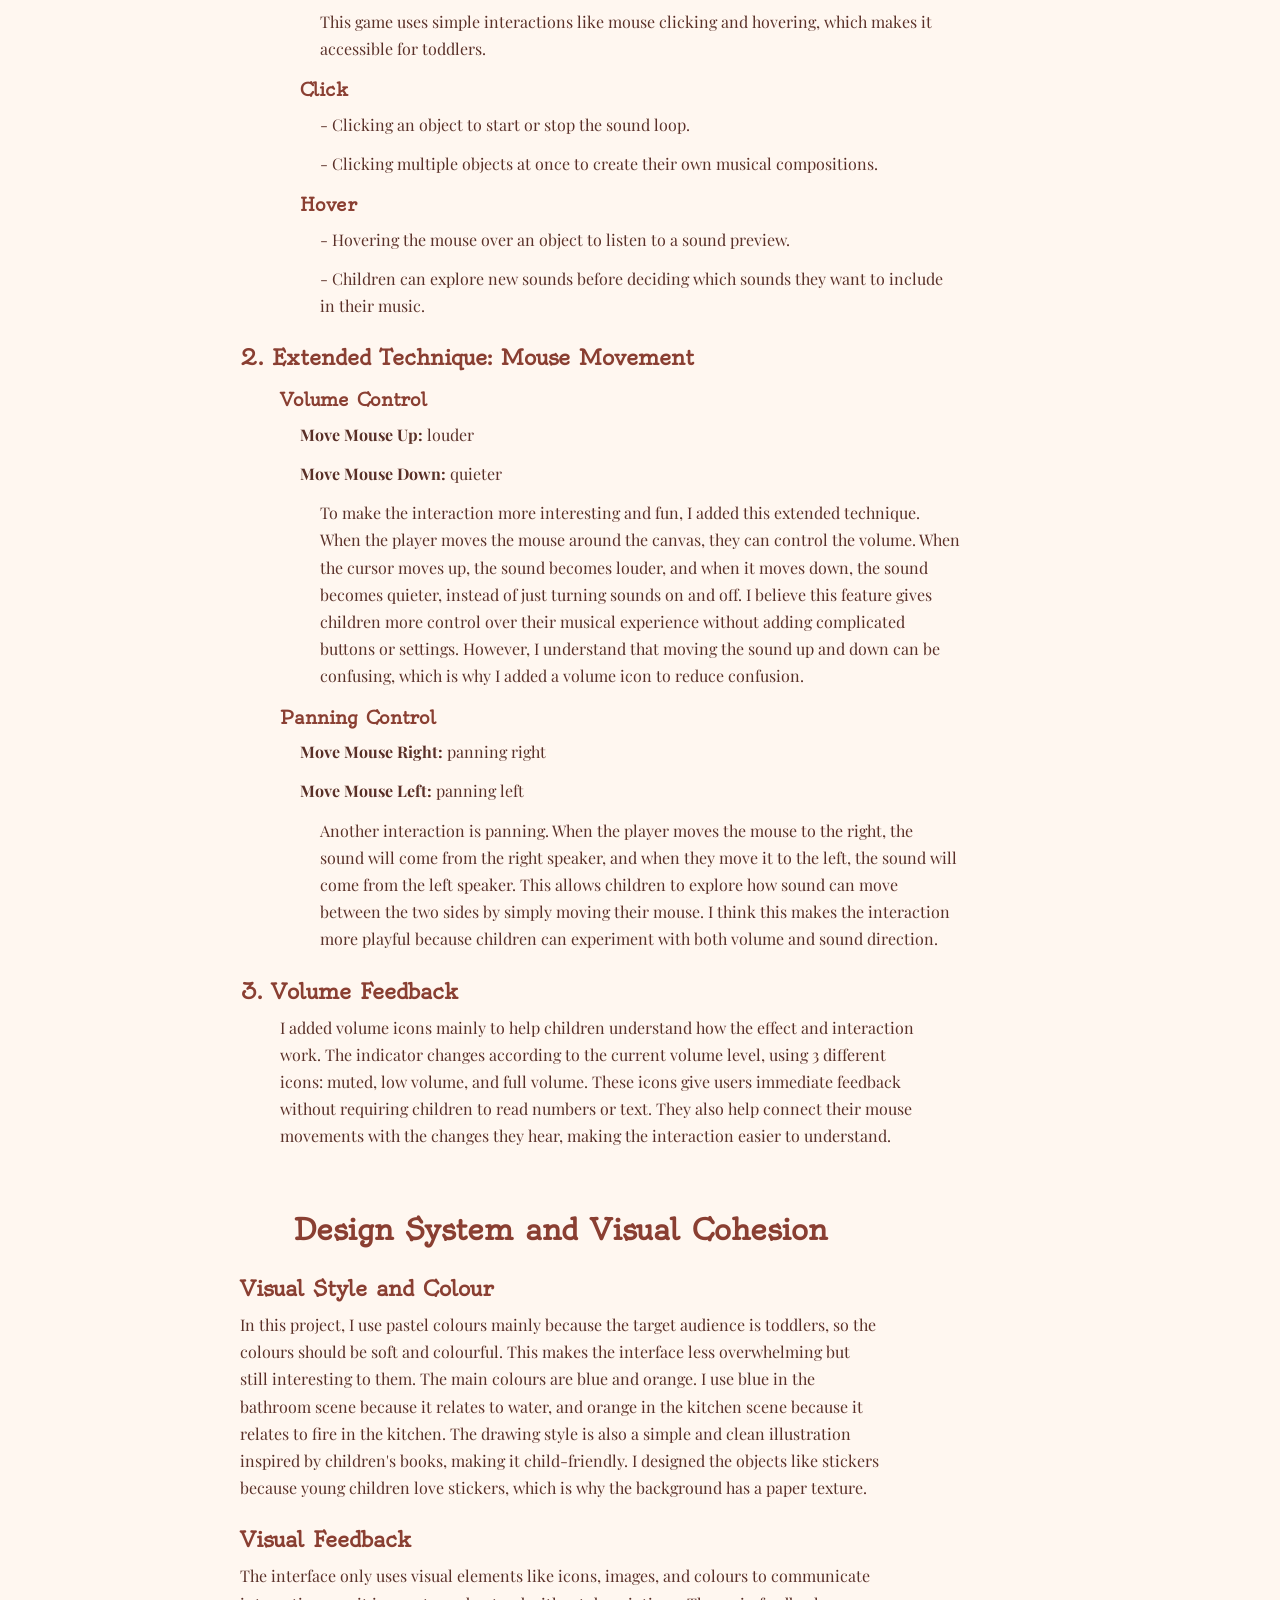
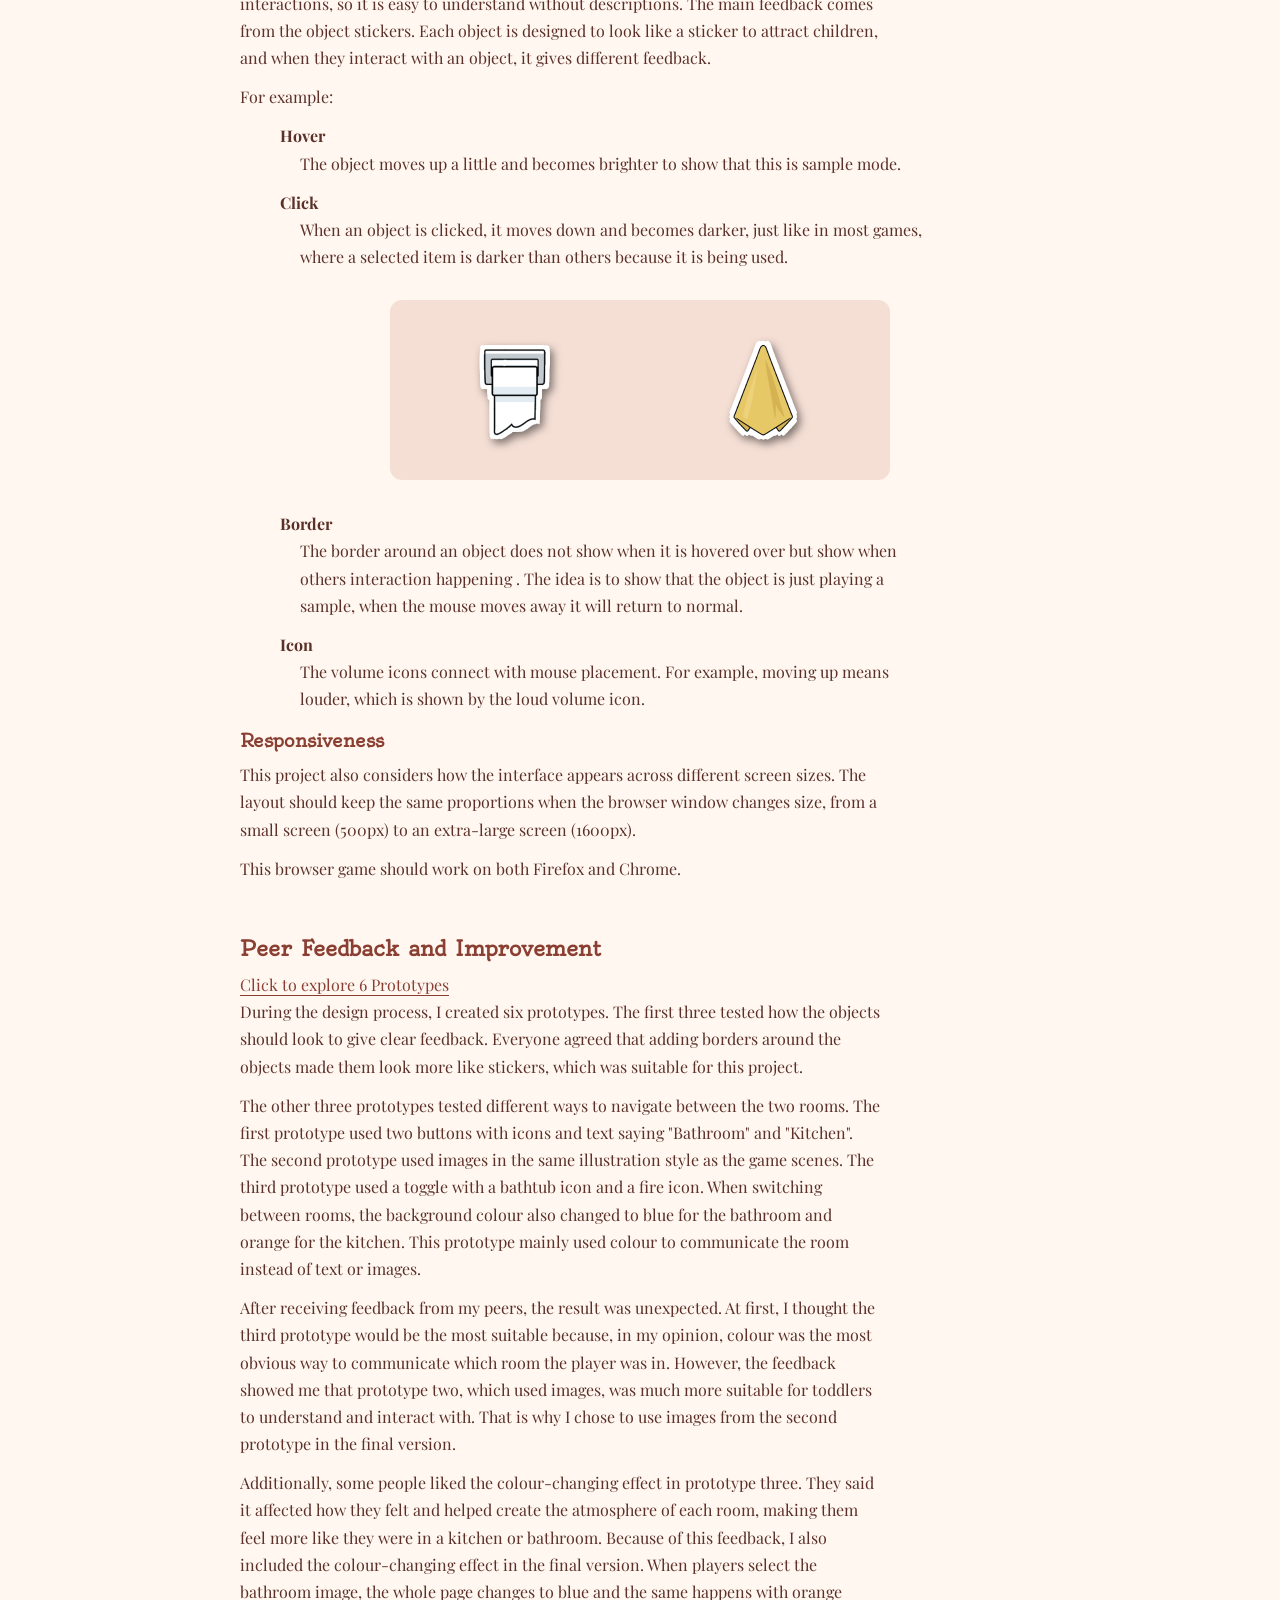
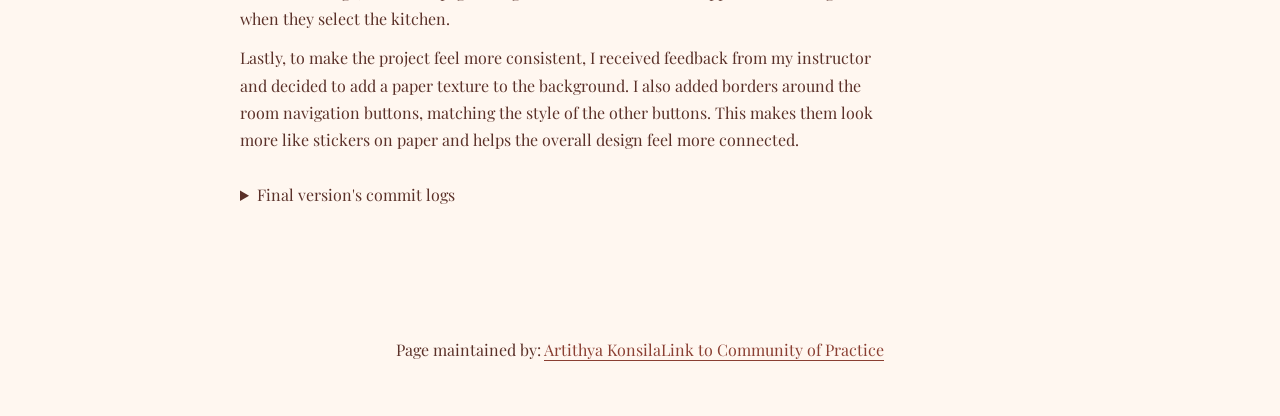
==== commit 20c25396: "sticker demo" ====
--- a/Assignment1/index.html
+++ b/Assignment1/index.html
@@ -23,6 +23,7 @@
 
     <link rel="stylesheet" href="reset.css">
     <link rel="stylesheet" href="style.css">
+    <script src="main.js" defer></script>
 </head>
 <body>
 
@@ -138,7 +139,17 @@
         <p class="pBold">Click</p>
         <p class="p-sub">When an object is clicked, it moves down and becomes darker, 
         just like in most games, where a selected item is darker than others because it is being used.</p>
-
+        
+        <div class="sticker-demo">
+
+        <button class="sticker tissue" data-sound="toilet.wav">
+                <img src="assets/tissue.PNG" alt=""></button>
+
+        <button class="sticker fabric" data-sound="fabric.mp3">
+                <img src="assets/fabric.PNG" alt=""></button>
+
+        </div>
+        
         <p class="pBold">Border</p>
         <p class="p-sub">The border around an object does not show when it is hovered over but show when others interaction happening . 
         The idea is to show that the object is just playing a sample, when the mouse moves away
@@ -148,11 +159,7 @@
         <p class="p-sub">The volume icons connect with mouse placement. For example, moving up means louder,
         which is shown by the loud volume icon.</p>
 
-        <button class="sticker tissue" data-sound="toilet.wav">
-                <img src="assets/tissue.PNG" alt=""></button>
-
-        <button class="sticker fabric" data-sound="fabric.mp3">
-                <img src="assets/fabric.PNG" alt=""></button>
+        
 
     <h4>Responsiveness</h4>
     <p>This project also considers how the interface appears across different screen sizes.
--- a/Assignment1/style.css
+++ b/Assignment1/style.css
@@ -11,7 +11,11 @@
     --colour-table: #F5DFD5;
     --colour-border: #D6B5A5;
     --colour-accent: #E9A6A6;
-}
+
+    --colour-03: #FFFFFF;
+    --colour-05: #E9A6A6;
+}
+
 
 
 /* page style*/
@@ -530,15 +534,35 @@
 }
 
 
-/*sticker elements*/
-.tissue{
-    width: 19.33%; 
-    left: 11.5%;  
-    top: 54.5%;
-}
-
-.fabric{
-    width: 29.83%; 
-    left: 5.83%;  
-    top: 16.83%;
-}+.sticker-demo {
+    position: relative;
+    display: flex;
+    justify-content: space-around;
+    align-items: center;
+    gap: 40px;
+
+    width: 100%;
+    max-width: 500px;
+    min-height: 180px;
+
+    margin: 30px auto;
+    padding: 20px;
+
+    background-color: #F5DFD5;
+    border-radius: 12px;
+}
+
+.sticker-demo .sticker {
+    position: relative;
+    top: auto;
+    left: auto;
+
+    width: 100px;
+    flex-shrink: 0;
+}
+
+.sticker-demo .sticker img {
+    width: 100%;
+    height: auto;
+}
+
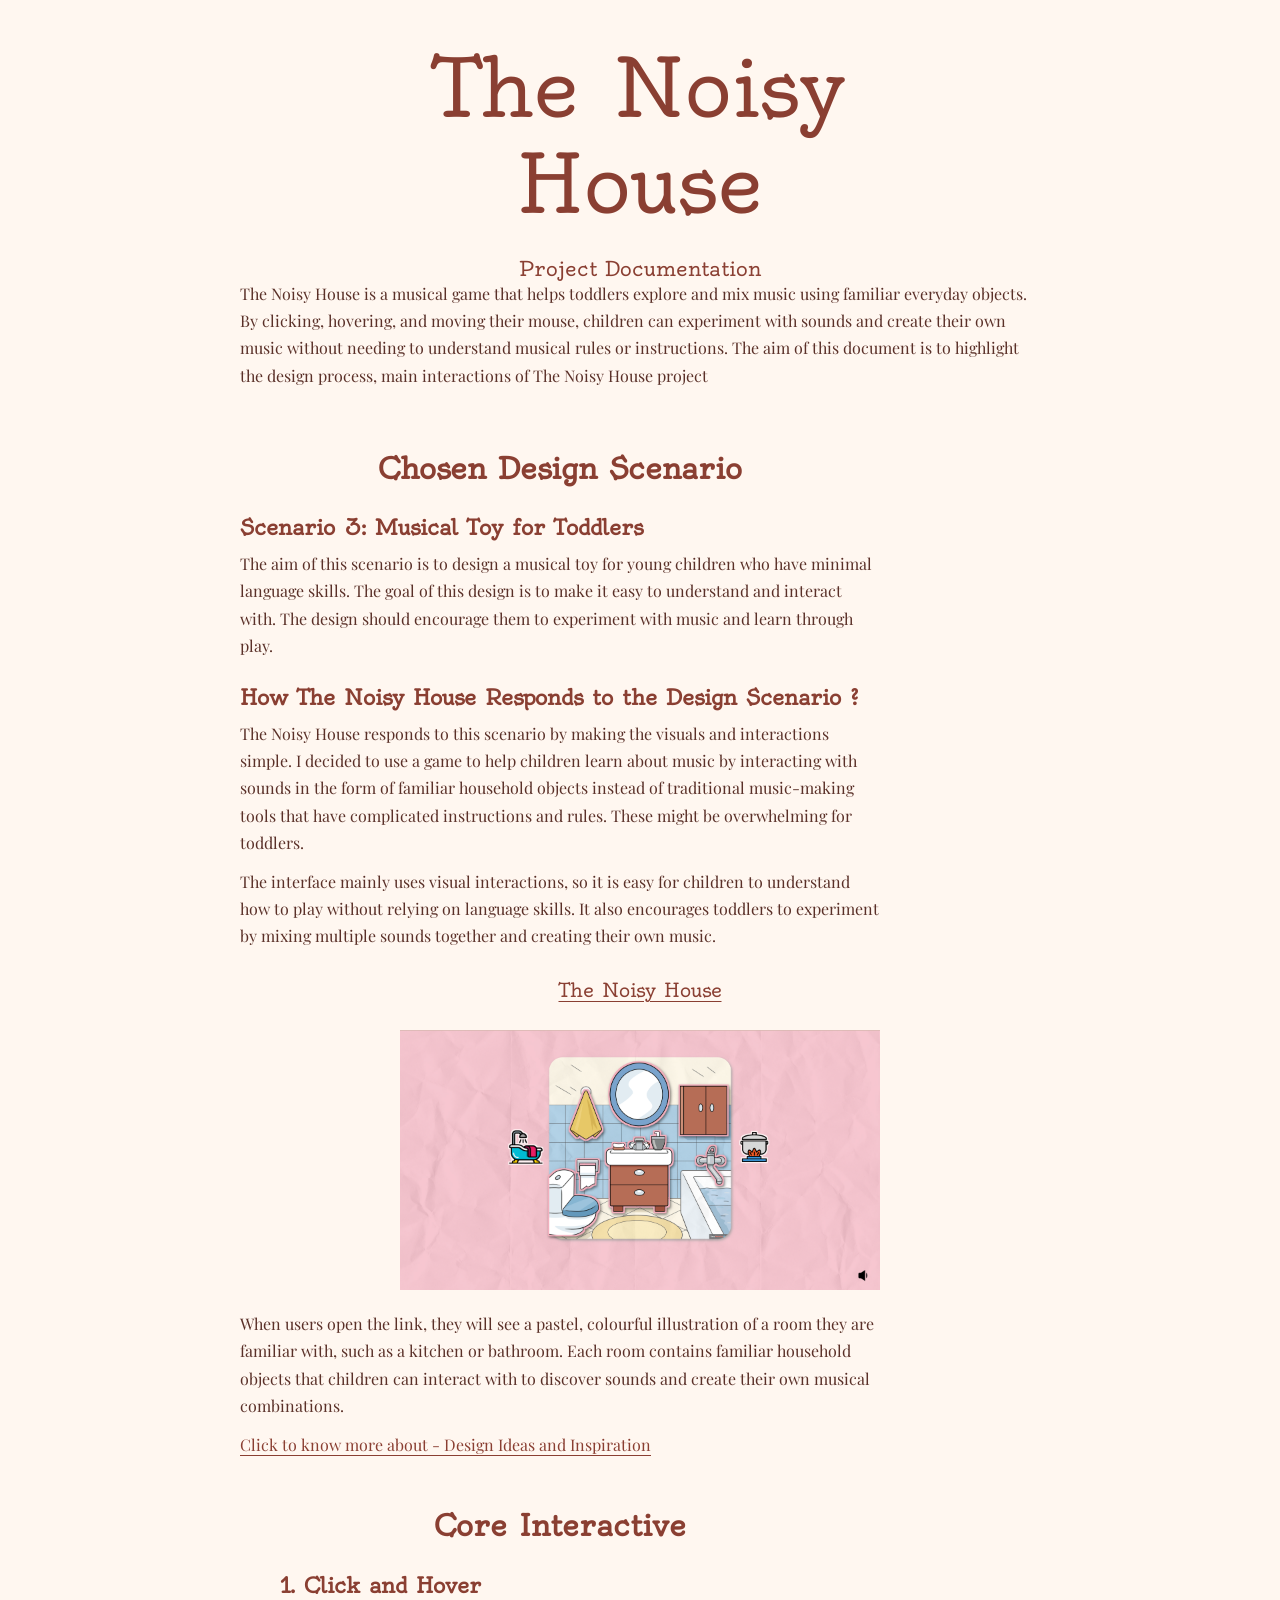
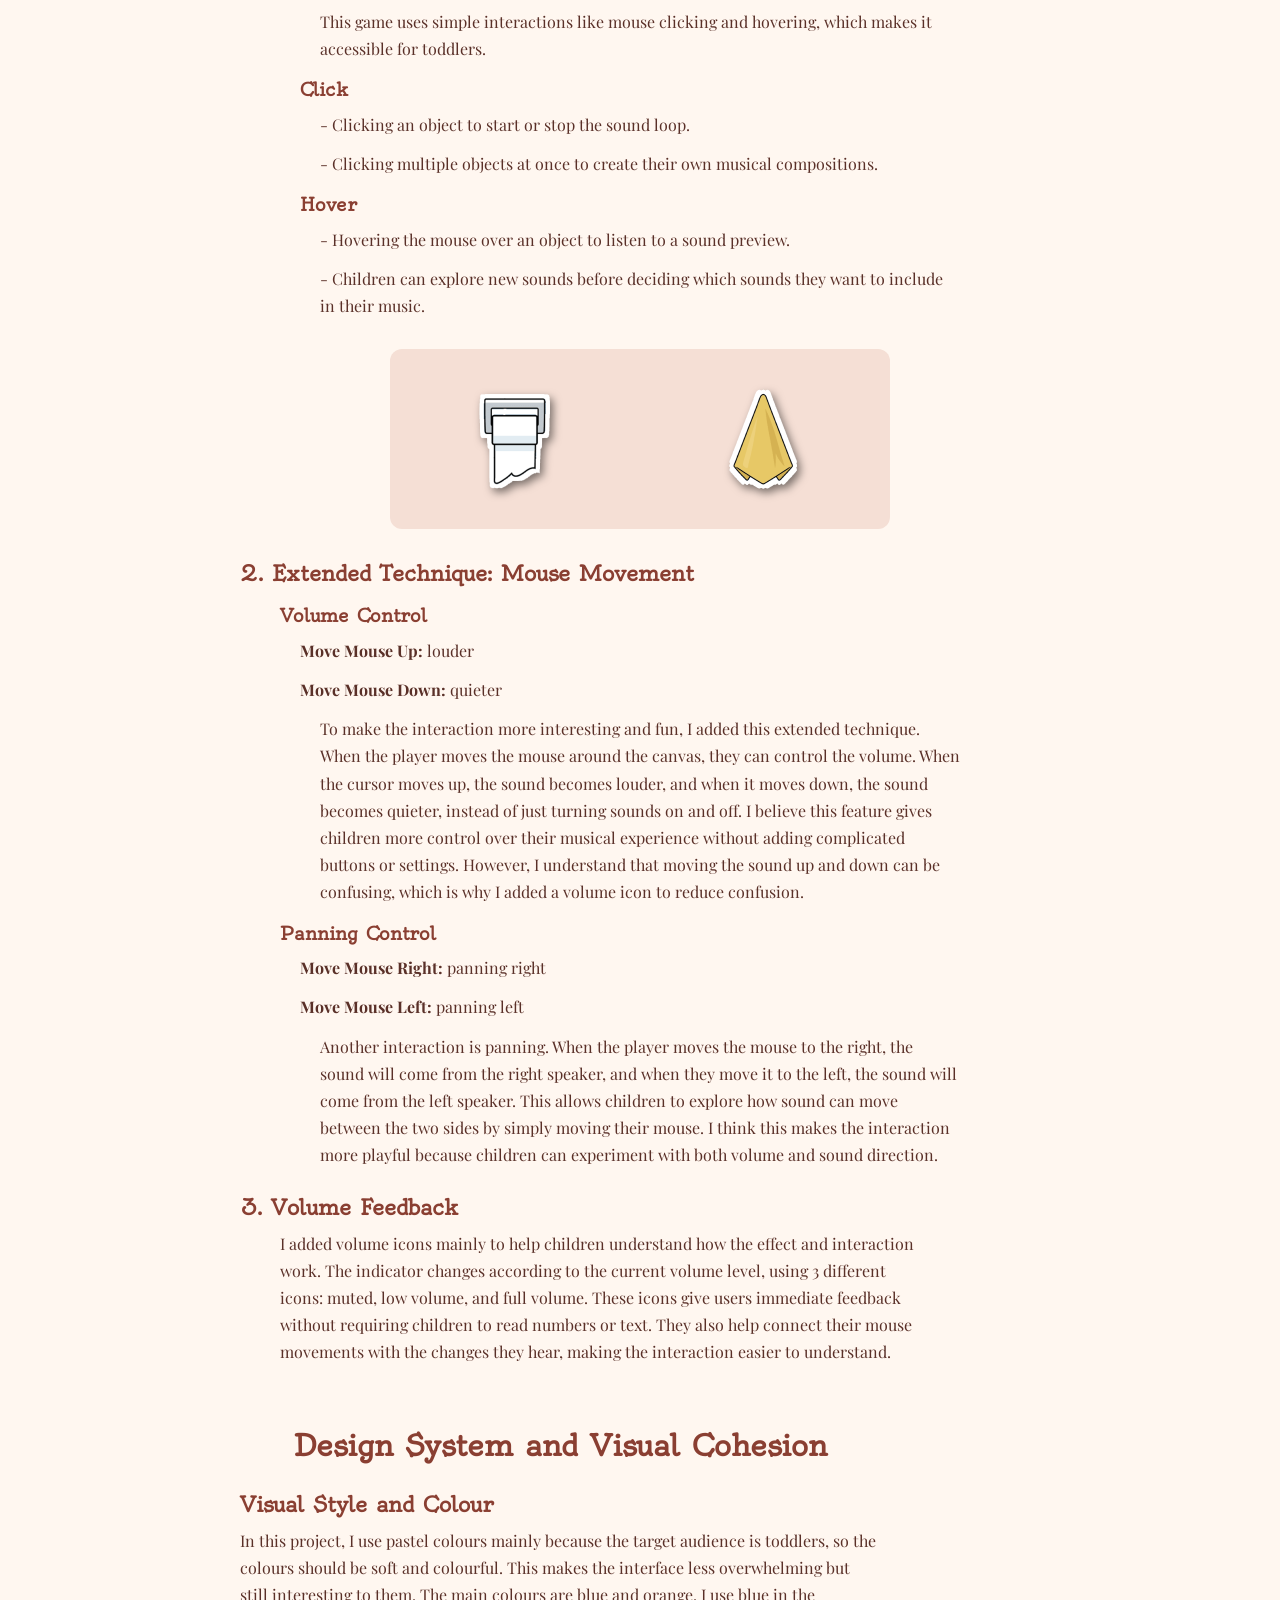
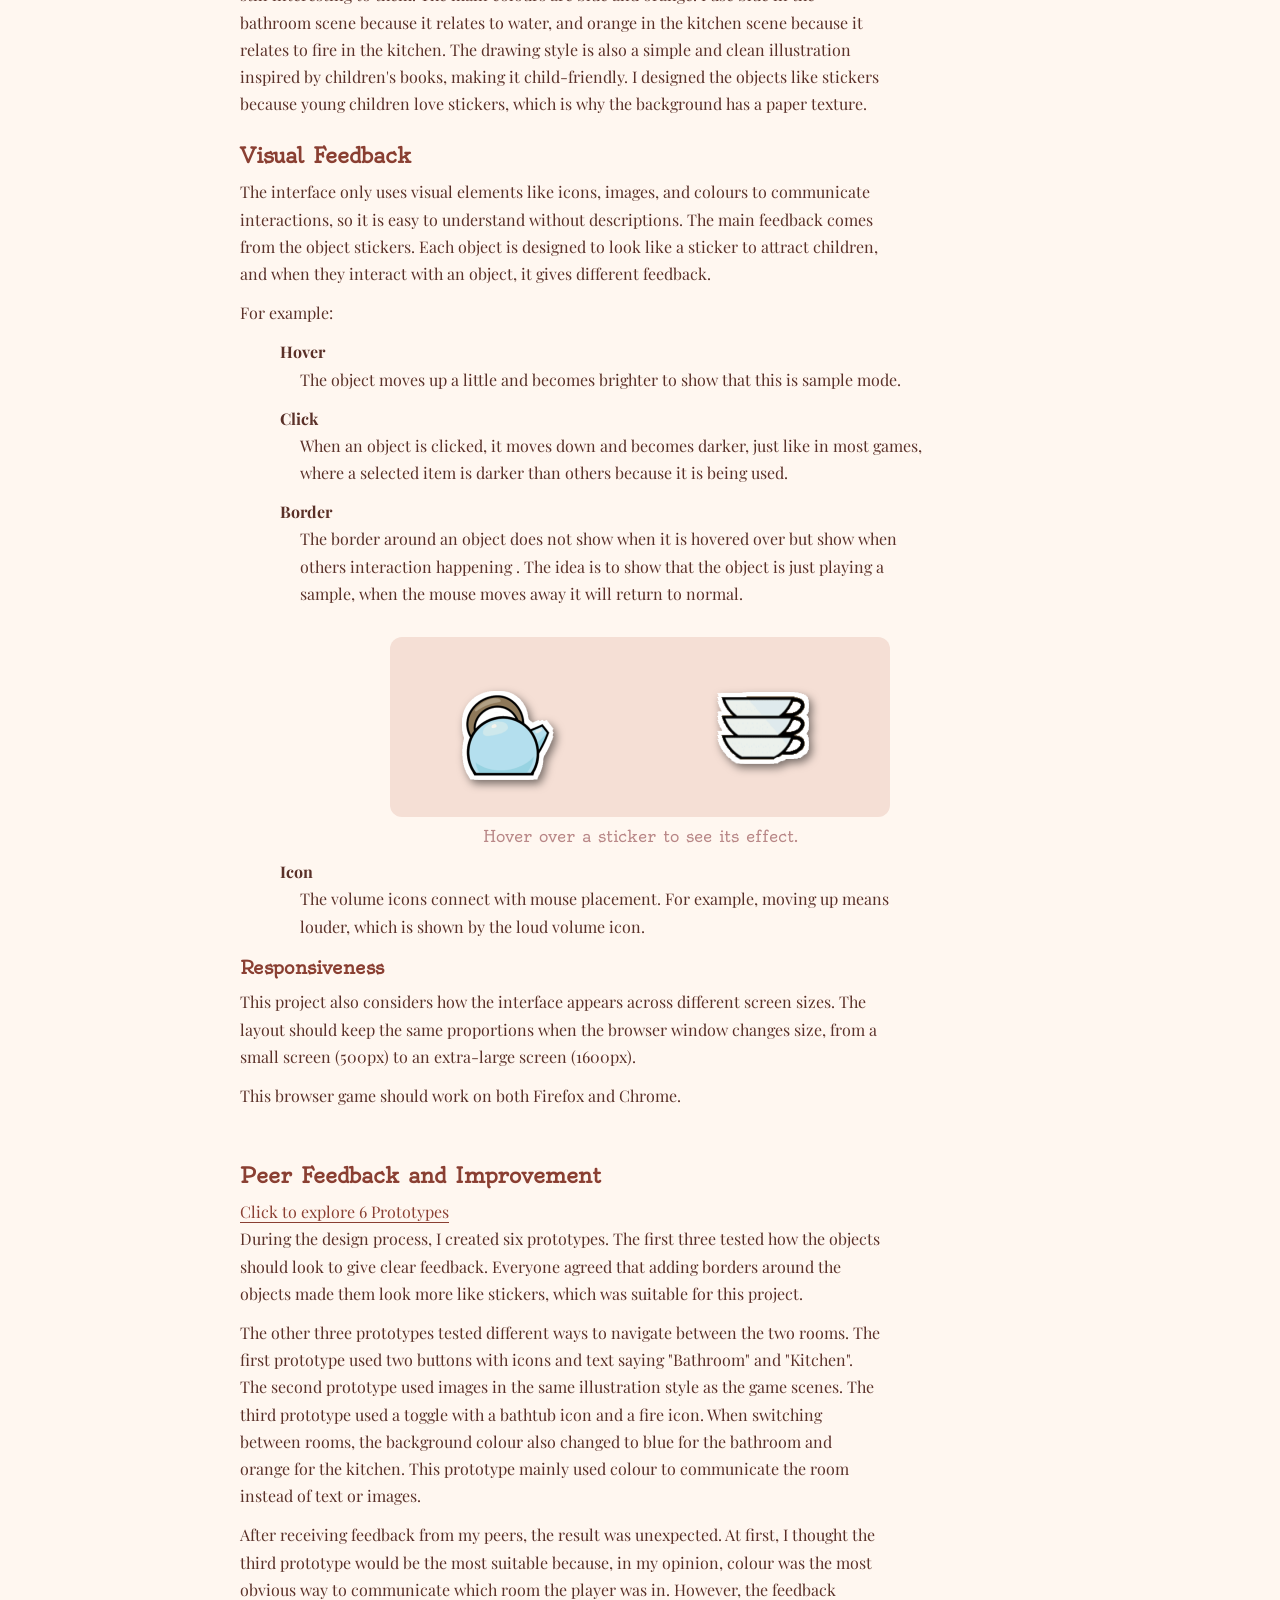
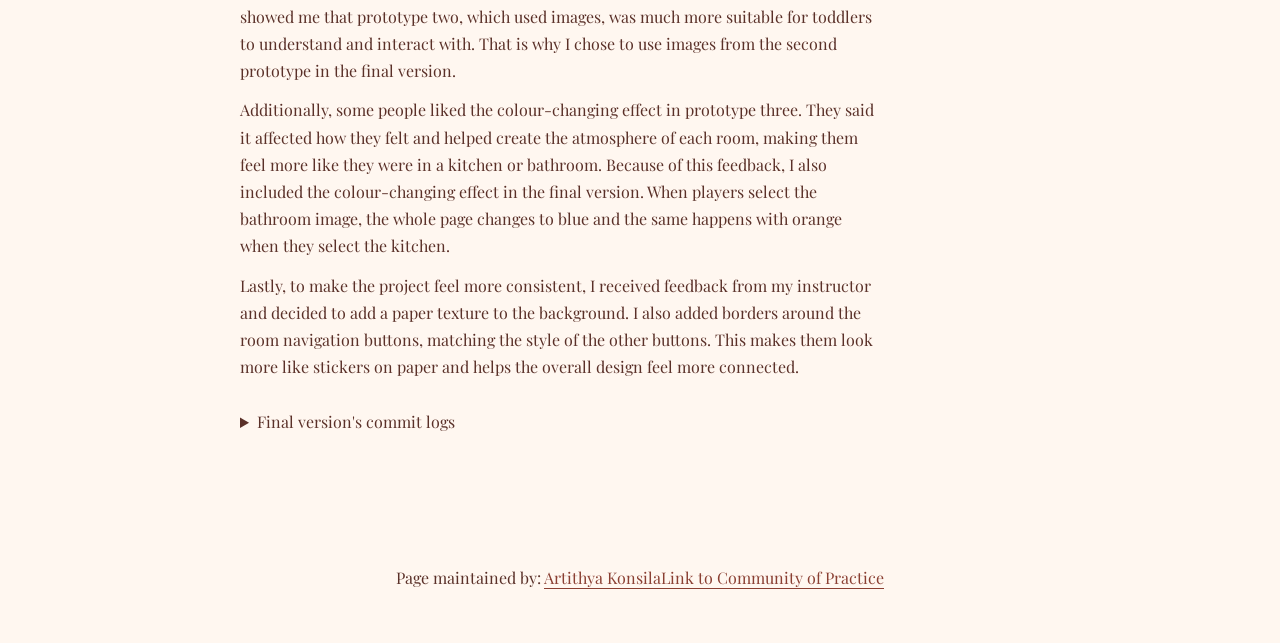
==== commit 56d8ede9: "sticker interaction" ====
--- a/Assignment1/index.html
+++ b/Assignment1/index.html
@@ -80,6 +80,16 @@
     <h4 style="margin-left: 60px;">Hover</h4>
         <p style="margin-left: 80px;">- Hovering the mouse over an object to listen to a sound preview.</p>
         <p style="margin-left: 80px;">- Children can explore new sounds before deciding which sounds they want to include in their music.</p>
+
+        <div class="sticker-demo">
+
+        <button class="sticker tissue" data-sound="toilet.wav">
+                <img src="assets/tissue.PNG" alt=""></button>
+
+        <button class="sticker fabric" data-sound="fabric.mp3">
+                <img src="assets/fabric.PNG" alt=""></button>
+
+        </div>
     
 
     <h3>2. Extended Technique: Mouse Movement</h3>
@@ -139,21 +149,28 @@
         <p class="pBold">Click</p>
         <p class="p-sub">When an object is clicked, it moves down and becomes darker, 
         just like in most games, where a selected item is darker than others because it is being used.</p>
-        
-        <div class="sticker-demo">
-
-        <button class="sticker tissue" data-sound="toilet.wav">
-                <img src="assets/tissue.PNG" alt=""></button>
-
-        <button class="sticker fabric" data-sound="fabric.mp3">
-                <img src="assets/fabric.PNG" alt=""></button>
-
-        </div>
-        
         <p class="pBold">Border</p>
         <p class="p-sub">The border around an object does not show when it is hovered over but show when others interaction happening . 
         The idea is to show that the object is just playing a sample, when the mouse moves away
         it will return to normal.</p>
+
+        <div class="sticker-demo" id="kitchen-demo">
+
+            <button class="sticker kettle" type="button">
+                <img src="assets/kettle.PNG" alt="Kettle sticker">
+            </button>
+
+            <button class="sticker cup" type="button">
+                <img src="assets/cups.PNG" alt="Cup sticker">
+            </button>
+
+        </div>
+
+        <p id="interaction-text">
+            Hover over a sticker to see its effect.
+        </p>
+
+        
 
         <p class="pBold">Icon</p>
         <p class="p-sub">The volume icons connect with mouse placement. For example, moving up means louder,
--- a/Assignment1/style.css
+++ b/Assignment1/style.css
@@ -514,20 +514,20 @@
         drop-shadow(0px -3px 0px var(--colour-05));
 }
 
-/*make sticker move up when hover*/
+/*move up when hover*/
 .sticker:hover {
     transform: translateY(-3px);
 }
-/*Add brightness when sample is playing*/
+
 .sticker:not(.playing):hover img {
     filter: brightness(1.2);
 }
 
-/*Make sticker move down when click*/
+/* move down when click*/
 .sticker.playing {
     transform: translateY(2px);
 }
-/*when click on sticker to add audio to the loop -> make it stay dark*/
+/*click -> add audio to the loop -> make it stay dark*/
 
 .sticker.playing:hover {
     transform: translateY(2px);
@@ -566,3 +566,39 @@
     height: auto;
 }
 
+/*Kitchen demo */
+
+#kitchen-demo .sticker {
+    position: relative;
+    top: auto;
+    left: auto;
+    width: 100px;
+    flex-shrink: 0;
+}
+
+#kitchen-demo .sticker img {
+    display: block;
+    width: 100%;
+    max-width: none;
+    margin: 0;
+}
+
+#kitchen-demo .sticker:hover {
+    transform: translateY(-3px);
+}
+
+#kitchen-demo .sticker.playing,
+#kitchen-demo .sticker.playing:hover {
+    transform: translateY(2px);
+}
+
+#interaction-text {
+    text-align: center;
+    position: relative;
+    font-family:  "Oldenburg", serif;
+    margin-top: -3%;
+    left: 10%;
+    top: 0px;
+    margin-bottom: 0;
+    color:#b88686;
+}
